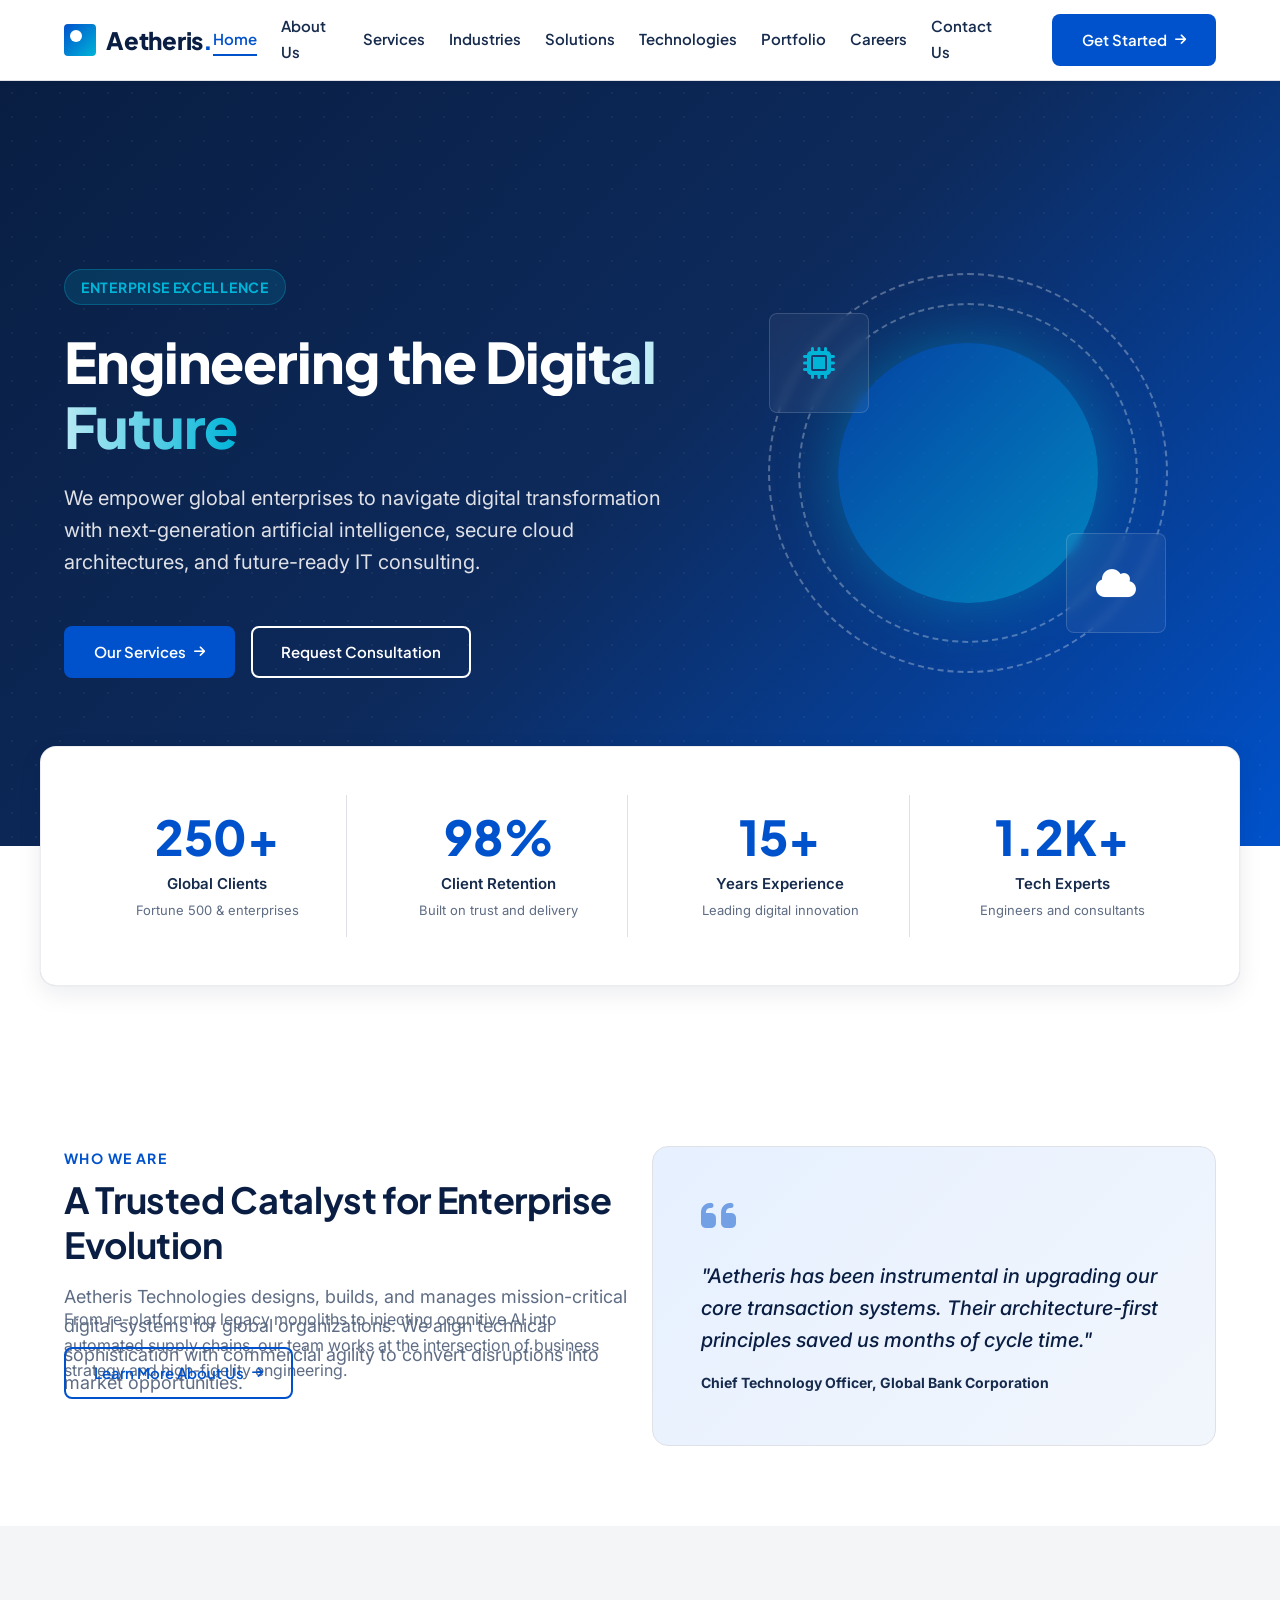
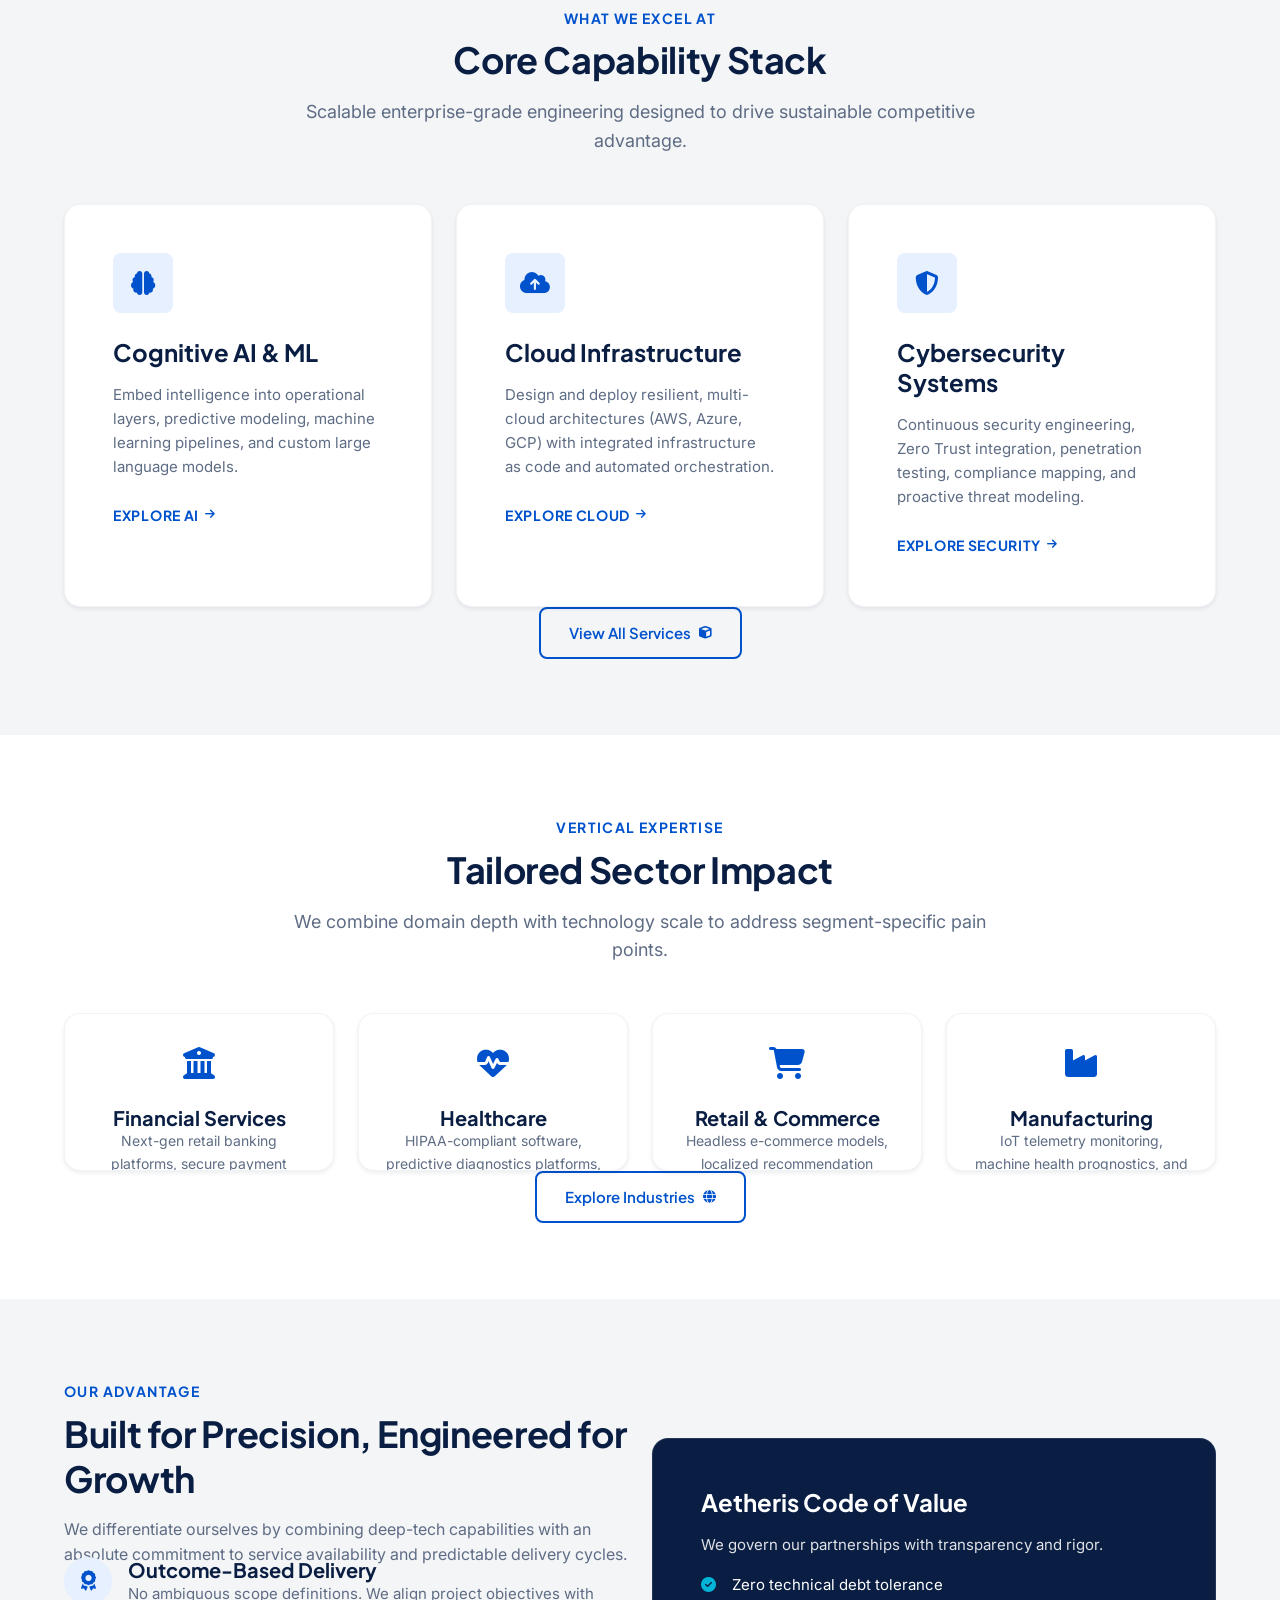
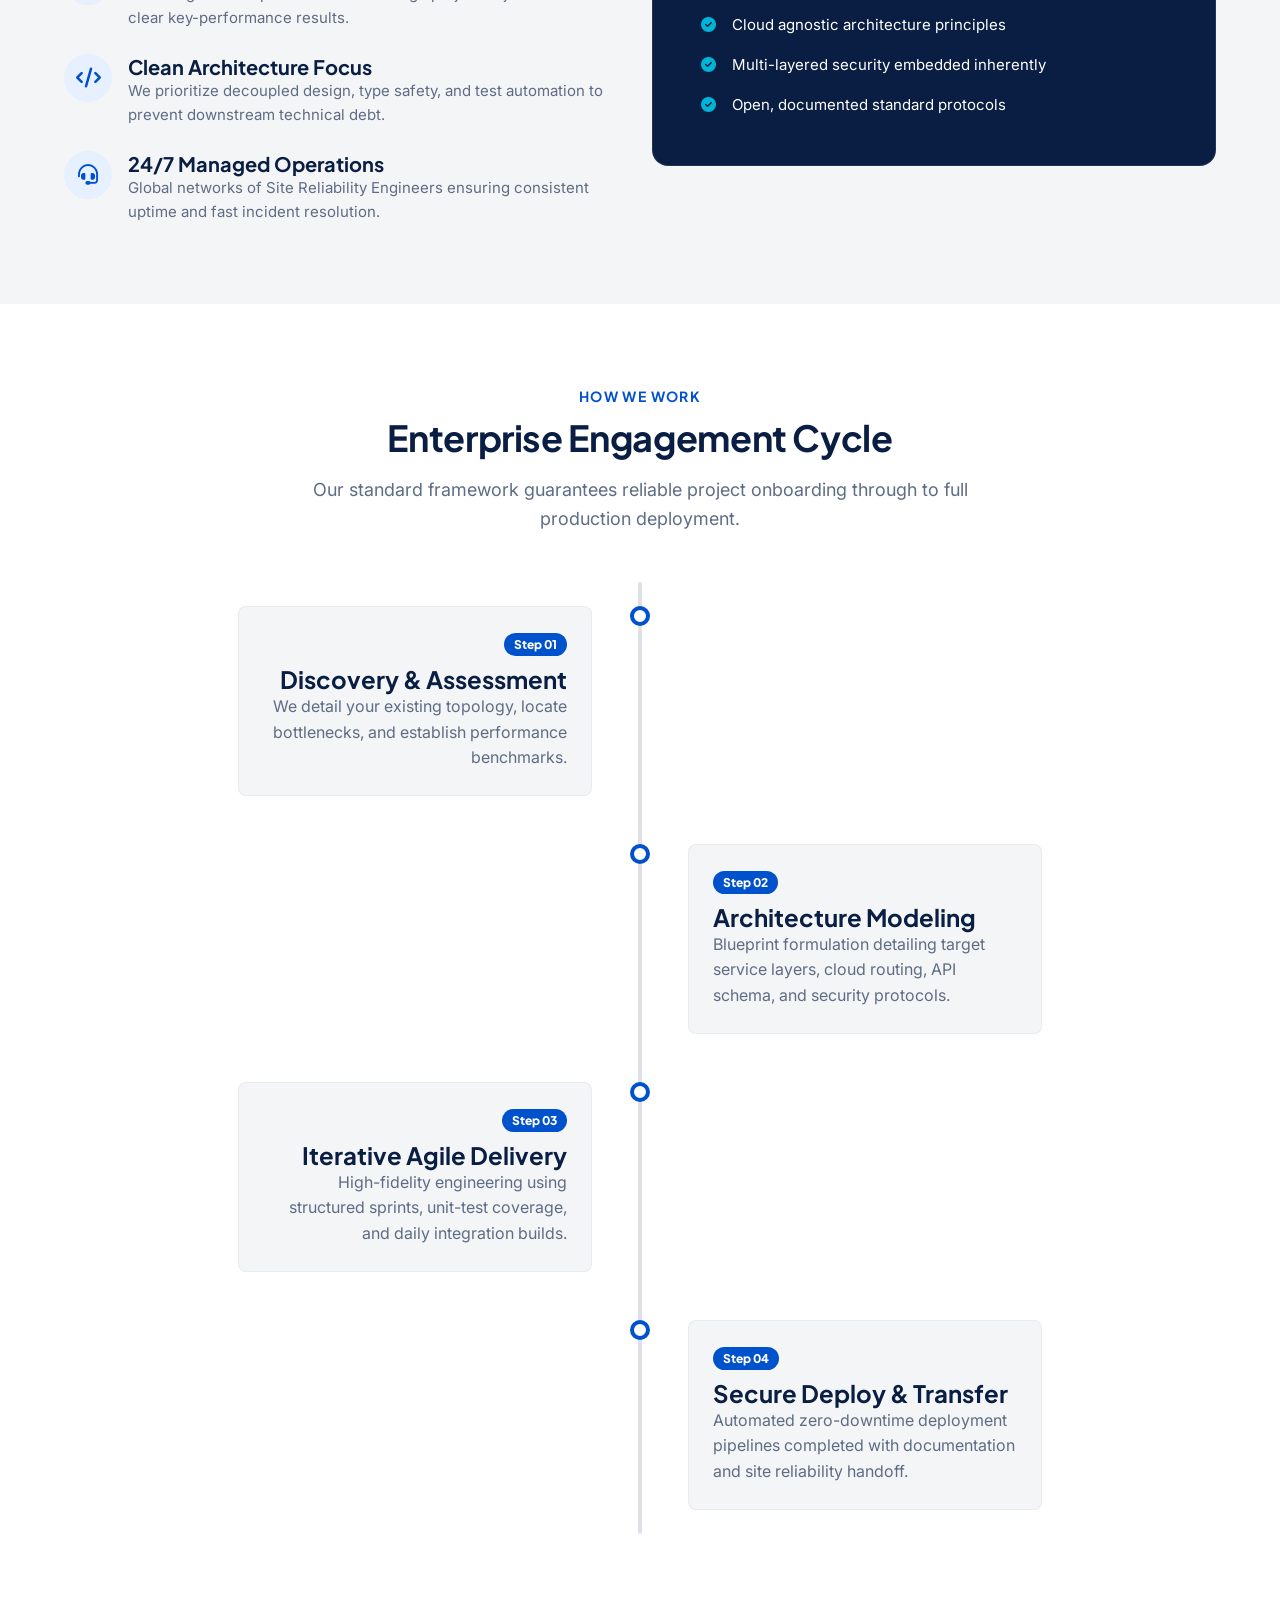
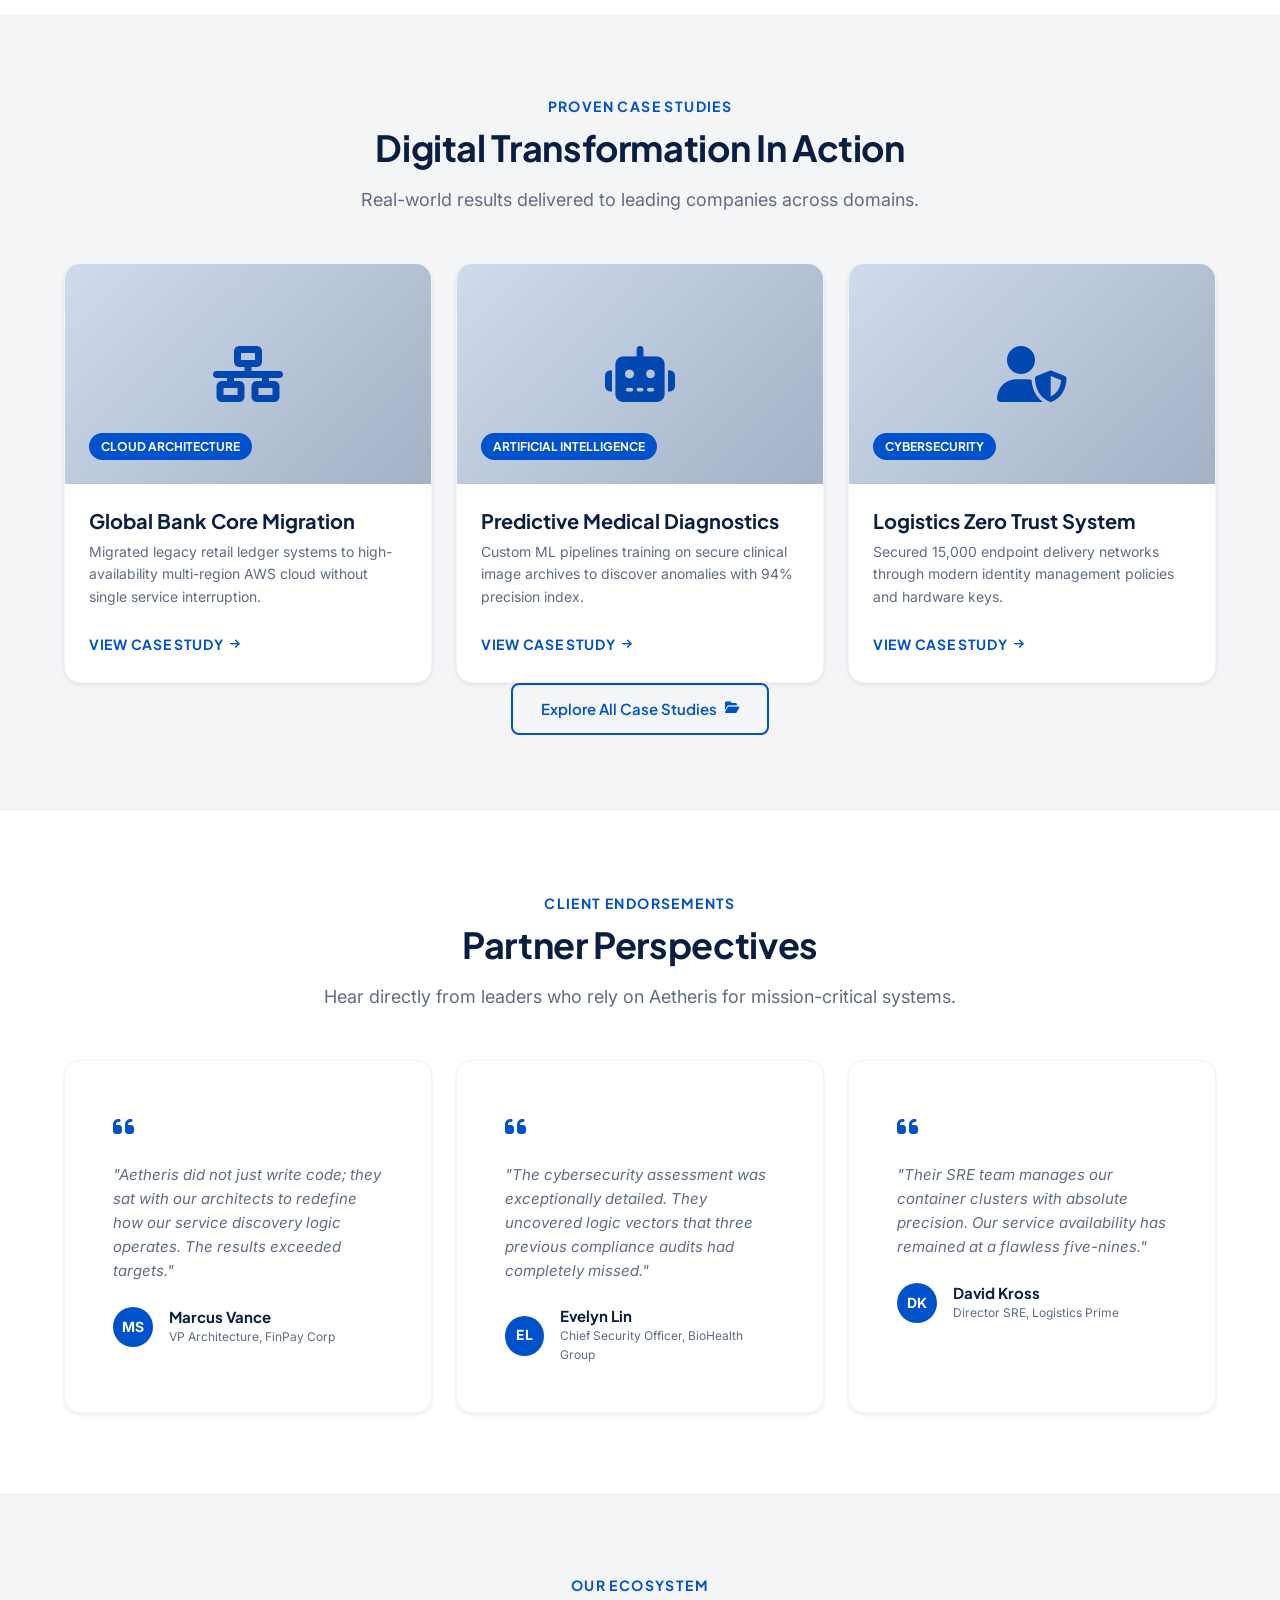
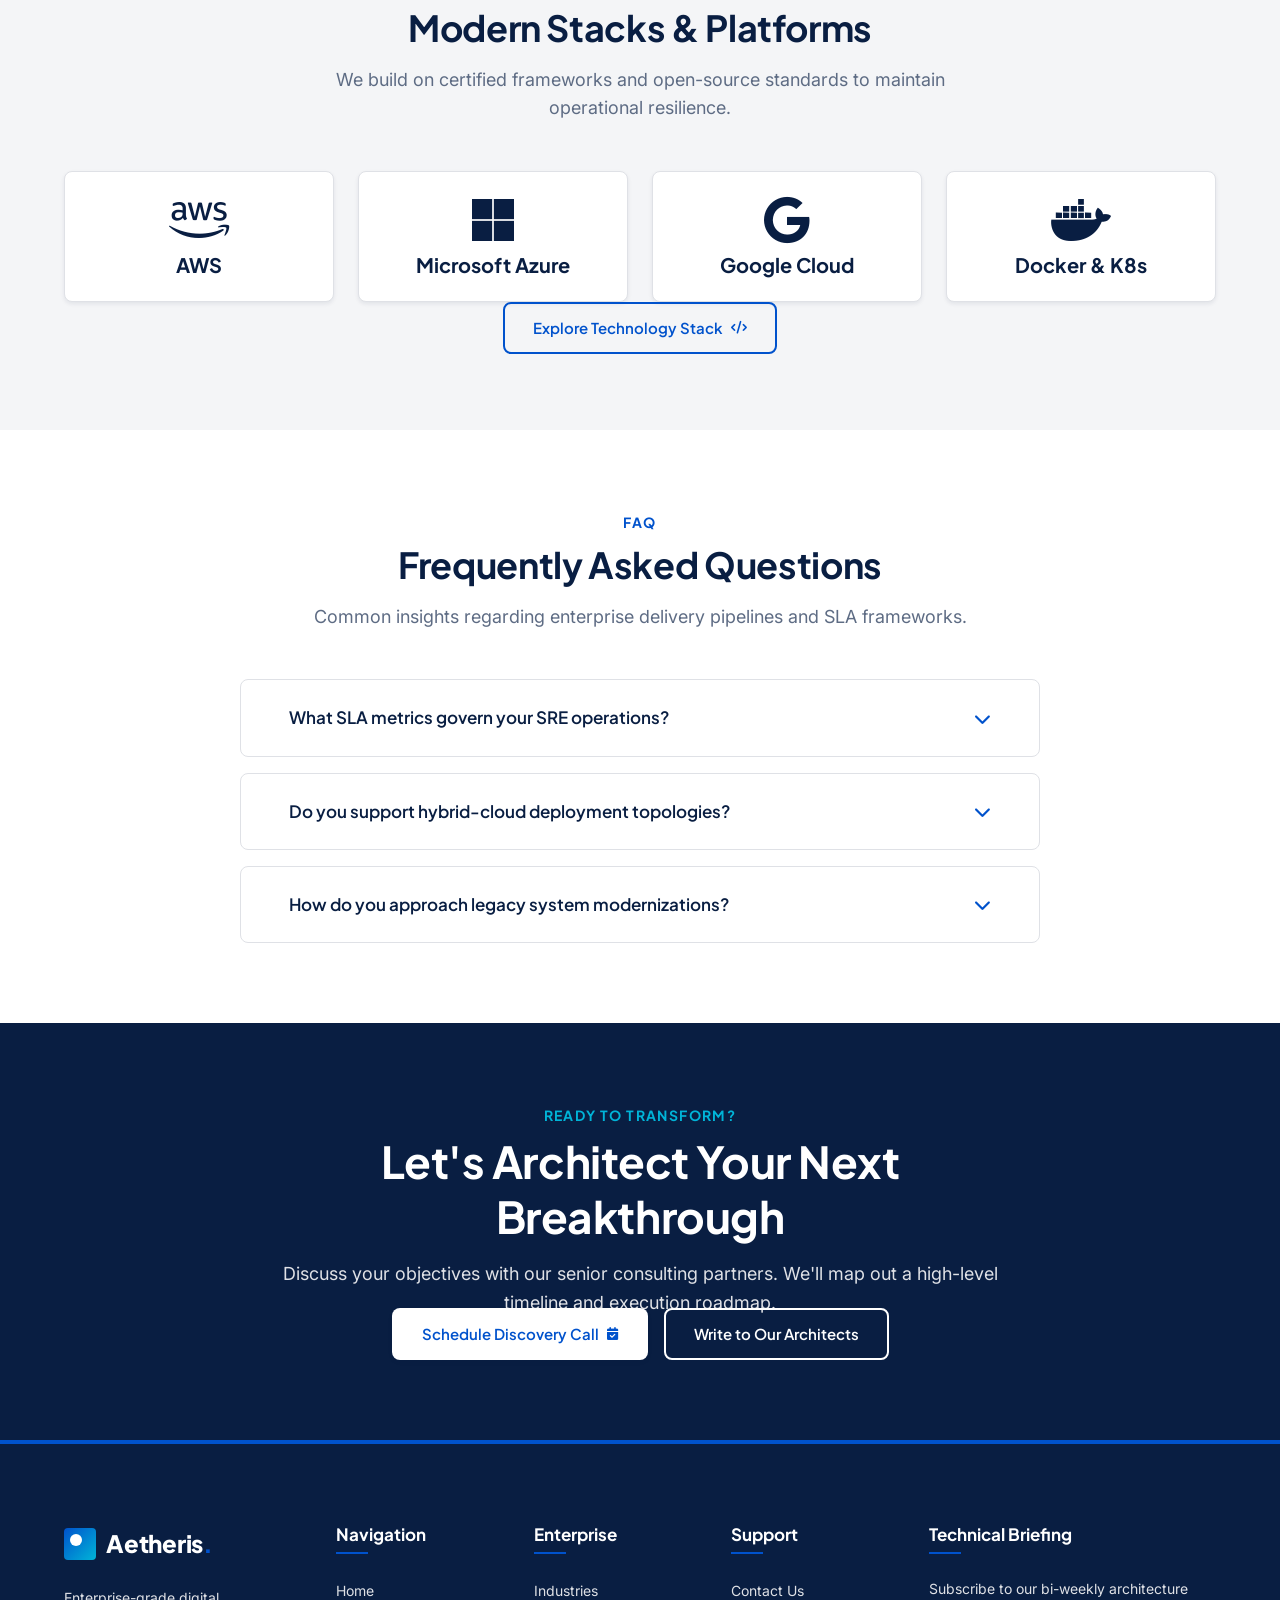
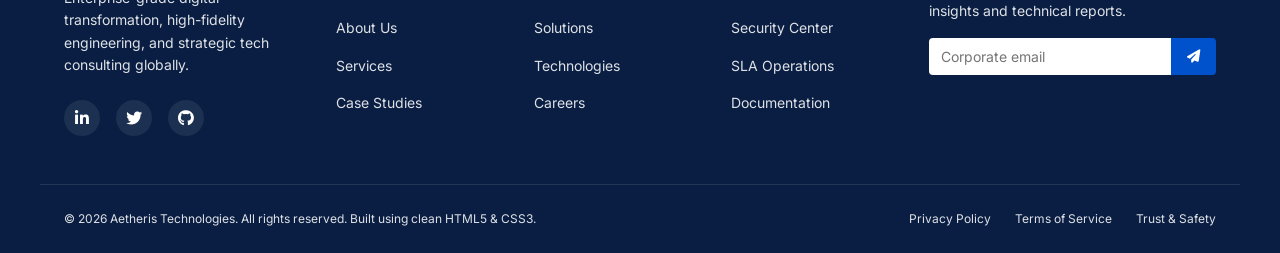
==== index.html @ 6519e8dd "Initial commit - Enterprise IT Website (HTML5 & CSS3)" ====
<!DOCTYPE html>
<html lang="en">
<head>
    <meta charset="UTF-8">
    <meta name="viewport" content="width=device-width, initial-scale=1.0">
    <title>Aetheris Technologies | Enterprise Digital Transformation & IT Consulting</title>
    <meta name="description" content="Aetheris Technologies delivers world-class enterprise software development, cloud computing, cybersecurity, AI solutions, and digital consulting.">
    <!-- Font Awesome CDN -->
    <link rel="stylesheet" href="https://cdnjs.cloudflare.com/ajax/libs/font-awesome/6.4.0/css/all.min.css">
    <!-- Main Stylesheet -->
    <link rel="stylesheet" href="css/style.css">
</head>
<body>

    <!-- ========================================================================
       HEADER & NAVIGATION
       ======================================================================== -->
    <header class="site-header">
        <div class="container header-container">
            <a href="index.html" class="logo" id="header-logo">
                <div class="logo-icon"></div>
                Aetheris<span>.</span>
            </a>
            
            <input type="checkbox" id="mobile-menu-toggle" class="menu-toggle-input">
            <label for="mobile-menu-toggle" class="menu-toggle-label" id="mobile-menu-btn">
                <span></span>
                <span></span>
                <span></span>
            </label>
            
            <nav class="main-nav" aria-label="Main Navigation">
                <ul class="nav-list">
                    <li><a href="index.html" class="nav-link active">Home</a></li>
                    <li><a href="about.html" class="nav-link">About Us</a></li>
                    <li><a href="services.html" class="nav-link">Services</a></li>
                    <li><a href="industries.html" class="nav-link">Industries</a></li>
                    <li><a href="solutions.html" class="nav-link">Solutions</a></li>
                    <li><a href="technologies.html" class="nav-link">Technologies</a></li>
                    <li><a href="portfolio.html" class="nav-link">Portfolio</a></li>
                    <li><a href="careers.html" class="nav-link">Careers</a></li>
                    <li><a href="contact.html" class="nav-link">Contact Us</a></li>
                    <li class="nav-cta"><a href="contact.html" class="btn btn-primary btn-sm">Get Started <i class="fa-solid fa-arrow-right btn-icon"></i></a></li>
                </ul>
            </nav>
        </div>
    </header>

    <!-- ========================================================================
       HERO BANNER
       ======================================================================== -->
    <section class="hero-banner" id="home-hero">
        <div class="container hero-grid">
            <div class="hero-content">
                <span class="hero-tag">Enterprise Excellence</span>
                <h1 class="hero-title">Engineering the <span>Digital Future</span></h1>
                <p class="hero-description">We empower global enterprises to navigate digital transformation with next-generation artificial intelligence, secure cloud architectures, and future-ready IT consulting.</p>
                <div class="hero-buttons">
                    <a href="services.html" class="btn btn-primary">Our Services <i class="fa-solid fa-arrow-right btn-icon"></i></a>
                    <a href="contact.html" class="btn btn-white-outline">Request Consultation</a>
                </div>
            </div>
            <div class="hero-illustration">
                <div class="illustration-ring illustration-ring-1"></div>
                <div class="illustration-ring illustration-ring-2"></div>
                <div class="illustration-sphere"></div>
                <div class="illustration-grid-box grid-box-1 flex-center">
                    <i class="fa-solid fa-microchip" style="font-size: 2rem; color: var(--accent-cyan);"></i>
                </div>
                <div class="illustration-grid-box grid-box-2 flex-center">
                    <i class="fa-solid fa-cloud" style="font-size: 2rem; color: var(--white);"></i>
                </div>
            </div>
        </div>
    </section>

    <!-- ========================================================================
       STATISTICS SECTION (Positioned overlapping the hero)
       ======================================================================== -->
    <section class="section container" style="padding-top: 0;" id="home-stats">
        <div class="stats-container grid grid-4">
            <div class="stat-item">
                <div class="stat-number">250+</div>
                <div class="stat-title">Global Clients</div>
                <div class="stat-desc">Fortune 500 & enterprises</div>
            </div>
            <div class="stat-item">
                <div class="stat-number">98%</div>
                <div class="stat-title">Client Retention</div>
                <div class="stat-desc">Built on trust and delivery</div>
            </div>
            <div class="stat-item">
                <div class="stat-number">15+</div>
                <div class="stat-title">Years Experience</div>
                <div class="stat-desc">Leading digital innovation</div>
            </div>
            <div class="stat-item">
                <div class="stat-number">1.2K+</div>
                <div class="stat-title">Tech Experts</div>
                <div class="stat-desc">Engineers and consultants</div>
            </div>
        </div>
    </section>

    <!-- ========================================================================
       COMPANY INTRODUCTION
       ======================================================================== -->
    <section class="section" id="home-intro">
        <div class="container grid grid-2">
            <div>
                <span class="section-subtitle">Who We Are</span>
                <h2 class="section-title">A Trusted Catalyst for Enterprise Evolution</h2>
                <p class="text-muted spacer-md" style="font-size: 1.125rem;">Aetheris Technologies designs, builds, and manages mission-critical digital systems for global organizations. We align technical sophistication with commercial agility to convert disruptions into market opportunities.</p>
                <p class="text-muted spacer-sm">From re-platforming legacy monoliths to injecting cognitive AI into automated supply chains, our team works at the intersection of business strategy and high-fidelity engineering.</p>
                <div class="spacer-md"></div>
                <a href="about.html" class="btn btn-secondary">Learn More About Us <i class="fa-solid fa-arrow-right btn-icon"></i></a>
            </div>
            <div class="flex-center" style="position: relative; min-height: 300px;">
                <div style="width: 100%; height: 100%; border-radius: var(--border-radius-lg); background: linear-gradient(135deg, var(--accent-blue-light) 0%, rgba(0, 82, 204, 0.05) 100%); display: flex; flex-direction: column; justify-content: center; padding: var(--spacing-lg); border: 1px solid var(--border-color);">
                    <div style="display: flex; gap: var(--spacing-sm); margin-bottom: var(--spacing-md);">
                        <i class="fa-solid fa-quote-left primary-color" style="font-size: 2.5rem; opacity: 0.5;"></i>
                    </div>
                    <p style="font-style: italic; font-size: 1.25rem; font-weight: 500; color: var(--primary-deep); margin-bottom: var(--spacing-sm);">"Aetheris has been instrumental in upgrading our core transaction systems. Their architecture-first principles saved us months of cycle time."</p>
                    <p style="font-size: 0.875rem; font-weight: 700; color: var(--text-dark);">Chief Technology Officer, Global Bank Corporation</p>
                </div>
            </div>
        </div>
    </section>

    <!-- ========================================================================
       OUR SERVICES
       ======================================================================== -->
    <section class="section section-bg-light" id="home-services">
        <div class="container">
            <div class="section-header">
                <span class="section-subtitle">What We Excel At</span>
                <h2 class="section-title">Core Capability Stack</h2>
                <p class="section-description">Scalable enterprise-grade engineering designed to drive sustainable competitive advantage.</p>
            </div>
            <div class="grid grid-3">
                <div class="card">
                    <div class="card-icon-wrapper flex-center">
                        <i class="fa-solid fa-brain"></i>
                    </div>
                    <h3 class="card-title">Cognitive AI & ML</h3>
                    <p class="card-text">Embed intelligence into operational layers, predictive modeling, machine learning pipelines, and custom large language models.</p>
                    <a href="services.html" class="card-link">Explore AI <i class="fa-solid fa-arrow-right"></i></a>
                </div>
                <div class="card">
                    <div class="card-icon-wrapper flex-center">
                        <i class="fa-solid fa-cloud-arrow-up"></i>
                    </div>
                    <h3 class="card-title">Cloud Infrastructure</h3>
                    <p class="card-text">Design and deploy resilient, multi-cloud architectures (AWS, Azure, GCP) with integrated infrastructure as code and automated orchestration.</p>
                    <a href="services.html" class="card-link">Explore Cloud <i class="fa-solid fa-arrow-right"></i></a>
                </div>
                <div class="card">
                    <div class="card-icon-wrapper flex-center">
                        <i class="fa-solid fa-shield-halved"></i>
                    </div>
                    <h3 class="card-title">Cybersecurity Systems</h3>
                    <p class="card-text">Continuous security engineering, Zero Trust integration, penetration testing, compliance mapping, and proactive threat modeling.</p>
                    <a href="services.html" class="card-link">Explore Security <i class="fa-solid fa-arrow-right"></i></a>
                </div>
            </div>
            <div class="text-center spacer-lg">
                <a href="services.html" class="btn btn-secondary">View All Services <i class="fa-solid fa-cube btn-icon"></i></a>
            </div>
        </div>
    </section>

    <!-- ========================================================================
       INDUSTRIES WE SERVE
       ======================================================================== -->
    <section class="section" id="home-industries">
        <div class="container">
            <div class="section-header">
                <span class="section-subtitle">Vertical Expertise</span>
                <h2 class="section-title">Tailored Sector Impact</h2>
                <p class="section-description">We combine domain depth with technology scale to address segment-specific pain points.</p>
            </div>
            <div class="grid grid-4">
                <div class="card text-center hover-accent-line" style="padding: var(--spacing-md);">
                    <div style="font-size: 2rem; color: var(--primary-blue); margin-bottom: var(--spacing-sm);">
                        <i class="fa-solid fa-building-columns"></i>
                    </div>
                    <h4>Financial Services</h4>
                    <p class="text-muted spacer-sm" style="font-size: 0.875rem;">Next-gen retail banking platforms, secure payment infrastructure, and AI fraud systems.</p>
                </div>
                <div class="card text-center hover-accent-line" style="padding: var(--spacing-md);">
                    <div style="font-size: 2rem; color: var(--primary-blue); margin-bottom: var(--spacing-sm);">
                        <i class="fa-solid fa-heart-pulse"></i>
                    </div>
                    <h4>Healthcare</h4>
                    <p class="text-muted spacer-sm" style="font-size: 0.875rem;">HIPAA-compliant software, predictive diagnostics platforms, and electronic record migration.</p>
                </div>
                <div class="card text-center hover-accent-line" style="padding: var(--spacing-md);">
                    <div style="font-size: 2rem; color: var(--primary-blue); margin-bottom: var(--spacing-sm);">
                        <i class="fa-solid fa-cart-shopping"></i>
                    </div>
                    <h4>Retail & Commerce</h4>
                    <p class="text-muted spacer-sm" style="font-size: 0.875rem;">Headless e-commerce models, localized recommendation engines, and logistics optimization.</p>
                </div>
                <div class="card text-center hover-accent-line" style="padding: var(--spacing-md);">
                    <div style="font-size: 2rem; color: var(--primary-blue); margin-bottom: var(--spacing-sm);">
                        <i class="fa-solid fa-industry"></i>
                    </div>
                    <h4>Manufacturing</h4>
                    <p class="text-muted spacer-sm" style="font-size: 0.875rem;">IoT telemetry monitoring, machine health prognostics, and end-to-end supply orchestration.</p>
                </div>
            </div>
            <div class="text-center spacer-lg">
                <a href="industries.html" class="btn btn-secondary">Explore Industries <i class="fa-solid fa-globe btn-icon"></i></a>
            </div>
        </div>
    </section>

    <!-- ========================================================================
       WHY CHOOSE US
       ======================================================================== -->
    <section class="section section-bg-light" id="home-why-choose-us">
        <div class="container grid grid-2" style="align-items: center;">
            <div>
                <span class="section-subtitle">Our Advantage</span>
                <h2 class="section-title">Built for Precision, Engineered for Growth</h2>
                <p class="text-muted spacer-sm">We differentiate ourselves by combining deep-tech capabilities with an absolute commitment to service availability and predictable delivery cycles.</p>
                <div class="spacer-md"></div>
                
                <div style="display: flex; gap: var(--spacing-sm); margin-bottom: var(--spacing-md);">
                    <div class="flex-center" style="width: 48px; height: 48px; border-radius: 50%; background-color: var(--accent-blue-light); color: var(--primary-blue); font-size: 1.25rem; flex-shrink: 0;">
                        <i class="fa-solid fa-award"></i>
                    </div>
                    <div>
                        <h4>Outcome-Based Delivery</h4>
                        <p class="text-muted" style="font-size: 0.9375rem;">No ambiguous scope definitions. We align project objectives with clear key-performance results.</p>
                    </div>
                </div>

                <div style="display: flex; gap: var(--spacing-sm); margin-bottom: var(--spacing-md);">
                    <div class="flex-center" style="width: 48px; height: 48px; border-radius: 50%; background-color: var(--accent-blue-light); color: var(--primary-blue); font-size: 1.25rem; flex-shrink: 0;">
                        <i class="fa-solid fa-code"></i>
                    </div>
                    <div>
                        <h4>Clean Architecture Focus</h4>
                        <p class="text-muted" style="font-size: 0.9375rem;">We prioritize decoupled design, type safety, and test automation to prevent downstream technical debt.</p>
                    </div>
                </div>

                <div style="display: flex; gap: var(--spacing-sm);">
                    <div class="flex-center" style="width: 48px; height: 48px; border-radius: 50%; background-color: var(--accent-blue-light); color: var(--primary-blue); font-size: 1.25rem; flex-shrink: 0;">
                        <i class="fa-solid fa-headset"></i>
                    </div>
                    <div>
                        <h4>24/7 Managed Operations</h4>
                        <p class="text-muted" style="font-size: 0.9375rem;">Global networks of Site Reliability Engineers ensuring consistent uptime and fast incident resolution.</p>
                    </div>
                </div>
            </div>
            
            <div class="flex-center" style="position: relative; min-height: 400px;">
                <div style="background-color: var(--primary-deep); border-radius: var(--border-radius-lg); padding: var(--spacing-lg); color: var(--white); width: 100%; border: 1px solid rgba(255,255,255,0.1);">
                    <h3 style="color: var(--white); margin-bottom: var(--spacing-sm);">Aetheris Code of Value</h3>
                    <p class="text-muted spacer-sm" style="font-size: 0.9375rem; color: #DFE1E6;">We govern our partnerships with transparency and rigor.</p>
                    <ul style="display: flex; flex-direction: column; gap: var(--spacing-sm); margin-top: var(--spacing-md);">
                        <li style="display: flex; align-items: center; gap: var(--spacing-sm); font-size: 0.9375rem;"><i class="fa-solid fa-check-circle" style="color: var(--accent-cyan);"></i> Zero technical debt tolerance</li>
                        <li style="display: flex; align-items: center; gap: var(--spacing-sm); font-size: 0.9375rem;"><i class="fa-solid fa-check-circle" style="color: var(--accent-cyan);"></i> Cloud agnostic architecture principles</li>
                        <li style="display: flex; align-items: center; gap: var(--spacing-sm); font-size: 0.9375rem;"><i class="fa-solid fa-check-circle" style="color: var(--accent-cyan);"></i> Multi-layered security embedded inherently</li>
                        <li style="display: flex; align-items: center; gap: var(--spacing-sm); font-size: 0.9375rem;"><i class="fa-solid fa-check-circle" style="color: var(--accent-cyan);"></i> Open, documented standard protocols</li>
                    </ul>
                </div>
            </div>
        </div>
    </section>

    <!-- ========================================================================
       PROCESS TIMELINE
       ======================================================================== -->
    <section class="section" id="home-timeline">
        <div class="container">
            <div class="section-header">
                <span class="section-subtitle">How We Work</span>
                <h2 class="section-title">Enterprise Engagement Cycle</h2>
                <p class="section-description">Our standard framework guarantees reliable project onboarding through to full production deployment.</p>
            </div>
            
            <div class="timeline">
                <div class="timeline-item timeline-left">
                    <div class="timeline-content">
                        <span class="timeline-step">Step 01</span>
                        <h3>Discovery & Assessment</h3>
                        <p class="text-muted spacer-xs">We detail your existing topology, locate bottlenecks, and establish performance benchmarks.</p>
                    </div>
                </div>
                <div class="timeline-item timeline-right">
                    <div class="timeline-content">
                        <span class="timeline-step">Step 02</span>
                        <h3>Architecture Modeling</h3>
                        <p class="text-muted spacer-xs">Blueprint formulation detailing target service layers, cloud routing, API schema, and security protocols.</p>
                    </div>
                </div>
                <div class="timeline-item timeline-left">
                    <div class="timeline-content">
                        <span class="timeline-step">Step 03</span>
                        <h3>Iterative Agile Delivery</h3>
                        <p class="text-muted spacer-xs">High-fidelity engineering using structured sprints, unit-test coverage, and daily integration builds.</p>
                    </div>
                </div>
                <div class="timeline-item timeline-right">
                    <div class="timeline-content">
                        <span class="timeline-step">Step 04</span>
                        <h3>Secure Deploy & Transfer</h3>
                        <p class="text-muted spacer-xs">Automated zero-downtime deployment pipelines completed with documentation and site reliability handoff.</p>
                    </div>
                </div>
            </div>
        </div>
    </section>

    <!-- ========================================================================
       FEATURED PROJECTS
       ======================================================================== -->
    <section class="section section-bg-light" id="home-featured-projects">
        <div class="container">
            <div class="section-header">
                <span class="section-subtitle">Proven Case Studies</span>
                <h2 class="section-title">Digital Transformation In Action</h2>
                <p class="section-description">Real-world results delivered to leading companies across domains.</p>
            </div>
            <div class="grid grid-3">
                <div class="portfolio-item">
                    <div class="portfolio-img flex-center">
                        <span class="portfolio-img-overlay">Cloud Architecture</span>
                        <i class="fa-solid fa-network-wired" style="font-size: 3.5rem; color: var(--primary-blue);"></i>
                    </div>
                    <div class="portfolio-desc-wrapper">
                        <h3 class="portfolio-item-title">Global Bank Core Migration</h3>
                        <p class="portfolio-item-text">Migrated legacy retail ledger systems to high-availability multi-region AWS cloud without single service interruption.</p>
                        <a href="portfolio.html" class="card-link">View Case Study <i class="fa-solid fa-arrow-right"></i></a>
                    </div>
                </div>
                <div class="portfolio-item">
                    <div class="portfolio-img flex-center">
                        <span class="portfolio-img-overlay">Artificial Intelligence</span>
                        <i class="fa-solid fa-robot" style="font-size: 3.5rem; color: var(--primary-blue);"></i>
                    </div>
                    <div class="portfolio-desc-wrapper">
                        <h3 class="portfolio-item-title">Predictive Medical Diagnostics</h3>
                        <p class="portfolio-item-text">Custom ML pipelines training on secure clinical image archives to discover anomalies with 94% precision index.</p>
                        <a href="portfolio.html" class="card-link">View Case Study <i class="fa-solid fa-arrow-right"></i></a>
                    </div>
                </div>
                <div class="portfolio-item">
                    <div class="portfolio-img flex-center">
                        <span class="portfolio-img-overlay">Cybersecurity</span>
                        <i class="fa-solid fa-user-shield" style="font-size: 3.5rem; color: var(--primary-blue);"></i>
                    </div>
                    <div class="portfolio-desc-wrapper">
                        <h3 class="portfolio-item-title">Logistics Zero Trust System</h3>
                        <p class="portfolio-item-text">Secured 15,000 endpoint delivery networks through modern identity management policies and hardware keys.</p>
                        <a href="portfolio.html" class="card-link">View Case Study <i class="fa-solid fa-arrow-right"></i></a>
                    </div>
                </div>
            </div>
            <div class="text-center spacer-lg">
                <a href="portfolio.html" class="btn btn-secondary">Explore All Case Studies <i class="fa-solid fa-folder-open btn-icon"></i></a>
            </div>
        </div>
    </section>

    <!-- ========================================================================
       CLIENT TESTIMONIALS
       ======================================================================== -->
    <section class="section" id="home-testimonials">
        <div class="container">
            <div class="section-header">
                <span class="section-subtitle">Client Endorsements</span>
                <h2 class="section-title">Partner Perspectives</h2>
                <p class="section-description">Hear directly from leaders who rely on Aetheris for mission-critical systems.</p>
            </div>
            <div class="grid grid-3">
                <div class="card">
                    <div style="font-size: 1.5rem; color: var(--primary-blue); margin-bottom: var(--spacing-sm);">
                        <i class="fa-solid fa-quote-left"></i>
                    </div>
                    <p class="card-text" style="font-style: italic;">"Aetheris did not just write code; they sat with our architects to redefine how our service discovery logic operates. The results exceeded targets."</p>
                    <div style="display: flex; align-items: center; gap: var(--spacing-sm); margin-top: var(--spacing-md);">
                        <div class="flex-center" style="width: 40px; height: 40px; border-radius: 50%; background-color: var(--primary-blue); color: var(--white); font-weight: 700; font-size: 0.875rem;">MS</div>
                        <div>
                            <h4 style="font-size: 0.9375rem;">Marcus Vance</h4>
                            <p class="text-muted" style="font-size: 0.75rem;">VP Architecture, FinPay Corp</p>
                        </div>
                    </div>
                </div>
                <div class="card">
                    <div style="font-size: 1.5rem; color: var(--primary-blue); margin-bottom: var(--spacing-sm);">
                        <i class="fa-solid fa-quote-left"></i>
                    </div>
                    <p class="card-text" style="font-style: italic;">"The cybersecurity assessment was exceptionally detailed. They uncovered logic vectors that three previous compliance audits had completely missed."</p>
                    <div style="display: flex; align-items: center; gap: var(--spacing-sm); margin-top: var(--spacing-md);">
                        <div class="flex-center" style="width: 40px; height: 40px; border-radius: 50%; background-color: var(--primary-blue); color: var(--white); font-weight: 700; font-size: 0.875rem;">EL</div>
                        <div>
                            <h4 style="font-size: 0.9375rem;">Evelyn Lin</h4>
                            <p class="text-muted" style="font-size: 0.75rem;">Chief Security Officer, BioHealth Group</p>
                        </div>
                    </div>
                </div>
                <div class="card">
                    <div style="font-size: 1.5rem; color: var(--primary-blue); margin-bottom: var(--spacing-sm);">
                        <i class="fa-solid fa-quote-left"></i>
                    </div>
                    <p class="card-text" style="font-style: italic;">"Their SRE team manages our container clusters with absolute precision. Our service availability has remained at a flawless five-nines."</p>
                    <div style="display: flex; align-items: center; gap: var(--spacing-sm); margin-top: var(--spacing-md);">
                        <div class="flex-center" style="width: 40px; height: 40px; border-radius: 50%; background-color: var(--primary-blue); color: var(--white); font-weight: 700; font-size: 0.875rem;">DK</div>
                        <div>
                            <h4 style="font-size: 0.9375rem;">David Kross</h4>
                            <p class="text-muted" style="font-size: 0.75rem;">Director SRE, Logistics Prime</p>
                        </div>
                    </div>
                </div>
            </div>
        </div>
    </section>

    <!-- ========================================================================
       TECHNOLOGIES GRID
       ======================================================================== -->
    <section class="section section-bg-light" id="home-technologies">
        <div class="container">
            <div class="section-header">
                <span class="section-subtitle">Our Ecosystem</span>
                <h2 class="section-title">Modern Stacks & Platforms</h2>
                <p class="section-description">We build on certified frameworks and open-source standards to maintain operational resilience.</p>
            </div>
            
            <div class="grid grid-4 text-center">
                <div style="background-color: var(--white); padding: var(--spacing-md); border-radius: var(--border-radius-md); box-shadow: var(--shadow-sm); border: 1px solid var(--border-color);">
                    <i class="fa-brands fa-aws" style="font-size: 3rem; color: var(--primary-deep); margin-bottom: var(--spacing-xs);"></i>
                    <h4>AWS</h4>
                </div>
                <div style="background-color: var(--white); padding: var(--spacing-md); border-radius: var(--border-radius-md); box-shadow: var(--shadow-sm); border: 1px solid var(--border-color);">
                    <i class="fa-brands fa-microsoft" style="font-size: 3rem; color: var(--primary-deep); margin-bottom: var(--spacing-xs);"></i>
                    <h4>Microsoft Azure</h4>
                </div>
                <div style="background-color: var(--white); padding: var(--spacing-md); border-radius: var(--border-radius-md); box-shadow: var(--shadow-sm); border: 1px solid var(--border-color);">
                    <i class="fa-brands fa-google" style="font-size: 3rem; color: var(--primary-deep); margin-bottom: var(--spacing-xs);"></i>
                    <h4>Google Cloud</h4>
                </div>
                <div style="background-color: var(--white); padding: var(--spacing-md); border-radius: var(--border-radius-md); box-shadow: var(--shadow-sm); border: 1px solid var(--border-color);">
                    <i class="fa-brands fa-docker" style="font-size: 3rem; color: var(--primary-deep); margin-bottom: var(--spacing-xs);"></i>
                    <h4>Docker & K8s</h4>
                </div>
            </div>
            <div class="text-center spacer-lg">
                <a href="technologies.html" class="btn btn-secondary">Explore Technology Stack <i class="fa-solid fa-code btn-icon"></i></a>
            </div>
        </div>
    </section>

    <!-- ========================================================================
       FAQ ACCORDION
       ======================================================================== -->
    <section class="section" id="home-faq">
        <div class="container">
            <div class="section-header">
                <span class="section-subtitle">FAQ</span>
                <h2 class="section-title">Frequently Asked Questions</h2>
                <p class="section-description">Common insights regarding enterprise delivery pipelines and SLA frameworks.</p>
            </div>
            
            <div class="faq-accordion">
                <details class="faq-item">
                    <summary>What SLA metrics govern your SRE operations? <i class="fa-solid fa-chevron-down"></i></summary>
                    <div class="faq-content">
                        <p>Our Tier 1 managed systems are governed by a 99.99% (four-nines) availability agreement. High-priority (P1) incidents receive a 15-minute response SLA, monitored continuously by our distributed operations centers.</p>
                    </div>
                </details>
                <details class="faq-item">
                    <summary>Do you support hybrid-cloud deployment topologies? <i class="fa-solid fa-chevron-down"></i></summary>
                    <div class="faq-content">
                        <p>Yes. We regularly design and manage hybrid systems that interface legacy private infrastructure with hyperscalers. We use container isolation (Kubernetes) and secure endpoints to keep traffic encrypted transit-wide.</p>
                    </div>
                </details>
                <details class="faq-item">
                    <summary>How do you approach legacy system modernizations? <i class="fa-solid fa-chevron-down"></i></summary>
                    <div class="faq-content">
                        <p>We deploy the Strangler Fig pattern to extract services incrementally. This mitigates operational risks, allowing components to modernize while maintaining absolute operational parity between the old and new clusters.</p>
                    </div>
                </details>
            </div>
        </div>
    </section>

    <!-- ========================================================================
       CONTACT CALL-TO-ACTION
       ======================================================================== -->
    <section class="section section-bg-dark" id="home-cta">
        <div class="container text-center" style="max-width: 800px;">
            <span class="section-subtitle" style="color: var(--accent-cyan);">Ready to Transform?</span>
            <h2 class="section-title" style="color: var(--white); font-size: 2.75rem;">Let's Architect Your Next Breakthrough</h2>
            <p class="text-muted spacer-md" style="color: #DFE1E6; font-size: 1.125rem;">Discuss your objectives with our senior consulting partners. We'll map out a high-level timeline and execution roadmap.</p>
            <div class="spacer-md"></div>
            <div class="flex-center" style="gap: var(--spacing-sm); flex-wrap: wrap;">
                <a href="contact.html" class="btn btn-light">Schedule Discovery Call <i class="fa-solid fa-calendar-check btn-icon"></i></a>
                <a href="contact.html" class="btn btn-white-outline">Write to Our Architects</a>
            </div>
        </div>
    </section>

    <!-- ========================================================================
       FOOTER
       ======================================================================== -->
    <footer class="site-footer">
        <div class="container footer-grid">
            <div class="footer-about">
                <a href="index.html" class="logo" id="footer-logo">
                    <div class="logo-icon"></div>
                    Aetheris<span>.</span>
                </a>
                <p>Enterprise-grade digital transformation, high-fidelity engineering, and strategic tech consulting globally.</p>
                <div class="social-links">
                    <a href="#" class="social-link flex-center" aria-label="LinkedIn"><i class="fa-brands fa-linkedin-in"></i></a>
                    <a href="#" class="social-link flex-center" aria-label="Twitter"><i class="fa-brands fa-twitter"></i></a>
                    <a href="#" class="social-link flex-center" aria-label="GitHub"><i class="fa-brands fa-github"></i></a>
                </div>
            </div>
            
            <div>
                <h4 class="footer-title">Navigation</h4>
                <ul class="footer-links">
                    <li><a href="index.html">Home</a></li>
                    <li><a href="about.html">About Us</a></li>
                    <li><a href="services.html">Services</a></li>
                    <li><a href="portfolio.html">Case Studies</a></li>
                </ul>
            </div>

            <div>
                <h4 class="footer-title">Enterprise</h4>
                <ul class="footer-links">
                    <li><a href="industries.html">Industries</a></li>
                    <li><a href="solutions.html">Solutions</a></li>
                    <li><a href="technologies.html">Technologies</a></li>
                    <li><a href="careers.html">Careers</a></li>
                </ul>
            </div>

            <div>
                <h4 class="footer-title">Support</h4>
                <ul class="footer-links">
                    <li><a href="contact.html">Contact Us</a></li>
                    <li><a href="#">Security Center</a></li>
                    <li><a href="#">SLA Operations</a></li>
                    <li><a href="#">Documentation</a></li>
                </ul>
            </div>

            <div class="footer-newsletter">
                <h4 class="footer-title">Technical Briefing</h4>
                <p>Subscribe to our bi-weekly architecture insights and technical reports.</p>
                <form class="newsletter-form" action="#" method="POST">
                    <input type="email" placeholder="Corporate email" aria-label="Corporate email" required>
                    <button type="submit" aria-label="Subscribe"><i class="fa-solid fa-paper-plane"></i></button>
                </form>
            </div>
        </div>
        
        <div class="container footer-bottom">
            <p>&copy; 2026 Aetheris Technologies. All rights reserved. Built using clean HTML5 & CSS3.</p>
            <div class="footer-bottom-links">
                <a href="#">Privacy Policy</a>
                <a href="#">Terms of Service</a>
                <a href="#">Trust & Safety</a>
            </div>
        </div>
    </footer>

</body>
</html>
---- css/style.css ----
/* 
========================================================================
   ENTERPRISE IT CONSULTING & SERVICES DYNAMIC DESIGN SYSTEM
   File: style.css
   Version: 1.0
   Author: Senior UI/UX Designer & Expert Front-end Developer
   Description: Clean, premium corporate CSS stylesheet. HTML5/CSS3 only.
========================================================================
*/

/* --- Google Fonts Import --- */
@import url('https://fonts.googleapis.com/css2?family=Inter:wght@300;400;500;600;700&family=Plus+Jakarta+Sans:wght@400;500;600;700;800&display=swap');

/* --- Design Tokens / Custom Properties --- */
:root {
    /* Color Palette */
    --primary-deep: #091E42;       /* Navy Blue - Deep contrast text and dark sections */
    --primary-blue: #0052CC;       /* Corporate Royal Blue - Brand primary color */
    --primary-hover: #0065FF;      /* Interactive blue hover state */
    --accent-cyan: #00B4D8;        /* High-tech cyan for gradients and subtle highlights */
    --accent-light: #F4F5F7;       /* Soft grey for standard backgrounds */
    --accent-blue-light: #E6F0FF;  /* Very soft ice blue for subtle cards/hover backdrops */
    --text-dark: #172B4D;          /* Dominant body copy color */
    --text-muted: #5E6C84;        /* Sub-headings, meta data, and secondary text */
    --white: #FFFFFF;
    --border-color: #DFE1E6;       /* Clean table and divider borders */
    
    /* Layout and Spacing */
    --max-width: 1200px;
    --spacing-xs: 8px;
    --spacing-sm: 16px;
    --spacing-md: 24px;
    --spacing-lg: 48px;
    --spacing-xl: 80px;
    --spacing-xxl: 120px;
    
    /* Typography */
    --font-heading: 'Plus Jakarta Sans', sans-serif;
    --font-body: 'Inter', sans-serif;
    
    /* Borders & Elevations */
    --border-radius-sm: 4px;
    --border-radius-md: 8px;
    --border-radius-lg: 16px;
    --border-radius-pill: 9999px;
    
    --shadow-sm: 0 2px 4px rgba(9, 30, 66, 0.08);
    --shadow-md: 0 8px 24px rgba(9, 30, 66, 0.08), 0 0 1px rgba(9, 30, 66, 0.2);
    --shadow-lg: 0 20px 48px rgba(9, 30, 66, 0.12), 0 0 1px rgba(9, 30, 66, 0.2);
    
    /* Animation Speeds */
    --transition-fast: 0.2s ease;
    --transition-smooth: 0.3s cubic-bezier(0.4, 0, 0.2, 1);
    --transition-slow: 0.6s cubic-bezier(0.4, 0, 0.2, 1);
}

/* ========================================================================
   1. RESET & BASE STYLES
   ======================================================================== */
*, *::before, *::after {
    box-sizing: border-box;
    margin: 0;
    padding: 0;
}

html {
    scroll-behavior: smooth;
    font-size: 16px;
    -webkit-font-smoothing: antialiased;
    -moz-osx-font-smoothing: grayscale;
}

body {
    font-family: var(--font-body);
    font-size: 1rem;
    line-height: 1.6;
    color: var(--text-dark);
    background-color: var(--white);
    overflow-x: hidden;
}

/* Links */
a {
    color: var(--primary-blue);
    text-decoration: none;
    transition: var(--transition-fast);
}
a:hover {
    color: var(--primary-hover);
}

/* Headings */
h1, h2, h3, h4, h5, h6 {
    font-family: var(--font-heading);
    color: var(--primary-deep);
    font-weight: 700;
    line-height: 1.25;
}

h1 { font-size: 3rem; font-weight: 800; letter-spacing: -0.02em; }
h2 { font-size: 2.25rem; letter-spacing: -0.01em; }
h3 { font-size: 1.5rem; }
h4 { font-size: 1.25rem; }

/* Lists & Media */
ul, ol {
    list-style: none;
}

img {
    max-width: 100%;
    height: auto;
    display: block;
}

/* ========================================================================
   2. REUSABLE UTILITIES & LAYOUT
   ======================================================================== */
.container {
    width: 100%;
    max-width: var(--max-width);
    margin: 0 auto;
    padding: 0 var(--spacing-md);
}

.section {
    padding: var(--spacing-xl) 0;
    position: relative;
}

.section-bg-light {
    background-color: var(--accent-light);
}

.section-bg-dark {
    background-color: var(--primary-deep);
    color: var(--white);
}

.section-bg-dark h1,
.section-bg-dark h2,
.section-bg-dark h3,
.section-bg-dark h4 {
    color: var(--white);
}

.section-bg-dark .section-subtitle {
    color: var(--accent-cyan);
}

.section-bg-dark .text-muted {
    color: var(--border-color);
}

/* Section Header */
.section-header {
    text-align: center;
    max-width: 700px;
    margin: 0 auto var(--spacing-lg) auto;
}

.section-subtitle {
    display: inline-block;
    font-family: var(--font-heading);
    font-size: 0.875rem;
    font-weight: 700;
    text-transform: uppercase;
    letter-spacing: 0.1em;
    color: var(--primary-blue);
    margin-bottom: var(--spacing-xs);
}

.section-title {
    margin-bottom: var(--spacing-sm);
}

.section-description {
    color: var(--text-muted);
    font-size: 1.125rem;
}

/* Grid Utilities */
.grid {
    display: grid;
    gap: var(--spacing-md);
}

.grid-2 { grid-template-columns: repeat(2, 1fr); }
.grid-3 { grid-template-columns: repeat(3, 1fr); }
.grid-4 { grid-template-columns: repeat(4, 1fr); }

/* Flex Center Utility */
.flex-center {
    display: flex;
    align-items: center;
    justify-content: center;
}

/* Spacers */
.spacer-sm { height: var(--spacing-sm); }
.spacer-md { height: var(--spacing-md); }
.spacer-lg { height: var(--spacing-lg); }

/* Helper classes */
.text-center { text-align: center; }
.text-muted { color: var(--text-muted); }
.bold { font-weight: 700; }
.primary-color { color: var(--primary-blue); }

/* ========================================================================
   3. HEADER & STICKY NAVIGATION (CSS-Only Hamburger)
   ======================================================================== */
.site-header {
    position: sticky;
    top: 0;
    z-index: 1000;
    background-color: rgba(255, 255, 255, 0.95);
    backdrop-filter: blur(8px);
    box-shadow: var(--shadow-sm);
    border-bottom: 1px solid var(--border-color);
    transition: var(--transition-smooth);
}

.header-container {
    display: flex;
    justify-content: space-between;
    align-items: center;
    height: 80px;
}

/* Logo Design */
.logo {
    display: flex;
    align-items: center;
    font-family: var(--font-heading);
    font-size: 1.5rem;
    font-weight: 800;
    color: var(--primary-deep);
    letter-spacing: -0.01em;
}

.logo span {
    color: var(--primary-blue);
}

.logo-icon {
    width: 32px;
    height: 32px;
    background: linear-gradient(135deg, var(--primary-blue), var(--accent-cyan));
    border-radius: var(--border-radius-sm);
    margin-right: 10px;
    position: relative;
}

.logo-icon::before {
    content: '';
    position: absolute;
    width: 12px;
    height: 12px;
    background-color: var(--white);
    border-radius: 50%;
    top: 6px;
    left: 6px;
}

/* Main Navigation Menu */
.main-nav {
    display: flex;
    align-items: center;
}

.nav-list {
    display: flex;
    align-items: center;
    gap: var(--spacing-md);
}

.nav-link {
    font-family: var(--font-heading);
    font-size: 0.9375rem;
    font-weight: 600;
    color: var(--text-dark);
    position: relative;
    padding: 8px 0;
}

.nav-link::after {
    content: '';
    position: absolute;
    bottom: 0;
    left: 0;
    width: 0;
    height: 2px;
    background-color: var(--primary-blue);
    transition: var(--transition-smooth);
}

.nav-link:hover {
    color: var(--primary-blue);
}

.nav-link:hover::after,
.nav-link.active::after {
    width: 100%;
}

.nav-link.active {
    color: var(--primary-blue);
}

/* CTA Button in Nav */
.nav-cta {
    margin-left: var(--spacing-md);
}

/* Mobile Toggle - Hidden checkbox */
.menu-toggle-input {
    display: none;
}

.menu-toggle-label {
    display: none;
    flex-direction: column;
    justify-content: space-between;
    width: 24px;
    height: 18px;
    cursor: pointer;
    z-index: 1010;
}

.menu-toggle-label span {
    display: block;
    width: 100%;
    height: 2px;
    background-color: var(--primary-deep);
    border-radius: 2px;
    transition: var(--transition-smooth);
}

/* ========================================================================
   4. BUTTONS & INTERACTIVE ELEMENTS
   ======================================================================== */
.btn {
    display: inline-flex;
    align-items: center;
    justify-content: center;
    font-family: var(--font-heading);
    font-size: 0.9375rem;
    font-weight: 600;
    padding: 12px 28px;
    border-radius: var(--border-radius-md);
    cursor: pointer;
    transition: var(--transition-smooth);
    border: 2px solid transparent;
    text-align: center;
    white-space: nowrap;
}

.btn-primary {
    background-color: var(--primary-blue);
    color: var(--white);
}

.btn-primary:hover {
    background-color: var(--primary-hover);
    color: var(--white);
    transform: translateY(-2px);
    box-shadow: 0 4px 12px rgba(0, 82, 204, 0.25);
}

.btn-secondary {
    background-color: transparent;
    border-color: var(--primary-blue);
    color: var(--primary-blue);
}

.btn-secondary:hover {
    background-color: var(--primary-blue);
    color: var(--white);
    transform: translateY(-2px);
    box-shadow: 0 4px 12px rgba(0, 82, 204, 0.15);
}

.btn-light {
    background-color: var(--white);
    color: var(--primary-blue);
    box-shadow: var(--shadow-sm);
}

.btn-light:hover {
    background-color: var(--accent-light);
    color: var(--primary-hover);
    transform: translateY(-2px);
    box-shadow: var(--shadow-md);
}

.btn-white-outline {
    background-color: transparent;
    border-color: var(--white);
    color: var(--white);
}

.btn-white-outline:hover {
    background-color: var(--white);
    color: var(--primary-deep);
    transform: translateY(-2px);
}

.btn-icon {
    margin-left: 8px;
    font-size: 0.85em;
    transition: transform var(--transition-fast);
}

.btn:hover .btn-icon {
    transform: translateX(4px);
}

/* ========================================================================
   5. COMPONENT DESIGNS
   ======================================================================== */

/* --- Card Architecture --- */
.card {
    background-color: var(--white);
    border-radius: var(--border-radius-lg);
    padding: var(--spacing-lg);
    box-shadow: var(--shadow-sm);
    transition: var(--transition-smooth);
    border: 1px solid rgba(9, 30, 66, 0.05);
    position: relative;
    overflow: hidden;
}

.card:hover {
    transform: translateY(-6px);
    box-shadow: var(--shadow-lg);
}

.card-icon-wrapper {
    width: 60px;
    height: 60px;
    background-color: var(--accent-blue-light);
    border-radius: var(--border-radius-md);
    margin-bottom: var(--spacing-md);
    color: var(--primary-blue);
    font-size: 1.5rem;
    transition: var(--transition-smooth);
}

.card:hover .card-icon-wrapper {
    background-color: var(--primary-blue);
    color: var(--white);
}

.card-title {
    margin-bottom: var(--spacing-sm);
}

.card-text {
    color: var(--text-muted);
    font-size: 0.9375rem;
    margin-bottom: var(--spacing-md);
}

.card-link {
    font-family: var(--font-heading);
    font-size: 0.875rem;
    font-weight: 700;
    text-transform: uppercase;
    letter-spacing: 0.05em;
    display: inline-flex;
    align-items: center;
    gap: 6px;
    color: var(--primary-blue);
}

.card-link i {
    font-size: 0.8em;
    transition: transform var(--transition-fast);
}

.card-link:hover i {
    transform: translateX(4px);
}

/* Glassmorphism Accents */
.glass-effect {
    background: rgba(255, 255, 255, 0.08);
    backdrop-filter: blur(16px);
    border: 1px solid rgba(255, 255, 255, 0.1);
}

/* --- Hero Banner Layout (Shared style) --- */
.hero-banner {
    padding: 120px 0 100px 0;
    min-height: 85vh;
    display: flex;
    align-items: center;
    background: linear-gradient(135deg, #091E42 0%, #0d2a5c 50%, #0052cc 100%);
    color: var(--white);
    position: relative;
    overflow: hidden;
}

.hero-banner::before {
    content: '';
    position: absolute;
    top: 0;
    left: 0;
    width: 100%;
    height: 100%;
    background-image: radial-gradient(rgba(255, 255, 255, 0.15) 1px, transparent 1px);
    background-size: 24px 24px;
    opacity: 0.3;
}

.hero-grid {
    display: grid;
    grid-template-columns: 1.1fr 0.9fr;
    gap: var(--spacing-lg);
    align-items: center;
    position: relative;
    z-index: 10;
}

.hero-content {
    animation: fadeInUp 0.8s ease forwards;
}

.hero-tag {
    display: inline-block;
    padding: 6px 16px;
    background-color: rgba(0, 180, 216, 0.15);
    border: 1px solid rgba(0, 180, 216, 0.3);
    border-radius: var(--border-radius-pill);
    color: var(--accent-cyan);
    font-family: var(--font-heading);
    font-size: 0.875rem;
    font-weight: 700;
    margin-bottom: var(--spacing-md);
    letter-spacing: 0.05em;
    text-transform: uppercase;
}

.hero-title {
    font-size: 3.5rem;
    font-weight: 800;
    line-height: 1.15;
    margin-bottom: var(--spacing-md);
    color: var(--white);
}

.hero-title span {
    background: linear-gradient(90deg, var(--white) 30%, var(--accent-cyan) 100%);
    -webkit-background-clip: text;
    -webkit-text-fill-color: transparent;
}

.hero-description {
    font-size: 1.25rem;
    line-height: 1.6;
    color: #DFE1E6;
    margin-bottom: var(--spacing-lg);
}

.hero-buttons {
    display: flex;
    gap: var(--spacing-sm);
    flex-wrap: wrap;
}

/* Hero Tech illustration (CSS-only shapes) */
.hero-illustration {
    position: relative;
    width: 100%;
    height: 400px;
    animation: float 6s ease-in-out infinite;
}

.illustration-sphere {
    position: absolute;
    width: 260px;
    height: 260px;
    background: linear-gradient(135deg, rgba(0, 82, 204, 0.6), rgba(0, 180, 216, 0.6));
    border-radius: 50%;
    top: 50%;
    left: 50%;
    transform: translate(-50%, -50%);
    box-shadow: 0 0 60px rgba(0, 180, 216, 0.4);
}

.illustration-ring {
    position: absolute;
    border: 2px dashed rgba(255, 255, 255, 0.3);
    border-radius: 50%;
    top: 50%;
    left: 50%;
    transform: translate(-50%, -50%);
}

.illustration-ring-1 {
    width: 340px;
    height: 340px;
    animation: rotateClockwise 20s linear infinite;
}

.illustration-ring-2 {
    width: 400px;
    height: 400px;
    animation: rotateCounterClockwise 25s linear infinite;
}

.illustration-grid-box {
    position: absolute;
    width: 100px;
    height: 100px;
    border: 1px solid rgba(255, 255, 255, 0.15);
    background: rgba(255, 255, 255, 0.05);
    backdrop-filter: blur(4px);
    border-radius: var(--border-radius-md);
}

.grid-box-1 { top: 10%; left: 10%; animation: floatOffset 7s ease-in-out infinite; }
.grid-box-2 { bottom: 10%; right: 10%; animation: floatOffset 9s ease-in-out infinite 1s; }

/* Subpage Hero */
.subpage-hero {
    padding: 100px 0 var(--spacing-xl) 0;
    background: linear-gradient(135deg, var(--primary-deep) 0%, #0d2a5c 100%);
    color: var(--white);
    text-align: center;
}

.subpage-hero h1 {
    color: var(--white);
    margin-bottom: var(--spacing-sm);
}

.breadcrumbs {
    display: inline-flex;
    align-items: center;
    gap: 8px;
    font-size: 0.875rem;
    color: #DFE1E6;
}

.breadcrumbs a {
    color: var(--accent-cyan);
}

.breadcrumbs span {
    opacity: 0.5;
}

/* ========================================================================
   6. MAIN PAGE SPECIFIC COMPONENT STYLING
   ======================================================================== */

/* --- Stats counter (pure CSS counter animations) --- */
.stats-container {
    background-color: var(--white);
    border-radius: var(--border-radius-lg);
    padding: var(--spacing-lg);
    box-shadow: var(--shadow-md);
    margin-top: -100px;
    position: relative;
    z-index: 20;
    border: 1px solid rgba(9, 30, 66, 0.08);
}

.stat-item {
    text-align: center;
    border-right: 1px solid var(--border-color);
    padding: var(--spacing-sm);
}

.stat-item:last-child {
    border-right: none;
}

.stat-number {
    font-family: var(--font-heading);
    font-size: 3rem;
    font-weight: 800;
    color: var(--primary-blue);
    line-height: 1.1;
    margin-bottom: var(--spacing-xs);
}

.stat-title {
    font-size: 0.9375rem;
    font-weight: 600;
    color: var(--text-dark);
    margin-bottom: 4px;
}

.stat-desc {
    font-size: 0.8125rem;
    color: var(--text-muted);
}

/* --- Timeline Component --- */
.timeline {
    position: relative;
    max-width: 900px;
    margin: 0 auto;
}

.timeline::after {
    content: '';
    position: absolute;
    width: 4px;
    background-color: var(--border-color);
    top: 0;
    bottom: 0;
    left: 50%;
    transform: translateX(-50%);
    border-radius: 2px;
}

.timeline-item {
    padding: var(--spacing-md) var(--spacing-lg);
    position: relative;
    background-color: inherit;
    width: 50%;
}

.timeline-item::after {
    content: '';
    position: absolute;
    width: 20px;
    height: 20px;
    right: -10px;
    background-color: var(--white);
    border: 4px solid var(--primary-blue);
    top: 24px;
    border-radius: 50%;
    z-index: 1;
    transition: var(--transition-smooth);
}

.timeline-left {
    left: 0;
    text-align: right;
}

.timeline-right {
    left: 50%;
}

.timeline-right::after {
    left: -10px;
}

.timeline-content {
    padding: var(--spacing-md);
    background-color: var(--accent-light);
    position: relative;
    border-radius: var(--border-radius-md);
    border: 1px solid rgba(9, 30, 66, 0.05);
    transition: var(--transition-smooth);
}

.timeline-content:hover {
    background-color: var(--accent-blue-light);
    transform: translateY(-2px);
    box-shadow: var(--shadow-sm);
}

.timeline-step {
    display: inline-block;
    font-family: var(--font-heading);
    font-size: 0.75rem;
    font-weight: 800;
    background-color: var(--primary-blue);
    color: var(--white);
    padding: 2px 10px;
    border-radius: var(--border-radius-pill);
    margin-bottom: var(--spacing-xs);
}

.timeline-item:hover::after {
    background-color: var(--accent-cyan);
    transform: scale(1.2);
}

/* --- FAQ accordion CSS-only --- */
.faq-accordion {
    max-width: 800px;
    margin: 0 auto;
    display: flex;
    flex-direction: column;
    gap: var(--spacing-sm);
}

.faq-item {
    border-radius: var(--border-radius-md);
    border: 1px solid var(--border-color);
    background-color: var(--white);
    overflow: hidden;
    transition: var(--transition-smooth);
}

.faq-item summary {
    padding: var(--spacing-md) var(--spacing-lg);
    font-family: var(--font-heading);
    font-weight: 600;
    font-size: 1.0625rem;
    color: var(--primary-deep);
    cursor: pointer;
    list-style: none;
    display: flex;
    justify-content: space-between;
    align-items: center;
    user-select: none;
}

.faq-item summary::-webkit-details-marker {
    display: none;
}

.faq-item summary i {
    color: var(--primary-blue);
    transition: transform var(--transition-smooth);
}

.faq-content {
    padding: 0 var(--spacing-lg) var(--spacing-md) var(--spacing-lg);
    color: var(--text-muted);
    font-size: 0.9375rem;
    border-top: 1px solid transparent;
}

/* Open states stylized (simulate animation) */
.faq-item[open] {
    border-color: var(--primary-blue);
    box-shadow: var(--shadow-sm);
}

.faq-item[open] summary {
    color: var(--primary-blue);
}

.faq-item[open] summary i {
    transform: rotate(180deg);
}

.faq-item[open] .faq-content {
    border-top: 1px solid var(--border-color);
}

/* --- CSS-Only Portfolio Filter Logic --- */
.portfolio-filter-controls {
    display: flex;
    justify-content: center;
    gap: var(--spacing-sm);
    margin-bottom: var(--spacing-lg);
    flex-wrap: wrap;
}

.filter-input {
    display: none;
}

.filter-label {
    display: inline-block;
    padding: 10px 24px;
    border-radius: var(--border-radius-pill);
    background-color: var(--accent-light);
    color: var(--text-dark);
    font-family: var(--font-heading);
    font-weight: 600;
    font-size: 0.875rem;
    cursor: pointer;
    transition: var(--transition-smooth);
    border: 1px solid var(--border-color);
}

.filter-label:hover {
    background-color: var(--accent-blue-light);
    color: var(--primary-blue);
}

/* Portfolio Items Filter Logic Trigger */
#filter-all:checked ~ .portfolio-filter-controls label[for="filter-all"],
#filter-cloud:checked ~ .portfolio-filter-controls label[for="filter-cloud"],
#filter-ai:checked ~ .portfolio-filter-controls label[for="filter-ai"],
#filter-security:checked ~ .portfolio-filter-controls label[for="filter-security"],
#filter-consulting:checked ~ .portfolio-filter-controls label[for="filter-consulting"] {
    background-color: var(--primary-blue);
    color: var(--white);
    border-color: var(--primary-blue);
    box-shadow: 0 4px 10px rgba(0, 82, 204, 0.2);
}

/* Active Filtering Rules */
#filter-cloud:checked ~ .portfolio-grid .portfolio-item:not(.cat-cloud) {
    display: none;
}
#filter-ai:checked ~ .portfolio-grid .portfolio-item:not(.cat-ai) {
    display: none;
}
#filter-security:checked ~ .portfolio-grid .portfolio-item:not(.cat-security) {
    display: none;
}
#filter-consulting:checked ~ .portfolio-grid .portfolio-item:not(.cat-consulting) {
    display: none;
}

.portfolio-grid {
    display: grid;
    grid-template-columns: repeat(3, 1fr);
    gap: var(--spacing-md);
}

.portfolio-item {
    background-color: var(--white);
    border-radius: var(--border-radius-lg);
    overflow: hidden;
    box-shadow: var(--shadow-sm);
    border: 1px solid rgba(9, 30, 66, 0.05);
    transition: var(--transition-smooth);
}

.portfolio-item:hover {
    transform: translateY(-6px);
    box-shadow: var(--shadow-lg);
}

.portfolio-img {
    height: 220px;
    background-color: var(--accent-blue-light);
    position: relative;
    overflow: hidden;
}

.portfolio-img::before {
    content: '';
    position: absolute;
    top: 0;
    left: 0;
    width: 100%;
    height: 100%;
    background: linear-gradient(135deg, rgba(9,30,66,0.1) 0%, rgba(9,30,66,0.3) 100%);
}

.portfolio-img-overlay {
    position: absolute;
    bottom: var(--spacing-md);
    left: var(--spacing-md);
    background-color: var(--primary-blue);
    color: var(--white);
    font-family: var(--font-heading);
    font-size: 0.75rem;
    font-weight: 700;
    padding: 4px 12px;
    border-radius: var(--border-radius-pill);
    text-transform: uppercase;
}

.portfolio-desc-wrapper {
    padding: var(--spacing-md);
}

.portfolio-item-title {
    margin-bottom: var(--spacing-xs);
    font-size: 1.25rem;
}

.portfolio-item-text {
    font-size: 0.875rem;
    color: var(--text-muted);
    margin-bottom: var(--spacing-md);
}

/* SVG illustrations inside grids */
.svg-decoration {
    width: 100%;
    height: 100%;
    display: flex;
    align-items: center;
    justify-content: center;
    color: var(--primary-blue);
}

/* --- Contact Page Form with floating labels --- */
.contact-grid {
    display: grid;
    grid-template-columns: 1fr 1.2fr;
    gap: var(--spacing-lg);
    background-color: var(--white);
    border-radius: var(--border-radius-lg);
    box-shadow: var(--shadow-md);
    overflow: hidden;
    border: 1px solid rgba(9, 30, 66, 0.05);
}

.contact-info-panel {
    background: linear-gradient(135deg, var(--primary-deep) 0%, #0d2a5c 100%);
    color: var(--white);
    padding: var(--spacing-lg);
    display: flex;
    flex-direction: column;
    justify-content: space-between;
}

.contact-info-panel h3 {
    color: var(--white);
    margin-bottom: var(--spacing-md);
}

.contact-info-list {
    margin-top: var(--spacing-lg);
    display: flex;
    flex-direction: column;
    gap: var(--spacing-md);
}

.contact-info-item {
    display: flex;
    align-items: center;
    gap: var(--spacing-md);
}

.contact-info-item i {
    font-size: 1.25rem;
    color: var(--accent-cyan);
    width: 24px;
}

.contact-form-panel {
    padding: var(--spacing-lg);
}

.form-group {
    position: relative;
    margin-bottom: var(--spacing-md);
}

.form-control {
    width: 100%;
    padding: 16px 12px 6px 12px;
    border: 1.5px solid var(--border-color);
    border-radius: var(--border-radius-md);
    font-family: var(--font-body);
    font-size: 0.9375rem;
    outline: none;
    transition: var(--transition-fast);
    background-color: transparent;
    color: var(--text-dark);
}

.form-control:focus {
    border-color: var(--primary-blue);
    box-shadow: 0 0 0 3px rgba(0, 82, 204, 0.1);
}

.form-label {
    position: absolute;
    left: 12px;
    top: 14px;
    color: var(--text-muted);
    font-size: 0.9375rem;
    pointer-events: none;
    transition: var(--transition-fast);
}

/* Floating Label Action when focused or containing value */
.form-control:focus ~ .form-label,
.form-control:not(:placeholder-shown) ~ .form-label {
    top: 4px;
    font-size: 0.75rem;
    font-weight: 700;
    color: var(--primary-blue);
}

textarea.form-control {
    min-height: 120px;
    resize: vertical;
}

/* ========================================================================
   7. FOOTER
   ======================================================================== */
.site-footer {
    background-color: var(--primary-deep);
    color: var(--white);
    padding: var(--spacing-xl) 0 var(--spacing-md) 0;
    border-top: 4px solid var(--primary-blue);
}

.site-footer h1,
.site-footer h2,
.site-footer h3,
.site-footer h4 {
    color: var(--white);
}

.footer-grid {
    display: grid;
    grid-template-columns: 1.5fr 1fr 1fr 1fr 1.5fr;
    gap: var(--spacing-lg);
    margin-bottom: var(--spacing-lg);
}

.footer-about .logo {
    color: var(--white);
    margin-bottom: var(--spacing-md);
}

.footer-about p {
    color: #DFE1E6;
    font-size: 0.875rem;
    margin-bottom: var(--spacing-md);
    line-height: 1.6;
}

.footer-title {
    font-size: 1.0625rem;
    font-weight: 700;
    margin-bottom: var(--spacing-md);
    position: relative;
    padding-bottom: 8px;
}

.footer-title::after {
    content: '';
    position: absolute;
    bottom: 0;
    left: 0;
    width: 32px;
    height: 2px;
    background-color: var(--primary-blue);
}

.footer-links li {
    margin-bottom: 12px;
}

.footer-links a {
    color: #DFE1E6;
    font-size: 0.875rem;
    transition: var(--transition-fast);
}

.footer-links a:hover {
    color: var(--accent-cyan);
    padding-left: 4px;
}

.footer-newsletter p {
    font-size: 0.875rem;
    color: #DFE1E6;
    margin-bottom: var(--spacing-sm);
}

.newsletter-form {
    display: flex;
}

.newsletter-form input {
    flex: 1;
    padding: 10px 12px;
    border: none;
    border-radius: var(--border-radius-sm) 0 0 var(--border-radius-sm);
    font-family: var(--font-body);
    font-size: 0.875rem;
}

.newsletter-form button {
    background-color: var(--primary-blue);
    color: var(--white);
    border: none;
    padding: 0 16px;
    border-radius: 0 var(--border-radius-sm) var(--border-radius-sm) 0;
    cursor: pointer;
    transition: var(--transition-fast);
}

.newsletter-form button:hover {
    background-color: var(--primary-hover);
}

.social-links {
    display: flex;
    gap: var(--spacing-sm);
    margin-top: var(--spacing-md);
}

.social-link {
    width: 36px;
    height: 36px;
    border-radius: 50%;
    background-color: rgba(255, 255, 255, 0.08);
    color: var(--white);
    font-size: 1rem;
    transition: var(--transition-smooth);
}

.social-link:hover {
    background-color: var(--primary-blue);
    color: var(--white);
    transform: translateY(-2px);
}

.footer-bottom {
    border-top: 1px solid rgba(255, 255, 255, 0.1);
    padding-top: var(--spacing-md);
    margin-top: var(--spacing-lg);
    display: flex;
    justify-content: space-between;
    align-items: center;
    flex-wrap: wrap;
    gap: var(--spacing-sm);
}

.footer-bottom-links {
    display: flex;
    gap: var(--spacing-md);
}

.footer-bottom-links a,
.footer-bottom p {
    font-size: 0.75rem;
    color: #DFE1E6;
}

.footer-bottom-links a:hover {
    color: var(--accent-cyan);
}

/* ========================================================================
   8. DYNAMIC CSS ANIMATIONS
   ======================================================================== */
@keyframes fadeInUp {
    from {
        opacity: 0;
        transform: translateY(24px);
    }
    to {
        opacity: 1;
        transform: translateY(0);
    }
}

@keyframes float {
    0% { transform: translateY(0px); }
    50% { transform: translateY(-15px); }
    100% { transform: translateY(0px); }
}

@keyframes floatOffset {
    0% { transform: translateY(0px) rotate(0deg); }
    50% { transform: translateY(-10px) rotate(3deg); }
    100% { transform: translateY(0px) rotate(0deg); }
}

@keyframes rotateClockwise {
    from { transform: translate(-50%, -50%) rotate(0deg); }
    to { transform: translate(-50%, -50%) rotate(360deg); }
}

@keyframes rotateCounterClockwise {
    from { transform: translate(-50%, -50%) rotate(360deg); }
    to { transform: translate(-50%, -50%) rotate(0deg); }
}

/* Hover Accent animations */
.hover-accent-line {
    position: relative;
    overflow: hidden;
}

.hover-accent-line::before {
    content: '';
    position: absolute;
    bottom: 0;
    left: 0;
    width: 0;
    height: 3px;
    background-color: var(--primary-blue);
    transition: var(--transition-smooth);
}

.hover-accent-line:hover::before {
    width: 100%;
}

/* ========================================================================
   9. MEDIA QUERIES & RESPONSIVENESS
   ======================================================================== */

/* Tablet & Smaller (Max-width: 1024px) */
@media screen and (max-width: 1024px) {
    h1 { font-size: 2.5rem; }
    h2 { font-size: 1.85rem; }
    .section { padding: var(--spacing-lg) 0; }
    
    .grid-3 { grid-template-columns: repeat(2, 1fr); }
    .grid-4 { grid-template-columns: repeat(2, 1fr); }
    
    .footer-grid {
        grid-template-columns: repeat(2, 1fr);
        gap: var(--spacing-md);
    }
    
    .footer-newsletter {
        grid-column: span 2;
    }
    
    .hero-grid {
        grid-template-columns: 1fr;
        text-align: center;
        gap: var(--spacing-md);
    }
    
    .hero-buttons {
        justify-content: center;
    }
    
    .hero-illustration {
        height: 300px;
    }
    
    .illustration-sphere {
        width: 180px;
        height: 180px;
    }
    
    .illustration-ring-1 { width: 240px; height: 240px; }
    .illustration-ring-2 { width: 300px; height: 300px; }
    
    .stats-container {
        margin-top: 0;
    }
    
    .stat-item {
        border-right: none;
        border-bottom: 1px solid var(--border-color);
        padding-bottom: var(--spacing-md);
    }
    
    .stat-item:last-child {
        border-bottom: none;
        padding-bottom: 0;
    }
    
    .timeline::after {
        left: 20px;
    }
    
    .timeline-item {
        width: 100%;
        padding-left: 48px;
        padding-right: 0;
        text-align: left;
    }
    
    .timeline-item::after {
        left: 10px;
        right: auto;
    }
    
    .timeline-left {
        text-align: left;
    }
    
    .timeline-right::after {
        left: 10px;
    }
    
    .portfolio-grid {
        grid-template-columns: repeat(2, 1fr);
    }
    
    .contact-grid {
        grid-template-columns: 1fr;
    }
}

/* Mobile Devices (Max-width: 768px) */
@media screen and (max-width: 768px) {
    /* Responsive Header & CSS Menu Hack */
    .menu-toggle-label {
        display: flex;
    }
    
    .nav-list {
        position: fixed;
        top: 80px;
        left: -100%;
        width: 100%;
        height: calc(100vh - 80px);
        background-color: var(--white);
        flex-direction: column;
        justify-content: flex-start;
        align-items: stretch;
        padding: var(--spacing-lg) var(--spacing-md);
        gap: var(--spacing-md);
        transition: var(--transition-smooth);
        box-shadow: 0 8px 16px rgba(9, 30, 66, 0.1);
        z-index: 1000;
        overflow-y: auto;
    }
    
    .nav-cta {
        margin-left: 0;
        text-align: center;
    }
    
    /* Toggle Mobile Navigation When Checkbox Checked */
    .menu-toggle-input:checked ~ .main-nav .nav-list {
        left: 0;
    }
    
    /* Hamburger Icon Animation */
    .menu-toggle-input:checked ~ .menu-toggle-label span:nth-child(1) {
        transform: translateY(8px) rotate(45deg);
    }
    
    .menu-toggle-input:checked ~ .menu-toggle-label span:nth-child(2) {
        opacity: 0;
    }
    
    .menu-toggle-input:checked ~ .menu-toggle-label span:nth-child(3) {
        transform: translateY(-8px) rotate(-45deg);
    }
    
    .grid-2, .grid-3, .grid-4 {
        grid-template-columns: 1fr;
    }
    
    .footer-grid {
        grid-template-columns: 1fr;
    }
    
    .footer-newsletter {
        grid-column: span 1;
    }
    
    .portfolio-grid {
        grid-template-columns: 1fr;
    }
}
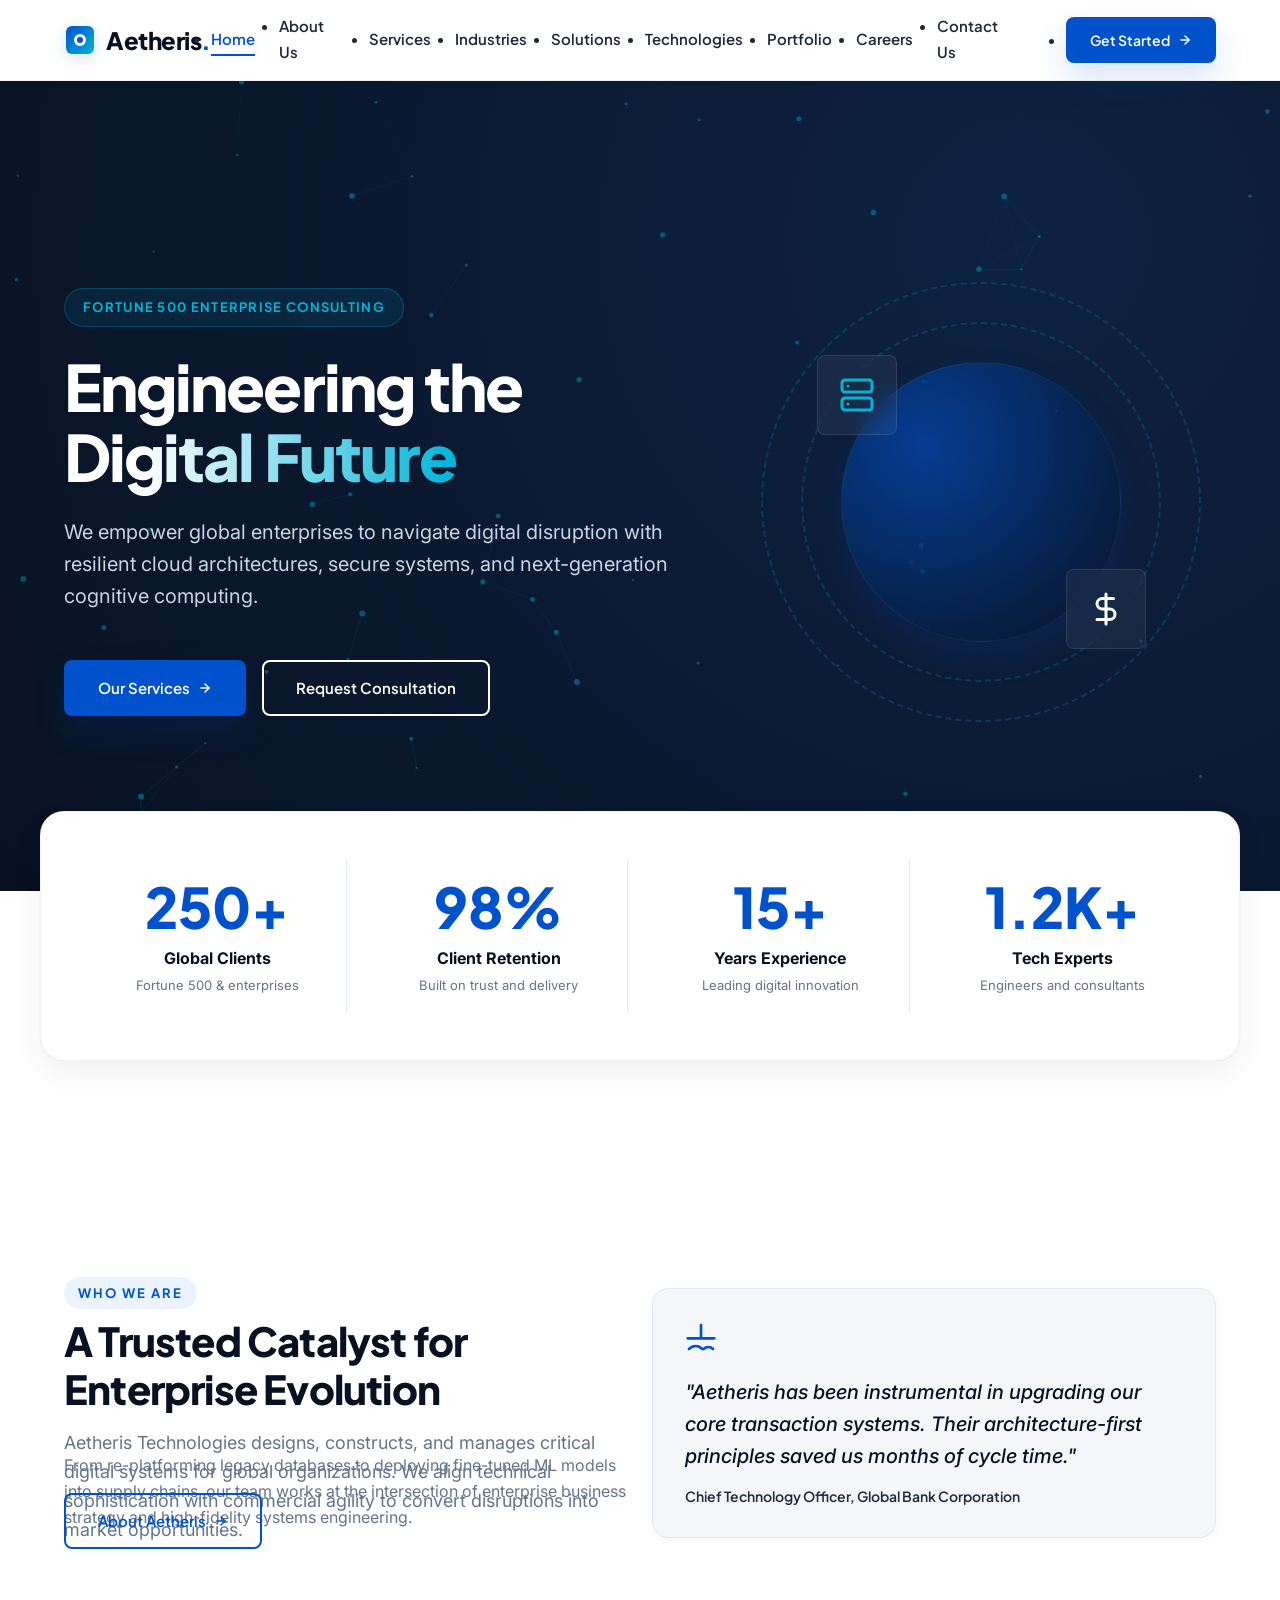
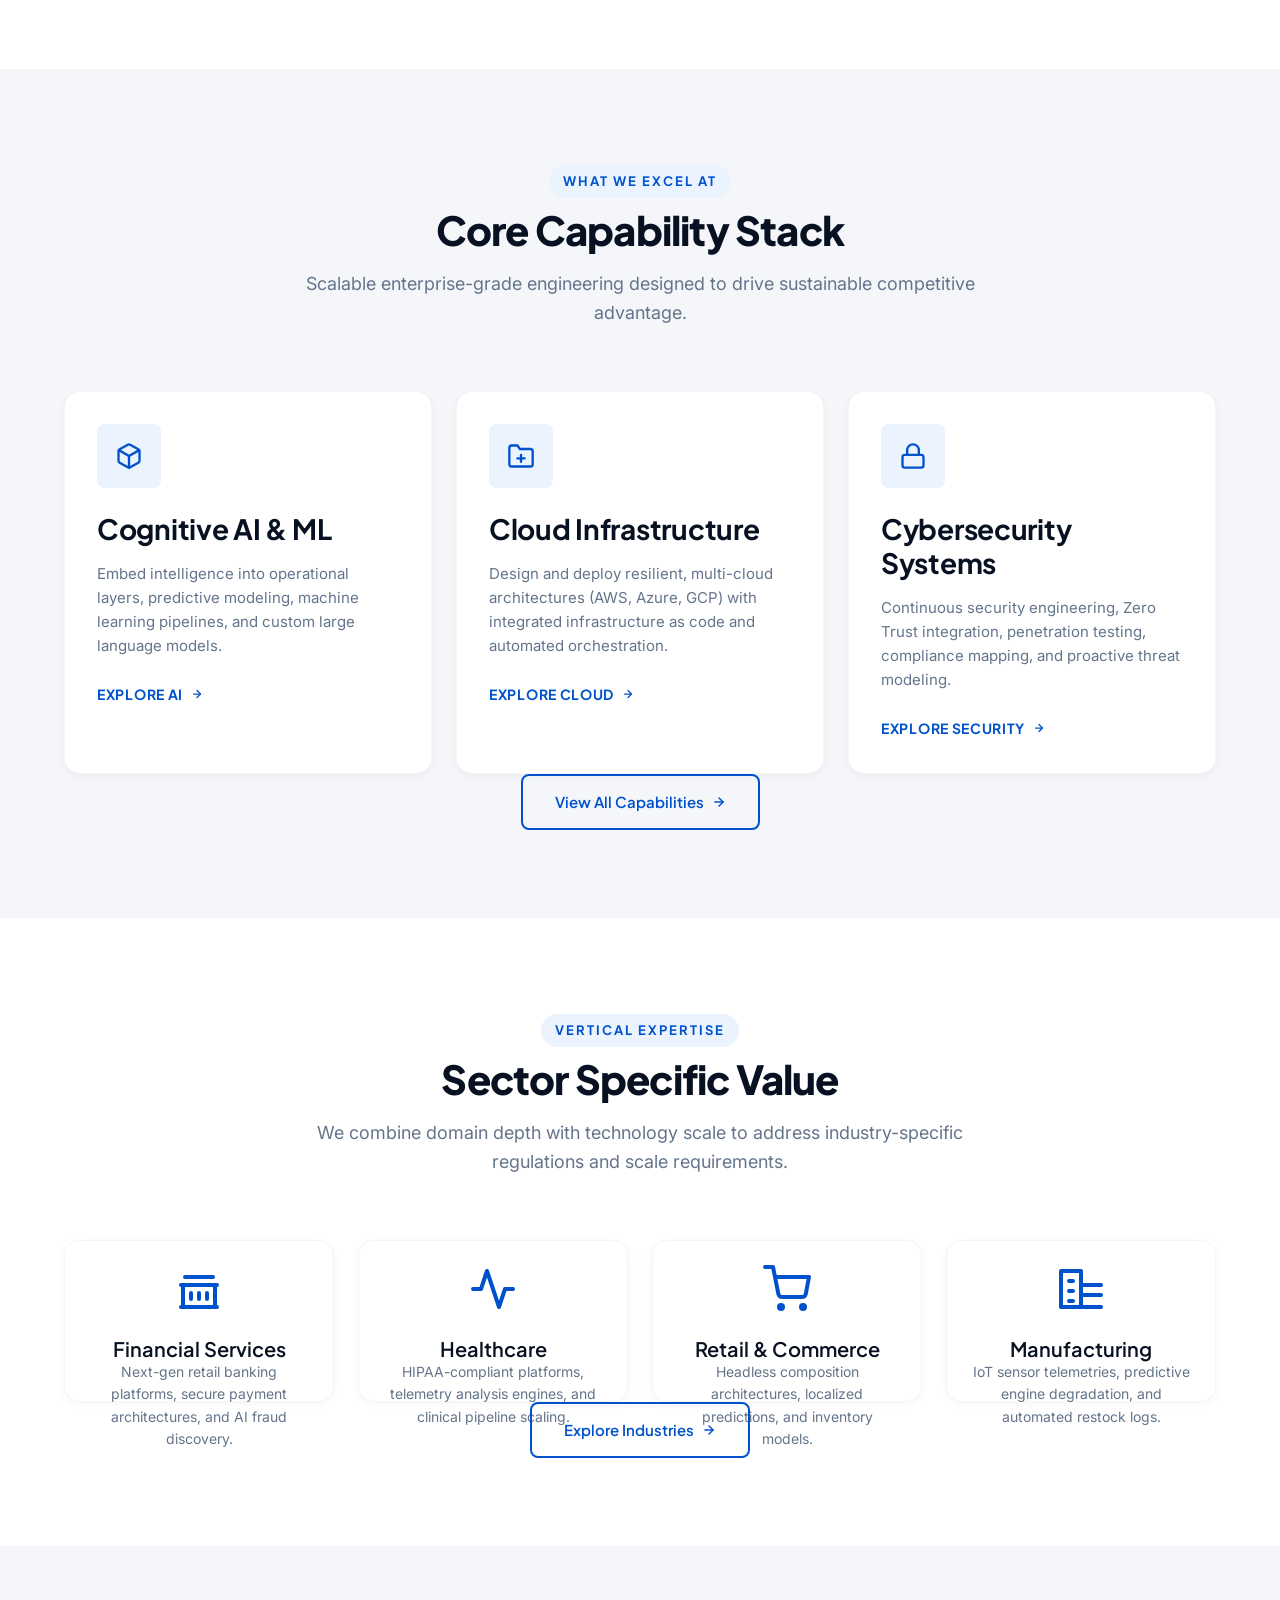
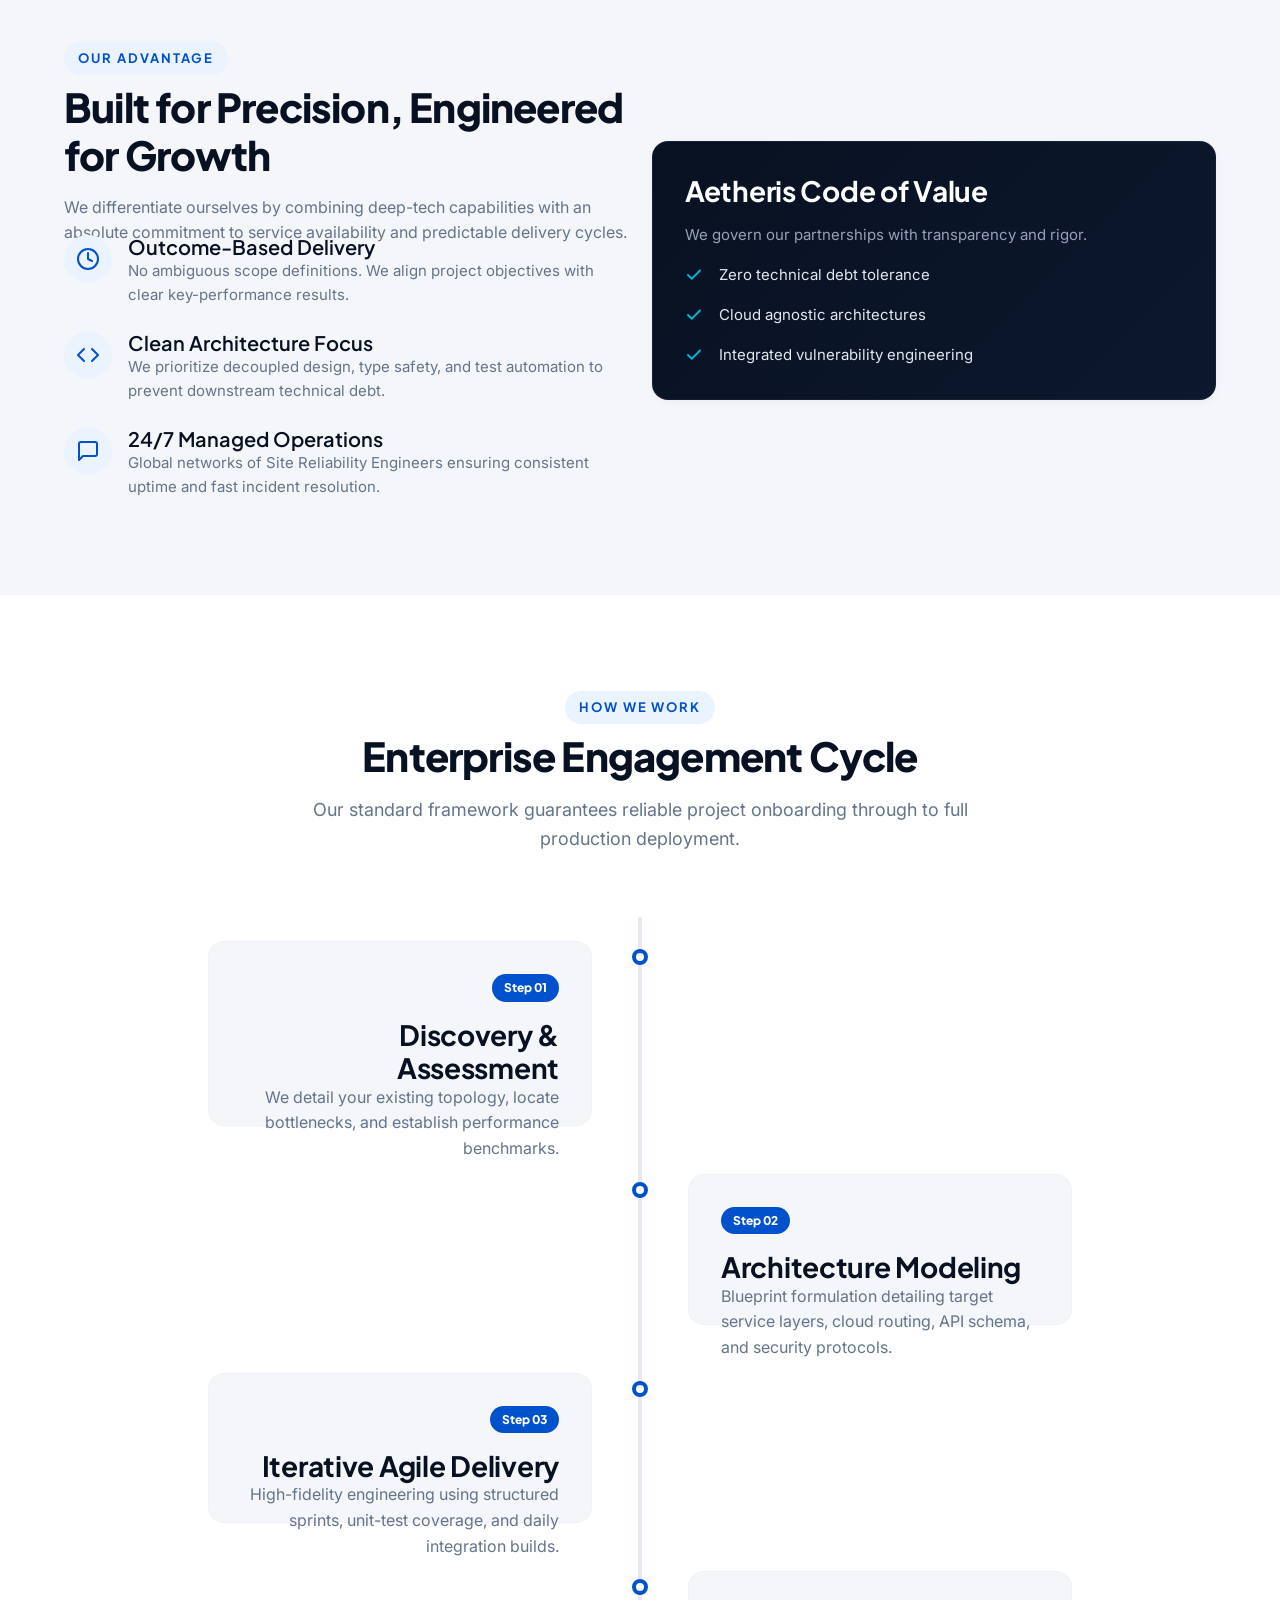
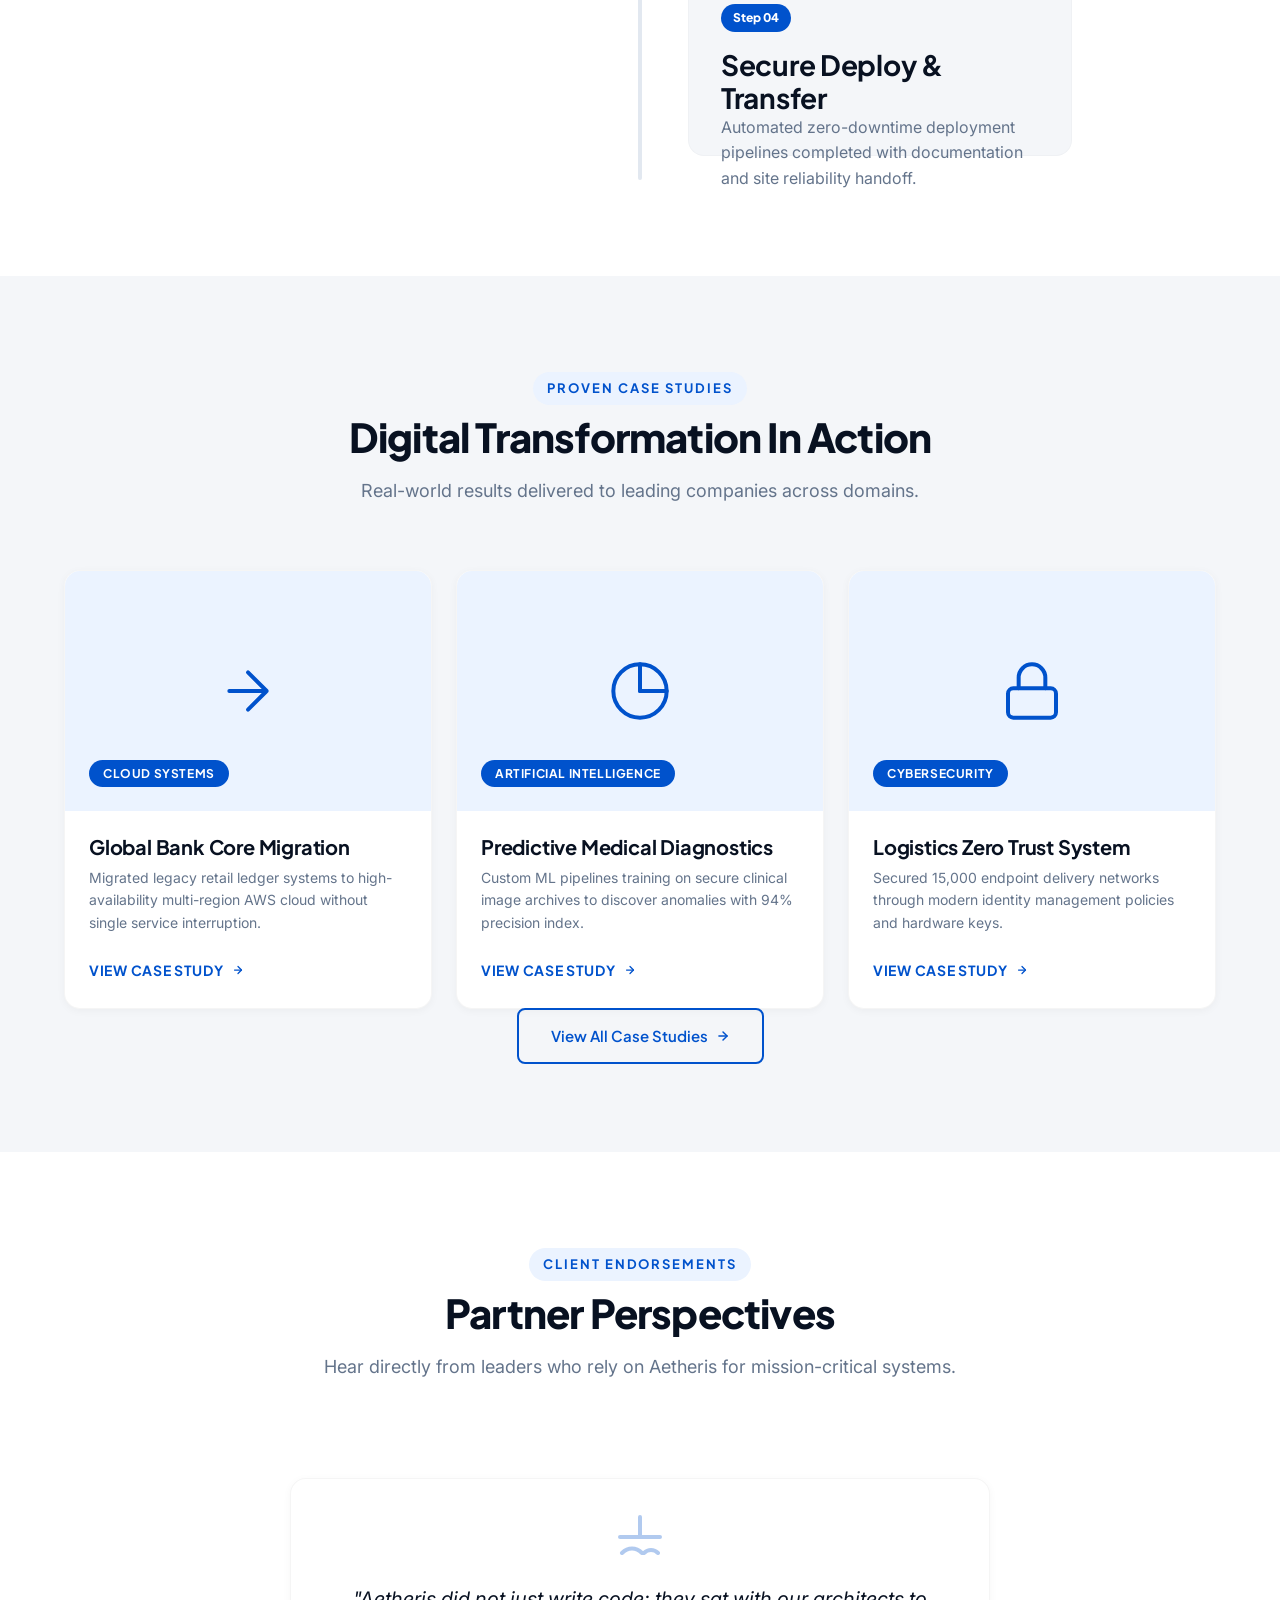
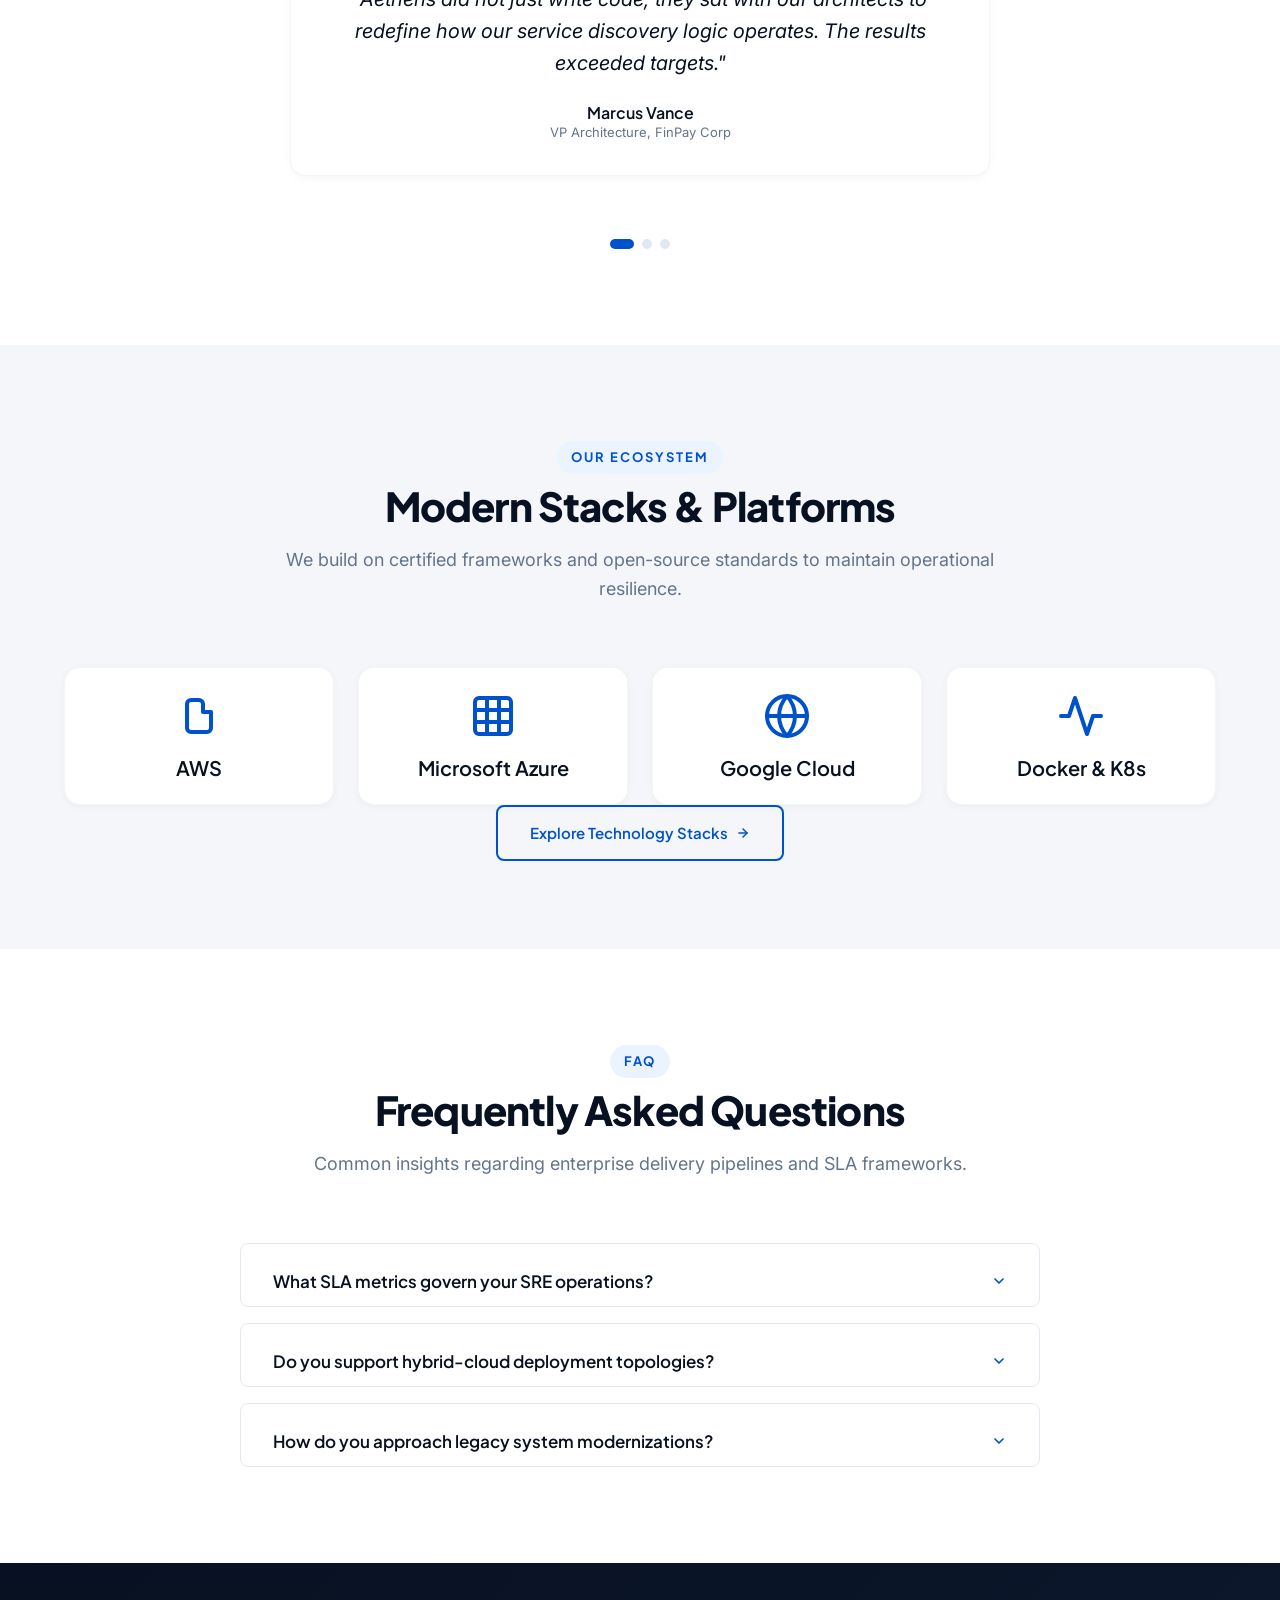
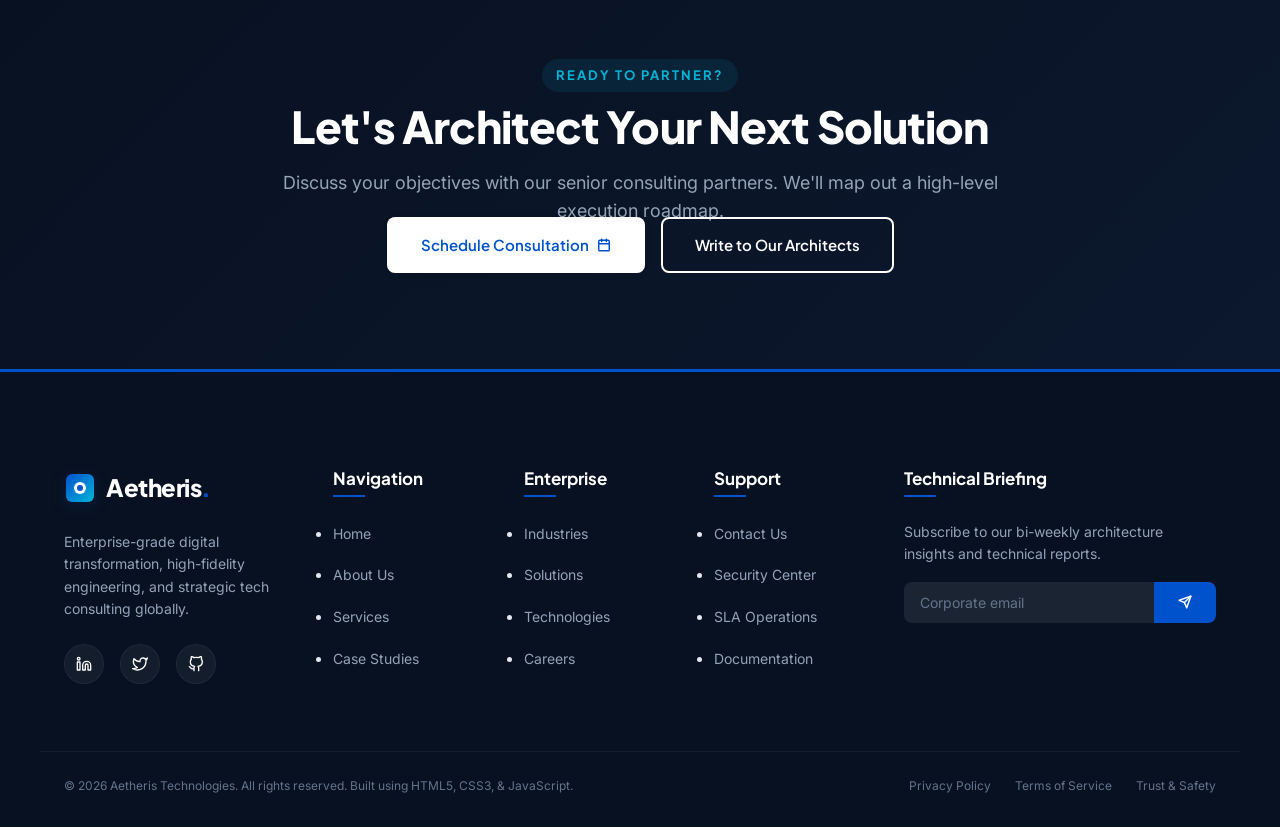
==== commit 18e701c1: "Changes" ====
--- a/index.html
+++ b/index.html
@@ -5,20 +5,29 @@
     <meta name="viewport" content="width=device-width, initial-scale=1.0">
     <title>Aetheris Technologies | Enterprise Digital Transformation & IT Consulting</title>
     <meta name="description" content="Aetheris Technologies delivers world-class enterprise software development, cloud computing, cybersecurity, AI solutions, and digital consulting.">
-    <!-- Font Awesome CDN -->
-    <link rel="stylesheet" href="https://cdnjs.cloudflare.com/ajax/libs/font-awesome/6.4.0/css/all.min.css">
-    <!-- Main Stylesheet -->
+    <!-- Google Fonts -->
     <link rel="stylesheet" href="css/style.css">
 </head>
 <body>
 
     <!-- ========================================================================
-       HEADER & NAVIGATION
+       1. NAVIGATION HEADER
        ======================================================================== -->
     <header class="site-header">
         <div class="container header-container">
             <a href="index.html" class="logo" id="header-logo">
-                <div class="logo-icon"></div>
+                <!-- Custom Inline SVG Logo -->
+                <svg class="logo-svg" viewBox="0 0 32 32" fill="none" xmlns="http://www.w3.org/2000/svg">
+                    <rect x="2" y="2" width="28" height="28" rx="6" fill="url(#logo-grad)" />
+                    <circle cx="16" cy="16" r="6" fill="white" />
+                    <circle cx="16" cy="16" r="3" fill="#0052CC" />
+                    <defs>
+                        <linearGradient id="logo-grad" x1="2" y1="2" x2="30" y2="30" gradientUnits="userSpaceOnUse">
+                            <stop offset="0%" stop-color="#0052CC" />
+                            <stop offset="100%" stop-color="#00B4D8" />
+                        </linearGradient>
+                    </defs>
+                </svg>
                 Aetheris<span>.</span>
             </a>
             
@@ -40,62 +49,71 @@
                     <li><a href="portfolio.html" class="nav-link">Portfolio</a></li>
                     <li><a href="careers.html" class="nav-link">Careers</a></li>
                     <li><a href="contact.html" class="nav-link">Contact Us</a></li>
-                    <li class="nav-cta"><a href="contact.html" class="btn btn-primary btn-sm">Get Started <i class="fa-solid fa-arrow-right btn-icon"></i></a></li>
+                    <li class="nav-cta">
+                        <a href="contact.html" class="btn btn-primary btn-sm">
+                            Get Started 
+                            <svg class="btn-svg" viewBox="0 0 24 24" fill="none" stroke="currentColor" stroke-width="2.5" stroke-linecap="round" stroke-linejoin="round"><line x1="5" y1="12" x2="19" y2="12"></line><polyline points="12 5 19 12 12 19"></polyline></svg>
+                        </a>
+                    </li>
                 </ul>
             </nav>
         </div>
     </header>
 
     <!-- ========================================================================
-       HERO BANNER
+       2. HERO BANNER WITH CANVAS PARTICLES
        ======================================================================== -->
     <section class="hero-banner" id="home-hero">
+        <canvas id="hero-canvas"></canvas>
         <div class="container hero-grid">
             <div class="hero-content">
-                <span class="hero-tag">Enterprise Excellence</span>
+                <span class="hero-tag">Fortune 500 Enterprise Consulting</span>
                 <h1 class="hero-title">Engineering the <span>Digital Future</span></h1>
-                <p class="hero-description">We empower global enterprises to navigate digital transformation with next-generation artificial intelligence, secure cloud architectures, and future-ready IT consulting.</p>
+                <p class="hero-description">We empower global enterprises to navigate digital disruption with resilient cloud architectures, secure systems, and next-generation cognitive computing.</p>
                 <div class="hero-buttons">
-                    <a href="services.html" class="btn btn-primary">Our Services <i class="fa-solid fa-arrow-right btn-icon"></i></a>
-                    <a href="contact.html" class="btn btn-white-outline">Request Consultation</a>
+                    <a href="services.html" class="btn btn-primary">
+                        Our Services
+                        <svg class="btn-svg" viewBox="0 0 24 24" fill="none" stroke="currentColor" stroke-width="2.5" stroke-linecap="round" stroke-linejoin="round"><line x1="5" y1="12" x2="19" y2="12"></line><polyline points="12 5 19 12 12 19"></polyline></svg>
+                    </a>
+                    <a href="contact.html" class="btn btn-outline-white">Request Consultation</a>
                 </div>
             </div>
             <div class="hero-illustration">
                 <div class="illustration-ring illustration-ring-1"></div>
                 <div class="illustration-ring illustration-ring-2"></div>
                 <div class="illustration-sphere"></div>
-                <div class="illustration-grid-box grid-box-1 flex-center">
-                    <i class="fa-solid fa-microchip" style="font-size: 2rem; color: var(--accent-cyan);"></i>
-                </div>
-                <div class="illustration-grid-box grid-box-2 flex-center">
-                    <i class="fa-solid fa-cloud" style="font-size: 2rem; color: var(--white);"></i>
-                </div>
-            </div>
-        </div>
-    </section>
-
-    <!-- ========================================================================
-       STATISTICS SECTION (Positioned overlapping the hero)
+                <div class="illustration-icon-box icon-box-1 flex-center">
+                    <svg style="width:36px; height:36px; color:var(--accent-cyan);" viewBox="0 0 24 24" fill="none" stroke="currentColor" stroke-width="2" stroke-linecap="round" stroke-linejoin="round"><rect x="2" y="2" width="20" height="8" rx="2" ry="2"></rect><rect x="2" y="14" width="20" height="8" rx="2" ry="2"></rect><line x1="6" y1="6" x2="6.01" y2="6"></line><line x1="6" y1="18" x2="6.01" y2="18"></line></svg>
+                </div>
+                <div class="illustration-icon-box icon-box-2 flex-center">
+                    <svg style="width:36px; height:36px; color:var(--white);" viewBox="0 0 24 24" fill="none" stroke="currentColor" stroke-width="2" stroke-linecap="round" stroke-linejoin="round"><path d="M12 2v20M17 5H9.5a3.5 3.5 0 0 0 0 7h5a3.5 3.5 0 0 1 0 7H6"></path></svg>
+                </div>
+            </div>
+        </div>
+    </section>
+
+    <!-- ========================================================================
+       3. ANIMATED STATISTICS
        ======================================================================== -->
     <section class="section container" style="padding-top: 0;" id="home-stats">
         <div class="stats-container grid grid-4">
             <div class="stat-item">
-                <div class="stat-number">250+</div>
+                <div class="stat-number stat-counter" data-target="250" data-suffix="+">0+</div>
                 <div class="stat-title">Global Clients</div>
                 <div class="stat-desc">Fortune 500 & enterprises</div>
             </div>
             <div class="stat-item">
-                <div class="stat-number">98%</div>
+                <div class="stat-number stat-counter" data-target="98" data-suffix="%">0%</div>
                 <div class="stat-title">Client Retention</div>
                 <div class="stat-desc">Built on trust and delivery</div>
             </div>
             <div class="stat-item">
-                <div class="stat-number">15+</div>
+                <div class="stat-number stat-counter" data-target="15" data-suffix="+">0+</div>
                 <div class="stat-title">Years Experience</div>
                 <div class="stat-desc">Leading digital innovation</div>
             </div>
             <div class="stat-item">
-                <div class="stat-number">1.2K+</div>
+                <div class="stat-number stat-counter" data-target="1200" data-suffix="+">0+</div>
                 <div class="stat-title">Tech Experts</div>
                 <div class="stat-desc">Engineers and consultants</div>
             </div>
@@ -103,122 +121,137 @@
     </section>
 
     <!-- ========================================================================
-       COMPANY INTRODUCTION
-       ======================================================================== -->
-    <section class="section" id="home-intro">
-        <div class="container grid grid-2">
+       4. COMPANY INTRODUCTION
+       ======================================================================== -->
+    <section class="section reveal-on-scroll" id="home-intro">
+        <div class="container grid grid-2" style="align-items: center;">
             <div>
                 <span class="section-subtitle">Who We Are</span>
                 <h2 class="section-title">A Trusted Catalyst for Enterprise Evolution</h2>
-                <p class="text-muted spacer-md" style="font-size: 1.125rem;">Aetheris Technologies designs, builds, and manages mission-critical digital systems for global organizations. We align technical sophistication with commercial agility to convert disruptions into market opportunities.</p>
-                <p class="text-muted spacer-sm">From re-platforming legacy monoliths to injecting cognitive AI into automated supply chains, our team works at the intersection of business strategy and high-fidelity engineering.</p>
+                <p class="text-muted spacer-md" style="font-size: 1.125rem;">Aetheris Technologies designs, constructs, and manages critical digital systems for global organizations. We align technical sophistication with commercial agility to convert disruptions into market opportunities.</p>
+                <p class="text-muted spacer-sm">From re-platforming legacy databases to deploying fine-tuned ML models into supply chains, our team works at the intersection of enterprise business strategy and high-fidelity systems engineering.</p>
                 <div class="spacer-md"></div>
-                <a href="about.html" class="btn btn-secondary">Learn More About Us <i class="fa-solid fa-arrow-right btn-icon"></i></a>
-            </div>
-            <div class="flex-center" style="position: relative; min-height: 300px;">
-                <div style="width: 100%; height: 100%; border-radius: var(--border-radius-lg); background: linear-gradient(135deg, var(--accent-blue-light) 0%, rgba(0, 82, 204, 0.05) 100%); display: flex; flex-direction: column; justify-content: center; padding: var(--spacing-lg); border: 1px solid var(--border-color);">
-                    <div style="display: flex; gap: var(--spacing-sm); margin-bottom: var(--spacing-md);">
-                        <i class="fa-solid fa-quote-left primary-color" style="font-size: 2.5rem; opacity: 0.5;"></i>
-                    </div>
-                    <p style="font-style: italic; font-size: 1.25rem; font-weight: 500; color: var(--primary-deep); margin-bottom: var(--spacing-sm);">"Aetheris has been instrumental in upgrading our core transaction systems. Their architecture-first principles saved us months of cycle time."</p>
-                    <p style="font-size: 0.875rem; font-weight: 700; color: var(--text-dark);">Chief Technology Officer, Global Bank Corporation</p>
-                </div>
-            </div>
-        </div>
-    </section>
-
-    <!-- ========================================================================
-       OUR SERVICES
-       ======================================================================== -->
-    <section class="section section-bg-light" id="home-services">
+                <a href="about.html" class="btn btn-secondary">
+                    About Aetheris
+                    <svg class="btn-svg" viewBox="0 0 24 24" fill="none" stroke="currentColor" stroke-width="2.5" stroke-linecap="round" stroke-linejoin="round"><line x1="5" y1="12" x2="19" y2="12"></line><polyline points="12 5 19 12 12 19"></polyline></svg>
+                </a>
+            </div>
+            <div class="flex-center" style="position: relative; min-height: 320px;">
+                <div class="card glass hover-glow" style="width: 100%; border: 1px solid var(--border-color); background-color: var(--accent-light);">
+                    <svg style="width: 32px; height: 32px; color: var(--primary-blue); margin-bottom: var(--space-2);" viewBox="0 0 24 24" fill="none" stroke="currentColor" stroke-width="2" stroke-linecap="round" stroke-linejoin="round"><path d="M3 21c3-3 7-3 10 0M14 21c2-2 5-2 7 0M12 3v10M12 13h10M12 13H2"></path></svg>
+                    <p style="font-style: italic; font-size: 1.25rem; font-weight: 500; color: var(--primary-deep); margin-bottom: var(--space-2);">"Aetheris has been instrumental in upgrading our core transaction systems. Their architecture-first principles saved us months of cycle time."</p>
+                    <h4 style="font-size: 0.875rem; color: var(--text-dark);">Chief Technology Officer, Global Bank Corporation</h4>
+                </div>
+            </div>
+        </div>
+    </section>
+
+    <!-- ========================================================================
+       5. SERVICES PREVIEW WITH MODERN CUSTOM SVG ICONS
+       ======================================================================== -->
+    <section class="section section-bg-light reveal-on-scroll" id="home-services">
         <div class="container">
             <div class="section-header">
                 <span class="section-subtitle">What We Excel At</span>
                 <h2 class="section-title">Core Capability Stack</h2>
                 <p class="section-description">Scalable enterprise-grade engineering designed to drive sustainable competitive advantage.</p>
             </div>
+            
             <div class="grid grid-3">
-                <div class="card">
+                <!-- Card 1 -->
+                <div class="card hover-glow">
                     <div class="card-icon-wrapper flex-center">
-                        <i class="fa-solid fa-brain"></i>
+                        <svg class="card-icon-svg" viewBox="0 0 24 24" fill="none" stroke="currentColor" stroke-width="2" stroke-linecap="round" stroke-linejoin="round"><path d="M21 16V8a2 2 0 0 0-1-1.73l-7-4a2 2 0 0 0-2 0l-7 4A2 2 0 0 0 3 8v8a2 2 0 0 0 1 1.73l7 4a2 2 0 0 0 2 0l7-4A2 2 0 0 0 21 16z"></path><polyline points="3.27 6.96 12 12.01 20.73 6.96"></polyline><line x1="12" y1="22.08" x2="12" y2="12"></line></svg>
                     </div>
                     <h3 class="card-title">Cognitive AI & ML</h3>
                     <p class="card-text">Embed intelligence into operational layers, predictive modeling, machine learning pipelines, and custom large language models.</p>
-                    <a href="services.html" class="card-link">Explore AI <i class="fa-solid fa-arrow-right"></i></a>
-                </div>
-                <div class="card">
+                    <a href="services.html" class="card-link">
+                        Explore AI 
+                        <svg class="card-link-svg" viewBox="0 0 24 24" fill="none" stroke="currentColor" stroke-width="2.5" stroke-linecap="round" stroke-linejoin="round"><line x1="5" y1="12" x2="19" y2="12"></line><polyline points="12 5 19 12 12 19"></polyline></svg>
+                    </a>
+                </div>
+                <!-- Card 2 -->
+                <div class="card hover-glow">
                     <div class="card-icon-wrapper flex-center">
-                        <i class="fa-solid fa-cloud-arrow-up"></i>
+                        <svg class="card-icon-svg" viewBox="0 0 24 24" fill="none" stroke="currentColor" stroke-width="2" stroke-linecap="round" stroke-linejoin="round"><path d="M22 19a2 2 0 0 1-2 2H4a2 2 0 0 1-2-2V5a2 2 0 0 1 2-2h5l2 3h9a2 2 0 0 1 2 2z"></path><line x1="12" y1="11" x2="12" y2="17"></line><line x1="9" y1="14" x2="15" y2="14"></line></svg>
                     </div>
                     <h3 class="card-title">Cloud Infrastructure</h3>
                     <p class="card-text">Design and deploy resilient, multi-cloud architectures (AWS, Azure, GCP) with integrated infrastructure as code and automated orchestration.</p>
-                    <a href="services.html" class="card-link">Explore Cloud <i class="fa-solid fa-arrow-right"></i></a>
-                </div>
-                <div class="card">
+                    <a href="services.html" class="card-link">
+                        Explore Cloud 
+                        <svg class="card-link-svg" viewBox="0 0 24 24" fill="none" stroke="currentColor" stroke-width="2.5" stroke-linecap="round" stroke-linejoin="round"><line x1="5" y1="12" x2="19" y2="12"></line><polyline points="12 5 19 12 12 19"></polyline></svg>
+                    </a>
+                </div>
+                <!-- Card 3 -->
+                <div class="card hover-glow">
                     <div class="card-icon-wrapper flex-center">
-                        <i class="fa-solid fa-shield-halved"></i>
+                        <svg class="card-icon-svg" viewBox="0 0 24 24" fill="none" stroke="currentColor" stroke-width="2" stroke-linecap="round" stroke-linejoin="round"><rect x="3" y="11" width="18" height="11" rx="2" ry="2"></rect><path d="M7 11V7a5 5 0 0 1 10 0v4"></path></svg>
                     </div>
                     <h3 class="card-title">Cybersecurity Systems</h3>
                     <p class="card-text">Continuous security engineering, Zero Trust integration, penetration testing, compliance mapping, and proactive threat modeling.</p>
-                    <a href="services.html" class="card-link">Explore Security <i class="fa-solid fa-arrow-right"></i></a>
-                </div>
-            </div>
+                    <a href="services.html" class="card-link">
+                        Explore Security 
+                        <svg class="card-link-svg" viewBox="0 0 24 24" fill="none" stroke="currentColor" stroke-width="2.5" stroke-linecap="round" stroke-linejoin="round"><line x1="5" y1="12" x2="19" y2="12"></line><polyline points="12 5 19 12 12 19"></polyline></svg>
+                    </a>
+                </div>
+            </div>
+            
             <div class="text-center spacer-lg">
-                <a href="services.html" class="btn btn-secondary">View All Services <i class="fa-solid fa-cube btn-icon"></i></a>
-            </div>
-        </div>
-    </section>
-
-    <!-- ========================================================================
-       INDUSTRIES WE SERVE
-       ======================================================================== -->
-    <section class="section" id="home-industries">
+                <a href="services.html" class="btn btn-secondary">
+                    View All Capabilities
+                    <svg class="btn-svg" viewBox="0 0 24 24" fill="none" stroke="currentColor" stroke-width="2.5" stroke-linecap="round" stroke-linejoin="round"><line x1="5" y1="12" x2="19" y2="12"></line><polyline points="12 5 19 12 12 19"></polyline></svg>
+                </a>
+            </div>
+        </div>
+    </section>
+
+    <!-- ========================================================================
+       6. INDUSTRIES WE SERVE
+       ======================================================================== -->
+    <section class="section reveal-on-scroll" id="home-industries">
         <div class="container">
             <div class="section-header">
                 <span class="section-subtitle">Vertical Expertise</span>
-                <h2 class="section-title">Tailored Sector Impact</h2>
-                <p class="section-description">We combine domain depth with technology scale to address segment-specific pain points.</p>
-            </div>
+                <h2 class="section-title">Sector Specific Value</h2>
+                <p class="section-description">We combine domain depth with technology scale to address industry-specific regulations and scale requirements.</p>
+            </div>
+            
             <div class="grid grid-4">
-                <div class="card text-center hover-accent-line" style="padding: var(--spacing-md);">
-                    <div style="font-size: 2rem; color: var(--primary-blue); margin-bottom: var(--spacing-sm);">
-                        <i class="fa-solid fa-building-columns"></i>
-                    </div>
+                <div class="card text-center hover-glow" style="padding: var(--space-3);">
+                    <svg style="width: 48px; height: 48px; color: var(--primary-blue); margin: 0 auto var(--space-2) auto;" viewBox="0 0 24 24" fill="none" stroke="currentColor" stroke-width="2" stroke-linecap="round" stroke-linejoin="round"><path d="M3 21h18M3 10h18M5 6h14M4 10v11M20 10v11M8 14v3M12 14v3M16 14v3"></path></svg>
                     <h4>Financial Services</h4>
-                    <p class="text-muted spacer-sm" style="font-size: 0.875rem;">Next-gen retail banking platforms, secure payment infrastructure, and AI fraud systems.</p>
-                </div>
-                <div class="card text-center hover-accent-line" style="padding: var(--spacing-md);">
-                    <div style="font-size: 2rem; color: var(--primary-blue); margin-bottom: var(--spacing-sm);">
-                        <i class="fa-solid fa-heart-pulse"></i>
-                    </div>
+                    <p class="text-muted spacer-sm" style="font-size: 0.875rem;">Next-gen retail banking platforms, secure payment architectures, and AI fraud discovery.</p>
+                </div>
+                <div class="card text-center hover-glow" style="padding: var(--space-3);">
+                    <svg style="width: 48px; height: 48px; color: var(--primary-blue); margin: 0 auto var(--space-2) auto;" viewBox="0 0 24 24" fill="none" stroke="currentColor" stroke-width="2" stroke-linecap="round" stroke-linejoin="round"><path d="M22 12h-4l-3 9L9 3l-3 9H2"></path></svg>
                     <h4>Healthcare</h4>
-                    <p class="text-muted spacer-sm" style="font-size: 0.875rem;">HIPAA-compliant software, predictive diagnostics platforms, and electronic record migration.</p>
-                </div>
-                <div class="card text-center hover-accent-line" style="padding: var(--spacing-md);">
-                    <div style="font-size: 2rem; color: var(--primary-blue); margin-bottom: var(--spacing-sm);">
-                        <i class="fa-solid fa-cart-shopping"></i>
-                    </div>
+                    <p class="text-muted spacer-sm" style="font-size: 0.875rem;">HIPAA-compliant platforms, telemetry analysis engines, and clinical pipeline scaling.</p>
+                </div>
+                <div class="card text-center hover-glow" style="padding: var(--space-3);">
+                    <svg style="width: 48px; height: 48px; color: var(--primary-blue); margin: 0 auto var(--space-2) auto;" viewBox="0 0 24 24" fill="none" stroke="currentColor" stroke-width="2" stroke-linecap="round" stroke-linejoin="round"><circle cx="9" cy="21" r="1"></circle><circle cx="20" cy="21" r="1"></circle><path d="M1 1h4l2.68 13.39a2 2 0 0 0 2 1.61h9.72a2 2 0 0 0 2-1.61L23 6H6"></path></svg>
                     <h4>Retail & Commerce</h4>
-                    <p class="text-muted spacer-sm" style="font-size: 0.875rem;">Headless e-commerce models, localized recommendation engines, and logistics optimization.</p>
-                </div>
-                <div class="card text-center hover-accent-line" style="padding: var(--spacing-md);">
-                    <div style="font-size: 2rem; color: var(--primary-blue); margin-bottom: var(--spacing-sm);">
-                        <i class="fa-solid fa-industry"></i>
-                    </div>
+                    <p class="text-muted spacer-sm" style="font-size: 0.875rem;">Headless composition architectures, localized predictions, and inventory models.</p>
+                </div>
+                <div class="card text-center hover-glow" style="padding: var(--space-3);">
+                    <svg style="width: 48px; height: 48px; color: var(--primary-blue); margin: 0 auto var(--space-2) auto;" viewBox="0 0 24 24" fill="none" stroke="currentColor" stroke-width="2" stroke-linecap="round" stroke-linejoin="round"><path d="M22 21H2V3h10v18M12 10h10M12 15h10M6 8h2M6 13h2M6 18h2"></path></svg>
                     <h4>Manufacturing</h4>
-                    <p class="text-muted spacer-sm" style="font-size: 0.875rem;">IoT telemetry monitoring, machine health prognostics, and end-to-end supply orchestration.</p>
-                </div>
-            </div>
+                    <p class="text-muted spacer-sm" style="font-size: 0.875rem;">IoT sensor telemetries, predictive engine degradation, and automated restock logs.</p>
+                </div>
+            </div>
+            
             <div class="text-center spacer-lg">
-                <a href="industries.html" class="btn btn-secondary">Explore Industries <i class="fa-solid fa-globe btn-icon"></i></a>
-            </div>
-        </div>
-    </section>
-
-    <!-- ========================================================================
-       WHY CHOOSE US
-       ======================================================================== -->
-    <section class="section section-bg-light" id="home-why-choose-us">
+                <a href="industries.html" class="btn btn-secondary">
+                    Explore Industries
+                    <svg class="btn-svg" viewBox="0 0 24 24" fill="none" stroke="currentColor" stroke-width="2.5" stroke-linecap="round" stroke-linejoin="round"><line x1="5" y1="12" x2="19" y2="12"></line><polyline points="12 5 19 12 12 19"></polyline></svg>
+                </a>
+            </div>
+        </div>
+    </section>
+
+    <!-- ========================================================================
+       7. WHY CHOOSE US
+       ======================================================================== -->
+    <section class="section section-bg-light reveal-on-scroll" id="home-why-choose-us">
         <div class="container grid grid-2" style="align-items: center;">
             <div>
                 <span class="section-subtitle">Our Advantage</span>
@@ -226,9 +259,9 @@
                 <p class="text-muted spacer-sm">We differentiate ourselves by combining deep-tech capabilities with an absolute commitment to service availability and predictable delivery cycles.</p>
                 <div class="spacer-md"></div>
                 
-                <div style="display: flex; gap: var(--spacing-sm); margin-bottom: var(--spacing-md);">
-                    <div class="flex-center" style="width: 48px; height: 48px; border-radius: 50%; background-color: var(--accent-blue-light); color: var(--primary-blue); font-size: 1.25rem; flex-shrink: 0;">
-                        <i class="fa-solid fa-award"></i>
+                <div style="display: flex; gap: var(--space-2); margin-bottom: var(--space-3);">
+                    <div class="flex-center" style="width: 48px; height: 48px; border-radius: 50%; background-color: var(--accent-blue-light); color: var(--primary-blue); flex-shrink: 0;">
+                        <svg style="width:24px; height:24px;" viewBox="0 0 24 24" fill="none" stroke="currentColor" stroke-width="2" stroke-linecap="round" stroke-linejoin="round"><circle cx="12" cy="12" r="10"></circle><polyline points="12 6 12 12 16 14"></polyline></svg>
                     </div>
                     <div>
                         <h4>Outcome-Based Delivery</h4>
@@ -236,9 +269,9 @@
                     </div>
                 </div>
 
-                <div style="display: flex; gap: var(--spacing-sm); margin-bottom: var(--spacing-md);">
-                    <div class="flex-center" style="width: 48px; height: 48px; border-radius: 50%; background-color: var(--accent-blue-light); color: var(--primary-blue); font-size: 1.25rem; flex-shrink: 0;">
-                        <i class="fa-solid fa-code"></i>
+                <div style="display: flex; gap: var(--space-2); margin-bottom: var(--space-3);">
+                    <div class="flex-center" style="width: 48px; height: 48px; border-radius: 50%; background-color: var(--accent-blue-light); color: var(--primary-blue); flex-shrink: 0;">
+                        <svg style="width:24px; height:24px;" viewBox="0 0 24 24" fill="none" stroke="currentColor" stroke-width="2" stroke-linecap="round" stroke-linejoin="round"><polyline points="16 18 22 12 16 6"></polyline><polyline points="8 6 2 12 8 18"></polyline></svg>
                     </div>
                     <div>
                         <h4>Clean Architecture Focus</h4>
@@ -246,9 +279,9 @@
                     </div>
                 </div>
 
-                <div style="display: flex; gap: var(--spacing-sm);">
-                    <div class="flex-center" style="width: 48px; height: 48px; border-radius: 50%; background-color: var(--accent-blue-light); color: var(--primary-blue); font-size: 1.25rem; flex-shrink: 0;">
-                        <i class="fa-solid fa-headset"></i>
+                <div style="display: flex; gap: var(--space-2);">
+                    <div class="flex-center" style="width: 48px; height: 48px; border-radius: 50%; background-color: var(--accent-blue-light); color: var(--primary-blue); flex-shrink: 0;">
+                        <svg style="width:24px; height:24px;" viewBox="0 0 24 24" fill="none" stroke="currentColor" stroke-width="2" stroke-linecap="round" stroke-linejoin="round"><path d="M21 15a2 2 0 0 1-2 2H7l-4 4V5a2 2 0 0 1 2-2h14a2 2 0 0 1 2 2z"></path></svg>
                     </div>
                     <div>
                         <h4>24/7 Managed Operations</h4>
@@ -257,15 +290,23 @@
                 </div>
             </div>
             
-            <div class="flex-center" style="position: relative; min-height: 400px;">
-                <div style="background-color: var(--primary-deep); border-radius: var(--border-radius-lg); padding: var(--spacing-lg); color: var(--white); width: 100%; border: 1px solid rgba(255,255,255,0.1);">
-                    <h3 style="color: var(--white); margin-bottom: var(--spacing-sm);">Aetheris Code of Value</h3>
-                    <p class="text-muted spacer-sm" style="font-size: 0.9375rem; color: #DFE1E6;">We govern our partnerships with transparency and rigor.</p>
-                    <ul style="display: flex; flex-direction: column; gap: var(--spacing-sm); margin-top: var(--spacing-md);">
-                        <li style="display: flex; align-items: center; gap: var(--spacing-sm); font-size: 0.9375rem;"><i class="fa-solid fa-check-circle" style="color: var(--accent-cyan);"></i> Zero technical debt tolerance</li>
-                        <li style="display: flex; align-items: center; gap: var(--spacing-sm); font-size: 0.9375rem;"><i class="fa-solid fa-check-circle" style="color: var(--accent-cyan);"></i> Cloud agnostic architecture principles</li>
-                        <li style="display: flex; align-items: center; gap: var(--spacing-sm); font-size: 0.9375rem;"><i class="fa-solid fa-check-circle" style="color: var(--accent-cyan);"></i> Multi-layered security embedded inherently</li>
-                        <li style="display: flex; align-items: center; gap: var(--spacing-sm); font-size: 0.9375rem;"><i class="fa-solid fa-check-circle" style="color: var(--accent-cyan);"></i> Open, documented standard protocols</li>
+            <div class="flex-center" style="position: relative; min-height: 380px;">
+                <div class="card section-bg-dark hover-glow" style="width: 100%; border: 1px solid rgba(255,255,255,0.05);">
+                    <h3 style="color: var(--white); margin-bottom: var(--space-2);">Aetheris Code of Value</h3>
+                    <p class="text-muted spacer-sm" style="color: #94A3B8; font-size: 0.9375rem;">We govern our partnerships with transparency and rigor.</p>
+                    <ul style="display: flex; flex-direction: column; gap: var(--space-2); margin-top: var(--space-3);">
+                        <li style="display: flex; align-items: center; gap: var(--space-2); font-size: 0.9375rem; color: #E2E8F0;">
+                            <svg style="width: 18px; height: 18px; color: var(--accent-cyan);" viewBox="0 0 24 24" fill="none" stroke="currentColor" stroke-width="2.5" stroke-linecap="round" stroke-linejoin="round"><polyline points="20 6 9 17 4 12"></polyline></svg>
+                            Zero technical debt tolerance
+                        </li>
+                        <li style="display: flex; align-items: center; gap: var(--space-2); font-size: 0.9375rem; color: #E2E8F0;">
+                            <svg style="width: 18px; height: 18px; color: var(--accent-cyan);" viewBox="0 0 24 24" fill="none" stroke="currentColor" stroke-width="2.5" stroke-linecap="round" stroke-linejoin="round"><polyline points="20 6 9 17 4 12"></polyline></svg>
+                            Cloud agnostic architectures
+                        </li>
+                        <li style="display: flex; align-items: center; gap: var(--space-2); font-size: 0.9375rem; color: #E2E8F0;">
+                            <svg style="width: 18px; height: 18px; color: var(--accent-cyan);" viewBox="0 0 24 24" fill="none" stroke="currentColor" stroke-width="2.5" stroke-linecap="round" stroke-linejoin="round"><polyline points="20 6 9 17 4 12"></polyline></svg>
+                            Integrated vulnerability engineering
+                        </li>
                     </ul>
                 </div>
             </div>
@@ -273,9 +314,9 @@
     </section>
 
     <!-- ========================================================================
-       PROCESS TIMELINE
-       ======================================================================== -->
-    <section class="section" id="home-timeline">
+       8. PROCESS TIMELINE
+       ======================================================================== -->
+    <section class="section reveal-on-scroll" id="home-timeline">
         <div class="container">
             <div class="section-header">
                 <span class="section-subtitle">How We Work</span>
@@ -317,114 +358,130 @@
     </section>
 
     <!-- ========================================================================
-       FEATURED PROJECTS
-       ======================================================================== -->
-    <section class="section section-bg-light" id="home-featured-projects">
+       9. FEATURED PROJECTS
+       ======================================================================== -->
+    <section class="section section-bg-light reveal-on-scroll" id="home-featured-projects">
         <div class="container">
             <div class="section-header">
                 <span class="section-subtitle">Proven Case Studies</span>
                 <h2 class="section-title">Digital Transformation In Action</h2>
                 <p class="section-description">Real-world results delivered to leading companies across domains.</p>
             </div>
+            
             <div class="grid grid-3">
                 <div class="portfolio-item">
                     <div class="portfolio-img flex-center">
-                        <span class="portfolio-img-overlay">Cloud Architecture</span>
-                        <i class="fa-solid fa-network-wired" style="font-size: 3.5rem; color: var(--primary-blue);"></i>
+                        <span class="portfolio-img-overlay">Cloud Systems</span>
+                        <svg style="width:64px; height:64px; color:var(--primary-blue);" viewBox="0 0 24 24" fill="none" stroke="currentColor" stroke-width="1.5" stroke-linecap="round" stroke-linejoin="round"><path d="M5 12h14M12 5l7 7-7 7"></path></svg>
                     </div>
                     <div class="portfolio-desc-wrapper">
                         <h3 class="portfolio-item-title">Global Bank Core Migration</h3>
                         <p class="portfolio-item-text">Migrated legacy retail ledger systems to high-availability multi-region AWS cloud without single service interruption.</p>
-                        <a href="portfolio.html" class="card-link">View Case Study <i class="fa-solid fa-arrow-right"></i></a>
+                        <a href="portfolio.html" class="card-link">
+                            View Case Study 
+                            <svg class="card-link-svg" viewBox="0 0 24 24" fill="none" stroke="currentColor" stroke-width="2.5" stroke-linecap="round" stroke-linejoin="round"><line x1="5" y1="12" x2="19" y2="12"></line><polyline points="12 5 19 12 12 19"></polyline></svg>
+                        </a>
                     </div>
                 </div>
                 <div class="portfolio-item">
                     <div class="portfolio-img flex-center">
                         <span class="portfolio-img-overlay">Artificial Intelligence</span>
-                        <i class="fa-solid fa-robot" style="font-size: 3.5rem; color: var(--primary-blue);"></i>
+                        <svg style="width:64px; height:64px; color:var(--primary-blue);" viewBox="0 0 24 24" fill="none" stroke="currentColor" stroke-width="1.5" stroke-linecap="round" stroke-linejoin="round"><path d="M12 2a10 10 0 1 0 10 10H12V2z"></path><path d="M12 2a10 10 0 0 1 10 10h-10V2z"></path></svg>
                     </div>
                     <div class="portfolio-desc-wrapper">
                         <h3 class="portfolio-item-title">Predictive Medical Diagnostics</h3>
                         <p class="portfolio-item-text">Custom ML pipelines training on secure clinical image archives to discover anomalies with 94% precision index.</p>
-                        <a href="portfolio.html" class="card-link">View Case Study <i class="fa-solid fa-arrow-right"></i></a>
+                        <a href="portfolio.html" class="card-link">
+                            View Case Study 
+                            <svg class="card-link-svg" viewBox="0 0 24 24" fill="none" stroke="currentColor" stroke-width="2.5" stroke-linecap="round" stroke-linejoin="round"><line x1="5" y1="12" x2="19" y2="12"></line><polyline points="12 5 19 12 12 19"></polyline></svg>
+                        </a>
                     </div>
                 </div>
                 <div class="portfolio-item">
                     <div class="portfolio-img flex-center">
                         <span class="portfolio-img-overlay">Cybersecurity</span>
-                        <i class="fa-solid fa-user-shield" style="font-size: 3.5rem; color: var(--primary-blue);"></i>
+                        <svg style="width:64px; height:64px; color:var(--primary-blue);" viewBox="0 0 24 24" fill="none" stroke="currentColor" stroke-width="1.5" stroke-linecap="round" stroke-linejoin="round"><rect x="3" y="11" width="18" height="11" rx="2" ry="2"></rect><path d="M7 11V7a5 5 0 0 1 10 0v4"></path></svg>
                     </div>
                     <div class="portfolio-desc-wrapper">
                         <h3 class="portfolio-item-title">Logistics Zero Trust System</h3>
                         <p class="portfolio-item-text">Secured 15,000 endpoint delivery networks through modern identity management policies and hardware keys.</p>
-                        <a href="portfolio.html" class="card-link">View Case Study <i class="fa-solid fa-arrow-right"></i></a>
-                    </div>
-                </div>
-            </div>
+                        <a href="portfolio.html" class="card-link">
+                            View Case Study 
+                            <svg class="card-link-svg" viewBox="0 0 24 24" fill="none" stroke="currentColor" stroke-width="2.5" stroke-linecap="round" stroke-linejoin="round"><line x1="5" y1="12" x2="19" y2="12"></line><polyline points="12 5 19 12 12 19"></polyline></svg>
+                        </a>
+                    </div>
+                </div>
+            </div>
+            
             <div class="text-center spacer-lg">
-                <a href="portfolio.html" class="btn btn-secondary">Explore All Case Studies <i class="fa-solid fa-folder-open btn-icon"></i></a>
-            </div>
-        </div>
-    </section>
-
-    <!-- ========================================================================
-       CLIENT TESTIMONIALS
-       ======================================================================== -->
-    <section class="section" id="home-testimonials">
+                <a href="portfolio.html" class="btn btn-secondary">
+                    View All Case Studies
+                    <svg class="btn-svg" viewBox="0 0 24 24" fill="none" stroke="currentColor" stroke-width="2.5" stroke-linecap="round" stroke-linejoin="round"><line x1="5" y1="12" x2="19" y2="12"></line><polyline points="12 5 19 12 12 19"></polyline></svg>
+                </a>
+            </div>
+        </div>
+    </section>
+
+    <!-- ========================================================================
+       10. CLIENT TESTIMONIALS SLIDER
+       ======================================================================== -->
+    <section class="section reveal-on-scroll" id="home-testimonials">
         <div class="container">
             <div class="section-header">
                 <span class="section-subtitle">Client Endorsements</span>
                 <h2 class="section-title">Partner Perspectives</h2>
                 <p class="section-description">Hear directly from leaders who rely on Aetheris for mission-critical systems.</p>
             </div>
-            <div class="grid grid-3">
-                <div class="card">
-                    <div style="font-size: 1.5rem; color: var(--primary-blue); margin-bottom: var(--spacing-sm);">
-                        <i class="fa-solid fa-quote-left"></i>
-                    </div>
-                    <p class="card-text" style="font-style: italic;">"Aetheris did not just write code; they sat with our architects to redefine how our service discovery logic operates. The results exceeded targets."</p>
-                    <div style="display: flex; align-items: center; gap: var(--spacing-sm); margin-top: var(--spacing-md);">
-                        <div class="flex-center" style="width: 40px; height: 40px; border-radius: 50%; background-color: var(--primary-blue); color: var(--white); font-weight: 700; font-size: 0.875rem;">MS</div>
-                        <div>
-                            <h4 style="font-size: 0.9375rem;">Marcus Vance</h4>
-                            <p class="text-muted" style="font-size: 0.75rem;">VP Architecture, FinPay Corp</p>
+            
+            <div class="testimonials-slider">
+                <div class="testimonials-track">
+                    
+                    <!-- Slide 1 -->
+                    <div class="testimonial-slide active">
+                        <div class="card hover-glow text-center" style="max-width: 700px; margin: 0 auto;">
+                            <svg style="width: 48px; height: 48px; color: var(--primary-blue); opacity: 0.3; margin: 0 auto var(--space-2) auto;" viewBox="0 0 24 24" fill="none" stroke="currentColor" stroke-width="2" stroke-linecap="round" stroke-linejoin="round"><path d="M3 21c3-3 7-3 10 0M14 21c2-2 5-2 7 0M12 3v10M12 13h10M12 13H2"></path></svg>
+                            <p class="card-text" style="font-style: italic; font-size: 1.25rem; line-height: 1.6; color: var(--primary-deep);">"Aetheris did not just write code; they sat with our architects to redefine how our service discovery logic operates. The results exceeded targets."</p>
+                            <div style="margin-top: var(--space-3);">
+                                <h4 style="font-size: 1rem;">Marcus Vance</h4>
+                                <p class="text-muted" style="font-size: 0.8125rem;">VP Architecture, FinPay Corp</p>
+                            </div>
                         </div>
                     </div>
-                </div>
-                <div class="card">
-                    <div style="font-size: 1.5rem; color: var(--primary-blue); margin-bottom: var(--spacing-sm);">
-                        <i class="fa-solid fa-quote-left"></i>
-                    </div>
-                    <p class="card-text" style="font-style: italic;">"The cybersecurity assessment was exceptionally detailed. They uncovered logic vectors that three previous compliance audits had completely missed."</p>
-                    <div style="display: flex; align-items: center; gap: var(--spacing-sm); margin-top: var(--spacing-md);">
-                        <div class="flex-center" style="width: 40px; height: 40px; border-radius: 50%; background-color: var(--primary-blue); color: var(--white); font-weight: 700; font-size: 0.875rem;">EL</div>
-                        <div>
-                            <h4 style="font-size: 0.9375rem;">Evelyn Lin</h4>
-                            <p class="text-muted" style="font-size: 0.75rem;">Chief Security Officer, BioHealth Group</p>
+
+                    <!-- Slide 2 -->
+                    <div class="testimonial-slide">
+                        <div class="card hover-glow text-center" style="max-width: 700px; margin: 0 auto;">
+                            <svg style="width: 48px; height: 48px; color: var(--primary-blue); opacity: 0.3; margin: 0 auto var(--space-2) auto;" viewBox="0 0 24 24" fill="none" stroke="currentColor" stroke-width="2" stroke-linecap="round" stroke-linejoin="round"><path d="M3 21c3-3 7-3 10 0M14 21c2-2 5-2 7 0M12 3v10M12 13h10M12 13H2"></path></svg>
+                            <p class="card-text" style="font-style: italic; font-size: 1.25rem; line-height: 1.6; color: var(--primary-deep);">"The cybersecurity assessment was exceptionally detailed. They uncovered logic vectors that three previous compliance audits had completely missed."</p>
+                            <div style="margin-top: var(--space-3);">
+                                <h4 style="font-size: 1rem;">Evelyn Lin</h4>
+                                <p class="text-muted" style="font-size: 0.8125rem;">Chief Security Officer, BioHealth Group</p>
+                            </div>
                         </div>
                     </div>
-                </div>
-                <div class="card">
-                    <div style="font-size: 1.5rem; color: var(--primary-blue); margin-bottom: var(--spacing-sm);">
-                        <i class="fa-solid fa-quote-left"></i>
-                    </div>
-                    <p class="card-text" style="font-style: italic;">"Their SRE team manages our container clusters with absolute precision. Our service availability has remained at a flawless five-nines."</p>
-                    <div style="display: flex; align-items: center; gap: var(--spacing-sm); margin-top: var(--spacing-md);">
-                        <div class="flex-center" style="width: 40px; height: 40px; border-radius: 50%; background-color: var(--primary-blue); color: var(--white); font-weight: 700; font-size: 0.875rem;">DK</div>
-                        <div>
-                            <h4 style="font-size: 0.9375rem;">David Kross</h4>
-                            <p class="text-muted" style="font-size: 0.75rem;">Director SRE, Logistics Prime</p>
+
+                    <!-- Slide 3 -->
+                    <div class="testimonial-slide">
+                        <div class="card hover-glow text-center" style="max-width: 700px; margin: 0 auto;">
+                            <svg style="width: 48px; height: 48px; color: var(--primary-blue); opacity: 0.3; margin: 0 auto var(--space-2) auto;" viewBox="0 0 24 24" fill="none" stroke="currentColor" stroke-width="2" stroke-linecap="round" stroke-linejoin="round"><path d="M3 21c3-3 7-3 10 0M14 21c2-2 5-2 7 0M12 3v10M12 13h10M12 13H2"></path></svg>
+                            <p class="card-text" style="font-style: italic; font-size: 1.25rem; line-height: 1.6; color: var(--primary-deep);">"Their SRE team manages our container clusters with absolute precision. Our service availability has remained at a flawless five-nines."</p>
+                            <div style="margin-top: var(--space-3);">
+                                <h4 style="font-size: 1rem;">David Kross</h4>
+                                <p class="text-muted" style="font-size: 0.8125rem;">Director SRE, Logistics Prime</p>
+                            </div>
                         </div>
                     </div>
-                </div>
-            </div>
-        </div>
-    </section>
-
-    <!-- ========================================================================
-       TECHNOLOGIES GRID
-       ======================================================================== -->
-    <section class="section section-bg-light" id="home-technologies">
+
+                </div>
+                <div class="testimonials-dots"></div>
+            </div>
+        </div>
+    </section>
+
+    <!-- ========================================================================
+       11. TECHNOLOGIES GRID
+       ======================================================================== -->
+    <section class="section section-bg-light reveal-on-scroll" id="home-technologies">
         <div class="container">
             <div class="section-header">
                 <span class="section-subtitle">Our Ecosystem</span>
@@ -433,33 +490,38 @@
             </div>
             
             <div class="grid grid-4 text-center">
-                <div style="background-color: var(--white); padding: var(--spacing-md); border-radius: var(--border-radius-md); box-shadow: var(--shadow-sm); border: 1px solid var(--border-color);">
-                    <i class="fa-brands fa-aws" style="font-size: 3rem; color: var(--primary-deep); margin-bottom: var(--spacing-xs);"></i>
+                <div class="card hover-glow" style="padding: var(--space-3);">
+                    <!-- Custom SVG Tech Symbol instead of Font Awesome -->
+                    <svg style="width:48px; height:48px; color:var(--primary-blue); margin: 0 auto var(--space-1) auto;" viewBox="0 0 24 24" fill="none" stroke="currentColor" stroke-width="2" stroke-linecap="round" stroke-linejoin="round"><path d="M18 10h-4V6a2 2 0 0 0-2-2H8a2 2 0 0 0-2 2v12a2 2 0 0 0 2 2h8a2 2 0 0 0 2-2v-4z"></path></svg>
                     <h4>AWS</h4>
                 </div>
-                <div style="background-color: var(--white); padding: var(--spacing-md); border-radius: var(--border-radius-md); box-shadow: var(--shadow-sm); border: 1px solid var(--border-color);">
-                    <i class="fa-brands fa-microsoft" style="font-size: 3rem; color: var(--primary-deep); margin-bottom: var(--spacing-xs);"></i>
+                <div class="card hover-glow" style="padding: var(--space-3);">
+                    <svg style="width:48px; height:48px; color:var(--primary-blue); margin: 0 auto var(--space-1) auto;" viewBox="0 0 24 24" fill="none" stroke="currentColor" stroke-width="2" stroke-linecap="round" stroke-linejoin="round"><rect x="3" y="3" width="18" height="18" rx="2" ry="2"></rect><line x1="9" y1="3" x2="9" y2="21"></line><line x1="15" y1="3" x2="15" y2="21"></line><line x1="3" y1="9" x2="21" y2="9"></line><line x1="3" y1="15" x2="21" y2="15"></line></svg>
                     <h4>Microsoft Azure</h4>
                 </div>
-                <div style="background-color: var(--white); padding: var(--spacing-md); border-radius: var(--border-radius-md); box-shadow: var(--shadow-sm); border: 1px solid var(--border-color);">
-                    <i class="fa-brands fa-google" style="font-size: 3rem; color: var(--primary-deep); margin-bottom: var(--spacing-xs);"></i>
+                <div class="card hover-glow" style="padding: var(--space-3);">
+                    <svg style="width:48px; height:48px; color:var(--primary-blue); margin: 0 auto var(--space-1) auto;" viewBox="0 0 24 24" fill="none" stroke="currentColor" stroke-width="2" stroke-linecap="round" stroke-linejoin="round"><circle cx="12" cy="12" r="10"></circle><path d="M12 2a15.3 15.3 0 0 1 4 10 15.3 15.3 0 0 1-4 10 15.3 15.3 0 0 1-4-10 15.3 15.3 0 0 1 4-10z"></path><path d="M2 12h20"></path></svg>
                     <h4>Google Cloud</h4>
                 </div>
-                <div style="background-color: var(--white); padding: var(--spacing-md); border-radius: var(--border-radius-md); box-shadow: var(--shadow-sm); border: 1px solid var(--border-color);">
-                    <i class="fa-brands fa-docker" style="font-size: 3rem; color: var(--primary-deep); margin-bottom: var(--spacing-xs);"></i>
+                <div class="card hover-glow" style="padding: var(--space-3);">
+                    <svg style="width:48px; height:48px; color:var(--primary-blue); margin: 0 auto var(--space-1) auto;" viewBox="0 0 24 24" fill="none" stroke="currentColor" stroke-width="2" stroke-linecap="round" stroke-linejoin="round"><path d="M22 12h-4l-3 9L9 3l-3 9H2"></path></svg>
                     <h4>Docker & K8s</h4>
                 </div>
             </div>
+            
             <div class="text-center spacer-lg">
-                <a href="technologies.html" class="btn btn-secondary">Explore Technology Stack <i class="fa-solid fa-code btn-icon"></i></a>
-            </div>
-        </div>
-    </section>
-
-    <!-- ========================================================================
-       FAQ ACCORDION
-       ======================================================================== -->
-    <section class="section" id="home-faq">
+                <a href="technologies.html" class="btn btn-secondary">
+                    Explore Technology Stacks
+                    <svg class="btn-svg" viewBox="0 0 24 24" fill="none" stroke="currentColor" stroke-width="2.5" stroke-linecap="round" stroke-linejoin="round"><line x1="5" y1="12" x2="19" y2="12"></line><polyline points="12 5 19 12 12 19"></polyline></svg>
+                </a>
+            </div>
+        </div>
+    </section>
+
+    <!-- ========================================================================
+       12. FAQ ACCORDION WITH JS SMOOTH TRANSITION
+       ======================================================================== -->
+    <section class="section reveal-on-scroll" id="home-faq">
         <div class="container">
             <div class="section-header">
                 <span class="section-subtitle">FAQ</span>
@@ -469,19 +531,28 @@
             
             <div class="faq-accordion">
                 <details class="faq-item">
-                    <summary>What SLA metrics govern your SRE operations? <i class="fa-solid fa-chevron-down"></i></summary>
+                    <summary>
+                        What SLA metrics govern your SRE operations? 
+                        <svg class="faq-icon" viewBox="0 0 24 24" fill="none" stroke="currentColor" stroke-width="2.5" stroke-linecap="round" stroke-linejoin="round"><polyline points="6 9 12 15 18 9"></polyline></svg>
+                    </summary>
                     <div class="faq-content">
                         <p>Our Tier 1 managed systems are governed by a 99.99% (four-nines) availability agreement. High-priority (P1) incidents receive a 15-minute response SLA, monitored continuously by our distributed operations centers.</p>
                     </div>
                 </details>
                 <details class="faq-item">
-                    <summary>Do you support hybrid-cloud deployment topologies? <i class="fa-solid fa-chevron-down"></i></summary>
+                    <summary>
+                        Do you support hybrid-cloud deployment topologies? 
+                        <svg class="faq-icon" viewBox="0 0 24 24" fill="none" stroke="currentColor" stroke-width="2.5" stroke-linecap="round" stroke-linejoin="round"><polyline points="6 9 12 15 18 9"></polyline></svg>
+                    </summary>
                     <div class="faq-content">
                         <p>Yes. We regularly design and manage hybrid systems that interface legacy private infrastructure with hyperscalers. We use container isolation (Kubernetes) and secure endpoints to keep traffic encrypted transit-wide.</p>
                     </div>
                 </details>
                 <details class="faq-item">
-                    <summary>How do you approach legacy system modernizations? <i class="fa-solid fa-chevron-down"></i></summary>
+                    <summary>
+                        How do you approach legacy system modernizations? 
+                        <svg class="faq-icon" viewBox="0 0 24 24" fill="none" stroke="currentColor" stroke-width="2.5" stroke-linecap="round" stroke-linejoin="round"><polyline points="6 9 12 15 18 9"></polyline></svg>
+                    </summary>
                     <div class="faq-content">
                         <p>We deploy the Strangler Fig pattern to extract services incrementally. This mitigates operational risks, allowing components to modernize while maintaining absolute operational parity between the old and new clusters.</p>
                     </div>
@@ -491,36 +562,55 @@
     </section>
 
     <!-- ========================================================================
-       CONTACT CALL-TO-ACTION
-       ======================================================================== -->
-    <section class="section section-bg-dark" id="home-cta">
+       13. CONTACT CALL-TO-ACTION
+       ======================================================================== -->
+    <section class="section section-bg-dark reveal-on-scroll" id="home-cta">
         <div class="container text-center" style="max-width: 800px;">
-            <span class="section-subtitle" style="color: var(--accent-cyan);">Ready to Transform?</span>
-            <h2 class="section-title" style="color: var(--white); font-size: 2.75rem;">Let's Architect Your Next Breakthrough</h2>
-            <p class="text-muted spacer-md" style="color: #DFE1E6; font-size: 1.125rem;">Discuss your objectives with our senior consulting partners. We'll map out a high-level timeline and execution roadmap.</p>
+            <span class="section-subtitle" style="color: var(--accent-cyan);">Ready to Partner?</span>
+            <h2 class="section-title" style="color: var(--white); font-size: 2.75rem;">Let's Architect Your Next Solution</h2>
+            <p class="text-muted spacer-md" style="color: #94A3B8; font-size: 1.125rem;">Discuss your objectives with our senior consulting partners. We'll map out a high-level execution roadmap.</p>
             <div class="spacer-md"></div>
-            <div class="flex-center" style="gap: var(--spacing-sm); flex-wrap: wrap;">
-                <a href="contact.html" class="btn btn-light">Schedule Discovery Call <i class="fa-solid fa-calendar-check btn-icon"></i></a>
-                <a href="contact.html" class="btn btn-white-outline">Write to Our Architects</a>
-            </div>
-        </div>
-    </section>
-
-    <!-- ========================================================================
-       FOOTER
+            <div class="flex-center" style="gap: var(--space-2); flex-wrap: wrap;">
+                <a href="contact.html" class="btn btn-light">
+                    Schedule Consultation
+                    <svg class="btn-svg" viewBox="0 0 24 24" fill="none" stroke="currentColor" stroke-width="2.5" stroke-linecap="round" stroke-linejoin="round"><rect x="3" y="4" width="18" height="18" rx="2" ry="2"></rect><line x1="16" y1="2" x2="16" y2="6"></line><line x1="8" y1="2" x2="8" y2="6"></line><line x1="3" y1="10" x2="21" y2="10"></line></svg>
+                </a>
+                <a href="contact.html" class="btn btn-outline-white">Write to Our Architects</a>
+            </div>
+        </div>
+    </section>
+
+    <!-- ========================================================================
+       14. PROFESSIONAL MULTI-COLUMN FOOTER
        ======================================================================== -->
     <footer class="site-footer">
         <div class="container footer-grid">
             <div class="footer-about">
                 <a href="index.html" class="logo" id="footer-logo">
-                    <div class="logo-icon"></div>
+                    <svg class="logo-svg" viewBox="0 0 32 32" fill="none" xmlns="http://www.w3.org/2000/svg">
+                        <rect x="2" y="2" width="28" height="28" rx="6" fill="url(#logo-grad-f)" />
+                        <circle cx="16" cy="16" r="6" fill="white" />
+                        <circle cx="16" cy="16" r="3" fill="#0052CC" />
+                        <defs>
+                            <linearGradient id="logo-grad-f" x1="2" y1="2" x2="30" y2="30" gradientUnits="userSpaceOnUse">
+                                <stop offset="0%" stop-color="#0052CC" />
+                                <stop offset="100%" stop-color="#00B4D8" />
+                            </linearGradient>
+                        </defs>
+                    </svg>
                     Aetheris<span>.</span>
                 </a>
                 <p>Enterprise-grade digital transformation, high-fidelity engineering, and strategic tech consulting globally.</p>
                 <div class="social-links">
-                    <a href="#" class="social-link flex-center" aria-label="LinkedIn"><i class="fa-brands fa-linkedin-in"></i></a>
-                    <a href="#" class="social-link flex-center" aria-label="Twitter"><i class="fa-brands fa-twitter"></i></a>
-                    <a href="#" class="social-link flex-center" aria-label="GitHub"><i class="fa-brands fa-github"></i></a>
+                    <a href="#" class="social-link flex-center" aria-label="LinkedIn">
+                        <svg class="social-svg" viewBox="0 0 24 24" fill="none" stroke="currentColor" stroke-width="2" stroke-linecap="round" stroke-linejoin="round"><path d="M16 8a6 6 0 0 1 6 6v7h-4v-7a2 2 0 0 0-2-2 2 2 0 0 0-2 2v7h-4v-7a6 6 0 0 1 6-6z"></path><rect x="2" y="9" width="4" height="12"></rect><circle cx="4" cy="4" r="2"></circle></svg>
+                    </a>
+                    <a href="#" class="social-link flex-center" aria-label="Twitter/X">
+                        <svg class="social-svg" viewBox="0 0 24 24" fill="none" stroke="currentColor" stroke-width="2" stroke-linecap="round" stroke-linejoin="round"><path d="M23 3a10.9 10.9 0 0 1-3.14 1.53 4.48 4.48 0 0 0-7.86 3v1A10.66 10.66 0 0 1 3 4s-4 9 5 13a11.64 11.64 0 0 1-7 2c9 5 20 0 20-11.5a4.5 4.5 0 0 0-.08-.83A7.72 7.72 0 0 0 23 3z"></path></svg>
+                    </a>
+                    <a href="#" class="social-link flex-center" aria-label="GitHub">
+                        <svg class="social-svg" viewBox="0 0 24 24" fill="none" stroke="currentColor" stroke-width="2" stroke-linecap="round" stroke-linejoin="round"><path d="M9 19c-5 1.5-5-2.5-7-3m14 6v-3.87a3.37 3.37 0 0 0-.94-2.61c3.14-.35 6.44-1.54 6.44-7A5.44 5.44 0 0 0 20 4.77 5.07 5.07 0 0 0 19.91 1S18.73.65 16 2.48a13.38 13.38 0 0 0-7 0C6.27.65 5.09 1 5.09 1A5.07 5.07 0 0 0 5 4.77a5.44 5.44 0 0 0-1.5 3.78c0 5.42 3.3 6.61 6.44 7A3.37 3.37 0 0 0 9 18.13V22"></path></svg>
+                    </a>
                 </div>
             </div>
             
@@ -559,13 +649,15 @@
                 <p>Subscribe to our bi-weekly architecture insights and technical reports.</p>
                 <form class="newsletter-form" action="#" method="POST">
                     <input type="email" placeholder="Corporate email" aria-label="Corporate email" required>
-                    <button type="submit" aria-label="Subscribe"><i class="fa-solid fa-paper-plane"></i></button>
+                    <button type="submit" aria-label="Subscribe">
+                        <svg style="width: 14px; height: 14px;" viewBox="0 0 24 24" fill="none" stroke="currentColor" stroke-width="2.5" stroke-linecap="round" stroke-linejoin="round"><line x1="22" y1="2" x2="11" y2="13"></line><polygon points="22 2 15 22 11 13 2 9 22 2"></polygon></svg>
+                    </button>
                 </form>
             </div>
         </div>
         
         <div class="container footer-bottom">
-            <p>&copy; 2026 Aetheris Technologies. All rights reserved. Built using clean HTML5 & CSS3.</p>
+            <p>&copy; 2026 Aetheris Technologies. All rights reserved. Built using HTML5, CSS3, & JavaScript.</p>
             <div class="footer-bottom-links">
                 <a href="#">Privacy Policy</a>
                 <a href="#">Terms of Service</a>
@@ -574,5 +666,7 @@
         </div>
     </footer>
 
+    <!-- Global Javascript library -->
+    <script src="js/main.js" defer></script>
 </body>
 </html>
--- a/css/style.css
+++ b/css/style.css
@@ -1,38 +1,40 @@
 /* 
 ========================================================================
-   ENTERPRISE IT CONSULTING & SERVICES DYNAMIC DESIGN SYSTEM
+   AETHERIS TECHNOLOGIES - PREMIUM DESIGN SYSTEM (FORTUNE 500 REDESIGN)
    File: style.css
-   Version: 1.0
+   Version: 2.0
    Author: Senior UI/UX Designer & Expert Front-end Developer
-   Description: Clean, premium corporate CSS stylesheet. HTML5/CSS3 only.
+   Description: Premium corporate styling with glassmorphism, responsive grids,
+                scroll animations, canvas layout, and 8px spacing guidelines.
 ========================================================================
 */
 
-/* --- Google Fonts Import --- */
+/* --- Typography Import --- */
 @import url('https://fonts.googleapis.com/css2?family=Inter:wght@300;400;500;600;700&family=Plus+Jakarta+Sans:wght@400;500;600;700;800&display=swap');
 
-/* --- Design Tokens / Custom Properties --- */
+/* --- Design System Variables (8-Point Grid Compliant) --- */
 :root {
     /* Color Palette */
-    --primary-deep: #091E42;       /* Navy Blue - Deep contrast text and dark sections */
-    --primary-blue: #0052CC;       /* Corporate Royal Blue - Brand primary color */
-    --primary-hover: #0065FF;      /* Interactive blue hover state */
-    --accent-cyan: #00B4D8;        /* High-tech cyan for gradients and subtle highlights */
-    --accent-light: #F4F5F7;       /* Soft grey for standard backgrounds */
-    --accent-blue-light: #E6F0FF;  /* Very soft ice blue for subtle cards/hover backdrops */
-    --text-dark: #172B4D;          /* Dominant body copy color */
-    --text-muted: #5E6C84;        /* Sub-headings, meta data, and secondary text */
+    --primary-deep: #081121;       /* Fortune 500 Deep Indigo Navy */
+    --primary-blue: #0052CC;       /* Corporate Royal Blue */
+    --primary-hover: #0065FF;      /* Focus Blue */
+    --accent-cyan: #00B4D8;        /* Tech Teal Accent */
+    --accent-light: #F4F6F9;       /* Soft Ash Page Background */
+    --accent-blue-light: #EBF3FF;  /* Soft Blue Highlights */
+    --text-dark: #1E293B;          /* Charcoal Black */
+    --text-muted: #64748B;         /* Slate Gray */
     --white: #FFFFFF;
-    --border-color: #DFE1E6;       /* Clean table and divider borders */
-    
-    /* Layout and Spacing */
-    --max-width: 1200px;
-    --spacing-xs: 8px;
-    --spacing-sm: 16px;
-    --spacing-md: 24px;
-    --spacing-lg: 48px;
-    --spacing-xl: 80px;
-    --spacing-xxl: 120px;
+    --border-color: #E2E8F0;       /* Fine Slate Borders */
+    
+    /* Spacing Grid (8-Point Scale) */
+    --space-1: 8px;
+    --space-2: 16px;
+    --space-3: 24px;
+    --space-4: 32px;
+    --space-6: 48px;
+    --space-8: 64px;
+    --space-12: 96px;
+    --space-16: 128px;
     
     /* Typography */
     --font-heading: 'Plus Jakarta Sans', sans-serif;
@@ -42,20 +44,23 @@
     --border-radius-sm: 4px;
     --border-radius-md: 8px;
     --border-radius-lg: 16px;
+    --border-radius-xl: 24px;
     --border-radius-pill: 9999px;
     
-    --shadow-sm: 0 2px 4px rgba(9, 30, 66, 0.08);
-    --shadow-md: 0 8px 24px rgba(9, 30, 66, 0.08), 0 0 1px rgba(9, 30, 66, 0.2);
-    --shadow-lg: 0 20px 48px rgba(9, 30, 66, 0.12), 0 0 1px rgba(9, 30, 66, 0.2);
-    
-    /* Animation Speeds */
-    --transition-fast: 0.2s ease;
-    --transition-smooth: 0.3s cubic-bezier(0.4, 0, 0.2, 1);
-    --transition-slow: 0.6s cubic-bezier(0.4, 0, 0.2, 1);
+    /* Premium Box Shadows */
+    --shadow-sm: 0 2px 8px rgba(8, 17, 33, 0.04);
+    --shadow-md: 0 12px 32px rgba(8, 17, 33, 0.06), 0 0 1px rgba(8, 17, 33, 0.15);
+    --shadow-lg: 0 32px 64px rgba(8, 17, 33, 0.08), 0 0 1px rgba(8, 17, 33, 0.15);
+    --shadow-glow: 0 16px 32px rgba(0, 82, 204, 0.15);
+    
+    /* Transition Models */
+    --transition-fast: 0.2s cubic-bezier(0.4, 0, 0.2, 1);
+    --transition-smooth: 0.4s cubic-bezier(0.4, 0, 0.2, 1);
+    --transition-slow: 0.8s cubic-bezier(0.4, 0, 0.2, 1);
 }
 
 /* ========================================================================
-   1. RESET & BASE STYLES
+   1. RESET & BASE LAYOUT
    ======================================================================== */
 *, *::before, *::after {
     box-sizing: border-box;
@@ -67,7 +72,6 @@
     scroll-behavior: smooth;
     font-size: 16px;
     -webkit-font-smoothing: antialiased;
-    -moz-osx-font-smoothing: grayscale;
 }
 
 body {
@@ -79,52 +83,41 @@
     overflow-x: hidden;
 }
 
-/* Links */
+/* Base Typo Settings */
+h1, h2, h3, h4, h5, h6 {
+    font-family: var(--font-heading);
+    color: var(--primary-deep);
+    font-weight: 700;
+    line-height: 1.2;
+}
+
+h1 { font-size: 3.5rem; font-weight: 800; letter-spacing: -0.03em; }
+h2 { font-size: 2.5rem; font-weight: 800; letter-spacing: -0.02em; }
+h3 { font-size: 1.75rem; font-weight: 700; letter-spacing: -0.01em; }
+h4 { font-size: 1.25rem; font-weight: 600; }
+
 a {
     color: var(--primary-blue);
     text-decoration: none;
     transition: var(--transition-fast);
 }
+
 a:hover {
     color: var(--primary-hover);
 }
 
-/* Headings */
-h1, h2, h3, h4, h5, h6 {
-    font-family: var(--font-heading);
-    color: var(--primary-deep);
-    font-weight: 700;
-    line-height: 1.25;
-}
-
-h1 { font-size: 3rem; font-weight: 800; letter-spacing: -0.02em; }
-h2 { font-size: 2.25rem; letter-spacing: -0.01em; }
-h3 { font-size: 1.5rem; }
-h4 { font-size: 1.25rem; }
-
-/* Lists & Media */
-ul, ol {
-    list-style: none;
-}
-
-img {
-    max-width: 100%;
-    height: auto;
-    display: block;
-}
-
 /* ========================================================================
-   2. REUSABLE UTILITIES & LAYOUT
+   2. REUSABLE UTILITIES & DYNAMIC LAYOUT
    ======================================================================== */
 .container {
     width: 100%;
-    max-width: var(--max-width);
+    max-width: 1200px;
     margin: 0 auto;
-    padding: 0 var(--spacing-md);
+    padding: 0 var(--space-3);
 }
 
 .section {
-    padding: var(--spacing-xl) 0;
+    padding: var(--space-12) 0;
     position: relative;
 }
 
@@ -133,7 +126,7 @@
 }
 
 .section-bg-dark {
-    background-color: var(--primary-deep);
+    background: linear-gradient(135deg, var(--primary-deep) 0%, #0c182e 100%);
     color: var(--white);
 }
 
@@ -144,34 +137,35 @@
     color: var(--white);
 }
 
-.section-bg-dark .section-subtitle {
-    color: var(--accent-cyan);
-}
-
-.section-bg-dark .text-muted {
-    color: var(--border-color);
-}
-
-/* Section Header */
+/* Section Header styling */
 .section-header {
     text-align: center;
-    max-width: 700px;
-    margin: 0 auto var(--spacing-lg) auto;
+    max-width: 720px;
+    margin: 0 auto var(--space-8) auto;
 }
 
 .section-subtitle {
-    display: inline-block;
+    display: inline-flex;
+    align-items: center;
     font-family: var(--font-heading);
-    font-size: 0.875rem;
+    font-size: 0.8125rem;
     font-weight: 700;
     text-transform: uppercase;
-    letter-spacing: 0.1em;
+    letter-spacing: 0.15em;
     color: var(--primary-blue);
-    margin-bottom: var(--spacing-xs);
+    margin-bottom: var(--space-1);
+    background-color: var(--accent-blue-light);
+    padding: 6px 14px;
+    border-radius: var(--border-radius-pill);
+}
+
+.section-bg-dark .section-subtitle {
+    background-color: rgba(0, 180, 216, 0.1);
+    color: var(--accent-cyan);
 }
 
 .section-title {
-    margin-bottom: var(--spacing-sm);
+    margin-bottom: var(--space-2);
 }
 
 .section-description {
@@ -179,45 +173,62 @@
     font-size: 1.125rem;
 }
 
-/* Grid Utilities */
+.section-bg-dark .section-description {
+    color: var(--border-color);
+}
+
+/* Grids & Spacings */
 .grid {
     display: grid;
-    gap: var(--spacing-md);
+    gap: var(--space-3);
 }
 
 .grid-2 { grid-template-columns: repeat(2, 1fr); }
 .grid-3 { grid-template-columns: repeat(3, 1fr); }
 .grid-4 { grid-template-columns: repeat(4, 1fr); }
 
-/* Flex Center Utility */
 .flex-center {
     display: flex;
     align-items: center;
     justify-content: center;
 }
 
-/* Spacers */
-.spacer-sm { height: var(--spacing-sm); }
-.spacer-md { height: var(--spacing-md); }
-.spacer-lg { height: var(--spacing-lg); }
-
-/* Helper classes */
+.spacer-xs { height: var(--space-1); }
+.spacer-sm { height: var(--space-2); }
+.spacer-md { height: var(--space-3); }
+.spacer-lg { height: var(--space-6); }
+.spacer-xl { height: var(--space-8); }
+
 .text-center { text-align: center; }
 .text-muted { color: var(--text-muted); }
-.bold { font-weight: 700; }
 .primary-color { color: var(--primary-blue); }
 
 /* ========================================================================
-   3. HEADER & STICKY NAVIGATION (CSS-Only Hamburger)
+   3. SCROLL-DRIVEN REVEAL ANIMATIONS (IntersectionObserver Classes)
+   ======================================================================== */
+.reveal-on-scroll {
+    opacity: 0;
+    transform: translateY(32px);
+    transition: opacity var(--transition-slow), transform var(--transition-slow);
+    will-change: opacity, transform;
+}
+
+.reveal-active {
+    opacity: 1;
+    transform: translateY(0);
+}
+
+/* ========================================================================
+   4. NAVIGATION HEADER (Sticky & Mobile Drawer Menu)
    ======================================================================== */
 .site-header {
     position: sticky;
     top: 0;
     z-index: 1000;
-    background-color: rgba(255, 255, 255, 0.95);
-    backdrop-filter: blur(8px);
+    background-color: rgba(255, 255, 255, 0.85);
+    backdrop-filter: blur(12px);
+    border-bottom: 1px solid rgba(0, 0, 0, 0.05);
     box-shadow: var(--shadow-sm);
-    border-bottom: 1px solid var(--border-color);
     transition: var(--transition-smooth);
 }
 
@@ -236,34 +247,44 @@
     font-size: 1.5rem;
     font-weight: 800;
     color: var(--primary-deep);
-    letter-spacing: -0.01em;
+    letter-spacing: -0.02em;
 }
 
 .logo span {
     color: var(--primary-blue);
 }
 
-.logo-icon {
+.logo-svg {
     width: 32px;
     height: 32px;
-    background: linear-gradient(135deg, var(--primary-blue), var(--accent-cyan));
-    border-radius: var(--border-radius-sm);
     margin-right: 10px;
-    position: relative;
-}
-
-.logo-icon::before {
-    content: '';
-    position: absolute;
-    width: 12px;
-    height: 12px;
-    background-color: var(--white);
-    border-radius: 50%;
-    top: 6px;
-    left: 6px;
-}
-
-/* Main Navigation Menu */
+    filter: drop-shadow(0 4px 8px rgba(0, 82, 204, 0.15));
+}
+
+/* Menu Toggle Input Checklist hack */
+.menu-toggle-input {
+    display: none;
+}
+
+.menu-toggle-label {
+    display: none;
+    flex-direction: column;
+    justify-content: space-between;
+    width: 24px;
+    height: 18px;
+    cursor: pointer;
+    z-index: 1010;
+}
+
+.menu-toggle-label span {
+    display: block;
+    width: 100%;
+    height: 2px;
+    background-color: var(--primary-deep);
+    border-radius: 2px;
+    transition: var(--transition-smooth);
+}
+
 .main-nav {
     display: flex;
     align-items: center;
@@ -272,7 +293,7 @@
 .nav-list {
     display: flex;
     align-items: center;
-    gap: var(--spacing-md);
+    gap: var(--space-3);
 }
 
 .nav-link {
@@ -292,7 +313,7 @@
     width: 0;
     height: 2px;
     background-color: var(--primary-blue);
-    transition: var(--transition-smooth);
+    transition: var(--transition-fast);
 }
 
 .nav-link:hover {
@@ -308,37 +329,12 @@
     color: var(--primary-blue);
 }
 
-/* CTA Button in Nav */
 .nav-cta {
-    margin-left: var(--spacing-md);
-}
-
-/* Mobile Toggle - Hidden checkbox */
-.menu-toggle-input {
-    display: none;
-}
-
-.menu-toggle-label {
-    display: none;
-    flex-direction: column;
-    justify-content: space-between;
-    width: 24px;
-    height: 18px;
-    cursor: pointer;
-    z-index: 1010;
-}
-
-.menu-toggle-label span {
-    display: block;
-    width: 100%;
-    height: 2px;
-    background-color: var(--primary-deep);
-    border-radius: 2px;
-    transition: var(--transition-smooth);
+    margin-left: var(--space-3);
 }
 
 /* ========================================================================
-   4. BUTTONS & INTERACTIVE ELEMENTS
+   5. BUTTONS & INTERACTIVE ELEMENTS
    ======================================================================== */
 .btn {
     display: inline-flex;
@@ -347,25 +343,27 @@
     font-family: var(--font-heading);
     font-size: 0.9375rem;
     font-weight: 600;
-    padding: 12px 28px;
+    padding: 14px 32px;
     border-radius: var(--border-radius-md);
     cursor: pointer;
     transition: var(--transition-smooth);
     border: 2px solid transparent;
     text-align: center;
     white-space: nowrap;
+    position: relative;
+    overflow: hidden;
 }
 
 .btn-primary {
     background-color: var(--primary-blue);
     color: var(--white);
+    box-shadow: var(--shadow-glow);
 }
 
 .btn-primary:hover {
     background-color: var(--primary-hover);
-    color: var(--white);
     transform: translateY(-2px);
-    box-shadow: 0 4px 12px rgba(0, 82, 204, 0.25);
+    box-shadow: 0 20px 40px rgba(0, 82, 204, 0.25);
 }
 
 .btn-secondary {
@@ -378,7 +376,7 @@
     background-color: var(--primary-blue);
     color: var(--white);
     transform: translateY(-2px);
-    box-shadow: 0 4px 12px rgba(0, 82, 204, 0.15);
+    box-shadow: var(--shadow-glow);
 }
 
 .btn-light {
@@ -389,78 +387,96 @@
 
 .btn-light:hover {
     background-color: var(--accent-light);
-    color: var(--primary-hover);
     transform: translateY(-2px);
     box-shadow: var(--shadow-md);
 }
 
-.btn-white-outline {
+.btn-outline-white {
     background-color: transparent;
     border-color: var(--white);
     color: var(--white);
 }
 
-.btn-white-outline:hover {
+.btn-outline-white:hover {
     background-color: var(--white);
     color: var(--primary-deep);
     transform: translateY(-2px);
 }
 
-.btn-icon {
+.btn-sm {
+    padding: 10px 22px;
+    font-size: 0.875rem;
+}
+
+.btn-svg {
+    width: 14px;
+    height: 14px;
     margin-left: 8px;
-    font-size: 0.85em;
     transition: transform var(--transition-fast);
 }
 
-.btn:hover .btn-icon {
+.btn:hover .btn-svg {
     transform: translateX(4px);
 }
 
 /* ========================================================================
-   5. COMPONENT DESIGNS
+   6. PREMIUM CARD ARCHITECTURE
    ======================================================================== */
-
-/* --- Card Architecture --- */
 .card {
     background-color: var(--white);
     border-radius: var(--border-radius-lg);
-    padding: var(--spacing-lg);
+    padding: var(--space-4);
     box-shadow: var(--shadow-sm);
     transition: var(--transition-smooth);
-    border: 1px solid rgba(9, 30, 66, 0.05);
+    border: 1px solid rgba(0, 0, 0, 0.04);
     position: relative;
-    overflow: hidden;
 }
 
 .card:hover {
-    transform: translateY(-6px);
+    transform: translateY(-8px);
     box-shadow: var(--shadow-lg);
 }
 
+/* Glassmorphism Styling */
+.card.glass {
+    background: rgba(255, 255, 255, 0.05);
+    backdrop-filter: blur(16px);
+    border: 1px solid rgba(255, 255, 255, 0.1);
+}
+
+.card.glass:hover {
+    background: rgba(255, 255, 255, 0.08);
+}
+
 .card-icon-wrapper {
-    width: 60px;
-    height: 60px;
+    width: 64px;
+    height: 64px;
     background-color: var(--accent-blue-light);
+    color: var(--primary-blue);
     border-radius: var(--border-radius-md);
-    margin-bottom: var(--spacing-md);
-    color: var(--primary-blue);
-    font-size: 1.5rem;
+    margin-bottom: var(--space-3);
     transition: var(--transition-smooth);
 }
 
 .card:hover .card-icon-wrapper {
     background-color: var(--primary-blue);
     color: var(--white);
+    transform: scale(1.05);
+}
+
+.card-icon-svg {
+    width: 28px;
+    height: 28px;
 }
 
 .card-title {
-    margin-bottom: var(--spacing-sm);
+    margin-bottom: var(--space-2);
 }
 
 .card-text {
     color: var(--text-muted);
     font-size: 0.9375rem;
-    margin-bottom: var(--spacing-md);
+    margin-bottom: var(--space-3);
 }
 
 .card-link {
@@ -471,88 +487,111 @@
     letter-spacing: 0.05em;
     display: inline-flex;
     align-items: center;
-    gap: 6px;
-    color: var(--primary-blue);
-}
-
-.card-link i {
-    font-size: 0.8em;
+    gap: 8px;
+}
+
+.card-link-svg {
+    width: 12px;
+    height: 12px;
     transition: transform var(--transition-fast);
 }
 
-.card-link:hover i {
+.card-link:hover .card-link-svg {
     transform: translateX(4px);
 }
 
-/* Glassmorphism Accents */
-.glass-effect {
-    background: rgba(255, 255, 255, 0.08);
-    backdrop-filter: blur(16px);
-    border: 1px solid rgba(255, 255, 255, 0.1);
-}
-
-/* --- Hero Banner Layout (Shared style) --- */
-.hero-banner {
-    padding: 120px 0 100px 0;
-    min-height: 85vh;
-    display: flex;
-    align-items: center;
-    background: linear-gradient(135deg, #091E42 0%, #0d2a5c 50%, #0052cc 100%);
-    color: var(--white);
+/* Glowing Border Hack on Cards */
+.hover-glow {
     position: relative;
-    overflow: hidden;
-}
-
-.hero-banner::before {
+}
+
+.hover-glow::before {
     content: '';
     position: absolute;
     top: 0;
     left: 0;
     width: 100%;
     height: 100%;
-    background-image: radial-gradient(rgba(255, 255, 255, 0.15) 1px, transparent 1px);
-    background-size: 24px 24px;
-    opacity: 0.3;
+    border-radius: inherit;
+    background: linear-gradient(135deg, var(--primary-blue), var(--accent-cyan));
+    opacity: 0;
+    z-index: -1;
+    transition: var(--transition-smooth);
+    padding: 1px; /* border size */
+    -webkit-mask: linear-gradient(#fff 0 0) content-box, linear-gradient(#fff 0 0);
+    -webkit-mask-composite: xor;
+    mask-composite: exclude;
+}
+
+.hover-glow:hover::before {
+    opacity: 1;
+}
+
+/* ========================================================================
+   7. HERO BANNER WITH CANVAS ANIMATION
+   ======================================================================== */
+.hero-banner {
+    padding: var(--space-16) 0 var(--space-12) 0;
+    min-height: 90vh;
+    display: flex;
+    align-items: center;
+    background: radial-gradient(circle at 80% 20%, #0d2242 0%, var(--primary-deep) 100%);
+    color: var(--white);
+    position: relative;
+    overflow: hidden;
+}
+
+#hero-canvas {
+    position: absolute;
+    top: 0;
+    left: 0;
+    width: 100%;
+    height: 100%;
+    pointer-events: none;
+    z-index: 1;
 }
 
 .hero-grid {
     display: grid;
-    grid-template-columns: 1.1fr 0.9fr;
-    gap: var(--spacing-lg);
+    grid-template-columns: 1.15fr 0.85fr;
+    gap: var(--space-6);
     align-items: center;
     position: relative;
     z-index: 10;
 }
 
 .hero-content {
-    animation: fadeInUp 0.8s ease forwards;
+    opacity: 0;
+    transform: translateY(30px);
+    animation: heroFadeInUp 1s cubic-bezier(0.4, 0, 0.2, 1) forwards;
 }
 
 .hero-tag {
-    display: inline-block;
-    padding: 6px 16px;
-    background-color: rgba(0, 180, 216, 0.15);
-    border: 1px solid rgba(0, 180, 216, 0.3);
+    display: inline-flex;
+    align-items: center;
+    padding: 8px 18px;
+    background-color: rgba(0, 180, 216, 0.1);
+    border: 1px solid rgba(0, 180, 216, 0.25);
     border-radius: var(--border-radius-pill);
     color: var(--accent-cyan);
     font-family: var(--font-heading);
-    font-size: 0.875rem;
+    font-size: 0.8125rem;
     font-weight: 700;
-    margin-bottom: var(--spacing-md);
-    letter-spacing: 0.05em;
+    margin-bottom: var(--space-3);
+    letter-spacing: 0.1em;
     text-transform: uppercase;
 }
 
 .hero-title {
-    font-size: 3.5rem;
+    font-size: 4rem;
     font-weight: 800;
-    line-height: 1.15;
-    margin-bottom: var(--spacing-md);
+    line-height: 1.1;
+    margin-bottom: var(--space-3);
     color: var(--white);
 }
 
 .hero-title span {
-    background: linear-gradient(90deg, var(--white) 30%, var(--accent-cyan) 100%);
+    background: linear-gradient(90deg, var(--white) 20%, var(--accent-cyan) 100%);
     -webkit-background-clip: text;
     -webkit-text-fill-color: transparent;
 }
@@ -560,39 +599,40 @@
 .hero-description {
     font-size: 1.25rem;
     line-height: 1.6;
-    color: #DFE1E6;
-    margin-bottom: var(--spacing-lg);
+    color: #CBD5E1;
+    margin-bottom: var(--space-6);
 }
 
 .hero-buttons {
     display: flex;
-    gap: var(--spacing-sm);
+    gap: var(--space-2);
     flex-wrap: wrap;
 }
 
-/* Hero Tech illustration (CSS-only shapes) */
+/* Floating interactive shapes for visual interest */
 .hero-illustration {
     position: relative;
     width: 100%;
-    height: 400px;
-    animation: float 6s ease-in-out infinite;
+    height: 420px;
+    animation: float 8s ease-in-out infinite;
 }
 
 .illustration-sphere {
     position: absolute;
-    width: 260px;
-    height: 260px;
-    background: linear-gradient(135deg, rgba(0, 82, 204, 0.6), rgba(0, 180, 216, 0.6));
+    width: 280px;
+    height: 280px;
+    background: radial-gradient(circle at 30% 30%, rgba(0, 82, 204, 0.6) 0%, rgba(8, 17, 33, 0.9) 100%);
     border-radius: 50%;
     top: 50%;
     left: 50%;
     transform: translate(-50%, -50%);
-    box-shadow: 0 0 60px rgba(0, 180, 216, 0.4);
+    box-shadow: var(--shadow-glow);
+    border: 1px solid rgba(255, 255, 255, 0.05);
 }
 
 .illustration-ring {
     position: absolute;
-    border: 2px dashed rgba(255, 255, 255, 0.3);
+    border: 2px dashed rgba(0, 180, 216, 0.2);
     border-radius: 50%;
     top: 50%;
     left: 50%;
@@ -600,49 +640,48 @@
 }
 
 .illustration-ring-1 {
-    width: 340px;
-    height: 340px;
-    animation: rotateClockwise 20s linear infinite;
+    width: 360px;
+    height: 360px;
+    animation: rotateClockwise 25s linear infinite;
 }
 
 .illustration-ring-2 {
-    width: 400px;
-    height: 400px;
-    animation: rotateCounterClockwise 25s linear infinite;
-}
-
-.illustration-grid-box {
+    width: 440px;
+    height: 440px;
+    animation: rotateCounterClockwise 35s linear infinite;
+}
+
+.illustration-icon-box {
     position: absolute;
-    width: 100px;
-    height: 100px;
-    border: 1px solid rgba(255, 255, 255, 0.15);
+    width: 80px;
+    height: 80px;
     background: rgba(255, 255, 255, 0.05);
-    backdrop-filter: blur(4px);
+    backdrop-filter: blur(12px);
+    border: 1px solid rgba(255, 255, 255, 0.1);
     border-radius: var(--border-radius-md);
 }
 
-.grid-box-1 { top: 10%; left: 10%; animation: floatOffset 7s ease-in-out infinite; }
-.grid-box-2 { bottom: 10%; right: 10%; animation: floatOffset 9s ease-in-out infinite 1s; }
-
-/* Subpage Hero */
+.icon-box-1 { top: 15%; left: 15%; animation: floatOffset 6s ease-in-out infinite; }
+.icon-box-2 { bottom: 15%; right: 15%; animation: floatOffset 8s ease-in-out infinite 1s; }
+
 .subpage-hero {
-    padding: 100px 0 var(--spacing-xl) 0;
-    background: linear-gradient(135deg, var(--primary-deep) 0%, #0d2a5c 100%);
+    padding: 120px 0 var(--space-8) 0;
+    background: radial-gradient(circle at 100% 0%, #0d2242 0%, var(--primary-deep) 100%);
     color: var(--white);
     text-align: center;
 }
 
 .subpage-hero h1 {
     color: var(--white);
-    margin-bottom: var(--spacing-sm);
+    margin-bottom: var(--space-2);
 }
 
 .breadcrumbs {
     display: inline-flex;
     align-items: center;
-    gap: 8px;
+    gap: var(--space-1);
     font-size: 0.875rem;
-    color: #DFE1E6;
+    color: #94A3B8;
 }
 
 .breadcrumbs a {
@@ -654,25 +693,25 @@
 }
 
 /* ========================================================================
-   6. MAIN PAGE SPECIFIC COMPONENT STYLING
+   8. SPECIFIC PAGE COMPONENTS
    ======================================================================== */
 
-/* --- Stats counter (pure CSS counter animations) --- */
+/* --- Statistics Banner --- */
 .stats-container {
     background-color: var(--white);
-    border-radius: var(--border-radius-lg);
-    padding: var(--spacing-lg);
+    border-radius: var(--border-radius-xl);
+    padding: var(--space-6);
     box-shadow: var(--shadow-md);
-    margin-top: -100px;
+    margin-top: -80px;
     position: relative;
     z-index: 20;
-    border: 1px solid rgba(9, 30, 66, 0.08);
+    border: 1px solid rgba(0, 0, 0, 0.05);
 }
 
 .stat-item {
     text-align: center;
     border-right: 1px solid var(--border-color);
-    padding: var(--spacing-sm);
+    padding: var(--space-2);
 }
 
 .stat-item:last-child {
@@ -681,17 +720,17 @@
 
 .stat-number {
     font-family: var(--font-heading);
-    font-size: 3rem;
+    font-size: 3.5rem;
     font-weight: 800;
     color: var(--primary-blue);
     line-height: 1.1;
-    margin-bottom: var(--spacing-xs);
+    margin-bottom: var(--space-1);
 }
 
 .stat-title {
-    font-size: 0.9375rem;
-    font-weight: 600;
-    color: var(--text-dark);
+    font-size: 1rem;
+    font-weight: 700;
+    color: var(--primary-deep);
     margin-bottom: 4px;
 }
 
@@ -703,7 +742,7 @@
 /* --- Timeline Component --- */
 .timeline {
     position: relative;
-    max-width: 900px;
+    max-width: 960px;
     margin: 0 auto;
 }
 
@@ -720,23 +759,22 @@
 }
 
 .timeline-item {
-    padding: var(--spacing-md) var(--spacing-lg);
+    padding: var(--space-3) var(--space-6);
     position: relative;
-    background-color: inherit;
     width: 50%;
 }
 
 .timeline-item::after {
     content: '';
     position: absolute;
-    width: 20px;
-    height: 20px;
-    right: -10px;
+    width: 16px;
+    height: 16px;
+    right: -8px;
     background-color: var(--white);
     border: 4px solid var(--primary-blue);
-    top: 24px;
+    top: 32px;
     border-radius: 50%;
-    z-index: 1;
+    z-index: 2;
     transition: var(--transition-smooth);
 }
 
@@ -750,15 +788,14 @@
 }
 
 .timeline-right::after {
-    left: -10px;
+    left: -8px;
 }
 
 .timeline-content {
-    padding: var(--spacing-md);
+    padding: var(--space-4);
     background-color: var(--accent-light);
-    position: relative;
-    border-radius: var(--border-radius-md);
-    border: 1px solid rgba(9, 30, 66, 0.05);
+    border-radius: var(--border-radius-lg);
+    border: 1px solid rgba(0, 0, 0, 0.02);
     transition: var(--transition-smooth);
 }
 
@@ -769,29 +806,29 @@
 }
 
 .timeline-step {
-    display: inline-block;
+    display: inline-flex;
     font-family: var(--font-heading);
     font-size: 0.75rem;
     font-weight: 800;
     background-color: var(--primary-blue);
     color: var(--white);
-    padding: 2px 10px;
+    padding: 4px 12px;
     border-radius: var(--border-radius-pill);
-    margin-bottom: var(--spacing-xs);
+    margin-bottom: var(--space-2);
 }
 
 .timeline-item:hover::after {
     background-color: var(--accent-cyan);
-    transform: scale(1.2);
-}
-
-/* --- FAQ accordion CSS-only --- */
+    transform: scale(1.3);
+}
+
+/* --- FAQ accordion with smooth JS height --- */
 .faq-accordion {
     max-width: 800px;
     margin: 0 auto;
     display: flex;
     flex-direction: column;
-    gap: var(--spacing-sm);
+    gap: var(--space-2);
 }
 
 .faq-item {
@@ -799,11 +836,13 @@
     border: 1px solid var(--border-color);
     background-color: var(--white);
     overflow: hidden;
-    transition: var(--transition-smooth);
+    height: 64px; /* default summary height */
+    transition: height 0.3s cubic-bezier(0.4, 0, 0.2, 1), border-color 0.3s ease, box-shadow 0.3s ease;
+    will-change: height;
 }
 
 .faq-item summary {
-    padding: var(--spacing-md) var(--spacing-lg);
+    padding: var(--space-3) var(--space-4);
     font-family: var(--font-heading);
     font-weight: 600;
     font-size: 1.0625rem;
@@ -820,51 +859,94 @@
     display: none;
 }
 
-.faq-item summary i {
+.faq-icon {
+    width: 16px;
+    height: 16px;
     color: var(--primary-blue);
-    transition: transform var(--transition-smooth);
+    transition: transform 0.3s cubic-bezier(0.4, 0, 0.2, 1);
 }
 
 .faq-content {
-    padding: 0 var(--spacing-lg) var(--spacing-md) var(--spacing-lg);
+    padding: 0 var(--space-4) var(--space-3) var(--space-4);
     color: var(--text-muted);
     font-size: 0.9375rem;
-    border-top: 1px solid transparent;
-}
-
-/* Open states stylized (simulate animation) */
-.faq-item[open] {
+}
+
+/* Open Accordion States */
+.faq-item.faq-open {
     border-color: var(--primary-blue);
     box-shadow: var(--shadow-sm);
 }
 
-.faq-item[open] summary {
+.faq-item.faq-open summary {
     color: var(--primary-blue);
 }
 
-.faq-item[open] summary i {
+.faq-item.faq-open .faq-icon {
     transform: rotate(180deg);
 }
 
-.faq-item[open] .faq-content {
-    border-top: 1px solid var(--border-color);
-}
-
-/* --- CSS-Only Portfolio Filter Logic --- */
+/* --- JS Testimonial Slider --- */
+.testimonials-slider {
+    position: relative;
+    max-width: 900px;
+    margin: 0 auto;
+    overflow: hidden;
+}
+
+.testimonials-track {
+    display: flex;
+    transition: transform 0.6s cubic-bezier(0.4, 0, 0.2, 1);
+    will-change: transform;
+}
+
+.testimonial-slide {
+    flex: 0 0 100%;
+    width: 100%;
+    opacity: 0.4;
+    transform: scale(0.96);
+    transition: opacity 0.6s ease, transform 0.6s ease;
+    padding: var(--space-4);
+}
+
+.testimonial-slide.active {
+    opacity: 1;
+    transform: scale(1);
+}
+
+.testimonials-dots {
+    display: flex;
+    justify-content: center;
+    gap: var(--space-1);
+    margin-top: var(--space-4);
+}
+
+.testimonial-dot {
+    width: 10px;
+    height: 10px;
+    border-radius: 50%;
+    background-color: var(--border-color);
+    border: none;
+    cursor: pointer;
+    transition: var(--transition-fast);
+}
+
+.testimonial-dot.active {
+    background-color: var(--primary-blue);
+    width: 24px;
+    border-radius: var(--border-radius-pill);
+}
+
+/* --- Portfolio Filtering using JS --- */
 .portfolio-filter-controls {
     display: flex;
     justify-content: center;
-    gap: var(--spacing-sm);
-    margin-bottom: var(--spacing-lg);
+    gap: var(--space-1);
+    margin-bottom: var(--space-6);
     flex-wrap: wrap;
 }
 
-.filter-input {
-    display: none;
-}
-
-.filter-label {
-    display: inline-block;
+.portfolio-filter-btn {
     padding: 10px 24px;
     border-radius: var(--border-radius-pill);
     background-color: var(--accent-light);
@@ -873,45 +955,27 @@
     font-weight: 600;
     font-size: 0.875rem;
     cursor: pointer;
+    border: 1px solid var(--border-color);
     transition: var(--transition-smooth);
-    border: 1px solid var(--border-color);
-}
-
-.filter-label:hover {
+    outline: none;
+}
+
+.portfolio-filter-btn:hover {
     background-color: var(--accent-blue-light);
     color: var(--primary-blue);
 }
 
-/* Portfolio Items Filter Logic Trigger */
-#filter-all:checked ~ .portfolio-filter-controls label[for="filter-all"],
-#filter-cloud:checked ~ .portfolio-filter-controls label[for="filter-cloud"],
-#filter-ai:checked ~ .portfolio-filter-controls label[for="filter-ai"],
-#filter-security:checked ~ .portfolio-filter-controls label[for="filter-security"],
-#filter-consulting:checked ~ .portfolio-filter-controls label[for="filter-consulting"] {
+.portfolio-filter-btn.active {
     background-color: var(--primary-blue);
     color: var(--white);
     border-color: var(--primary-blue);
-    box-shadow: 0 4px 10px rgba(0, 82, 204, 0.2);
-}
-
-/* Active Filtering Rules */
-#filter-cloud:checked ~ .portfolio-grid .portfolio-item:not(.cat-cloud) {
-    display: none;
-}
-#filter-ai:checked ~ .portfolio-grid .portfolio-item:not(.cat-ai) {
-    display: none;
-}
-#filter-security:checked ~ .portfolio-grid .portfolio-item:not(.cat-security) {
-    display: none;
-}
-#filter-consulting:checked ~ .portfolio-grid .portfolio-item:not(.cat-consulting) {
-    display: none;
+    box-shadow: var(--shadow-glow);
 }
 
 .portfolio-grid {
     display: grid;
     grid-template-columns: repeat(3, 1fr);
-    gap: var(--spacing-md);
+    gap: var(--space-3);
 }
 
 .portfolio-item {
@@ -919,87 +983,69 @@
     border-radius: var(--border-radius-lg);
     overflow: hidden;
     box-shadow: var(--shadow-sm);
-    border: 1px solid rgba(9, 30, 66, 0.05);
-    transition: var(--transition-smooth);
+    border: 1px solid rgba(0, 0, 0, 0.04);
+    transition: opacity 0.3s ease, transform 0.3s ease;
+    will-change: opacity, transform;
 }
 
 .portfolio-item:hover {
-    transform: translateY(-6px);
+    transform: translateY(-8px);
     box-shadow: var(--shadow-lg);
 }
 
 .portfolio-img {
-    height: 220px;
+    height: 240px;
     background-color: var(--accent-blue-light);
     position: relative;
     overflow: hidden;
 }
 
-.portfolio-img::before {
-    content: '';
-    position: absolute;
-    top: 0;
-    left: 0;
-    width: 100%;
-    height: 100%;
-    background: linear-gradient(135deg, rgba(9,30,66,0.1) 0%, rgba(9,30,66,0.3) 100%);
-}
-
 .portfolio-img-overlay {
     position: absolute;
-    bottom: var(--spacing-md);
-    left: var(--spacing-md);
+    bottom: var(--space-3);
+    left: var(--space-3);
     background-color: var(--primary-blue);
     color: var(--white);
     font-family: var(--font-heading);
     font-size: 0.75rem;
     font-weight: 700;
-    padding: 4px 12px;
+    padding: 4px 14px;
     border-radius: var(--border-radius-pill);
     text-transform: uppercase;
+    letter-spacing: 0.05em;
 }
 
 .portfolio-desc-wrapper {
-    padding: var(--spacing-md);
+    padding: var(--space-3);
 }
 
 .portfolio-item-title {
-    margin-bottom: var(--spacing-xs);
+    margin-bottom: var(--space-1);
     font-size: 1.25rem;
 }
 
 .portfolio-item-text {
     font-size: 0.875rem;
     color: var(--text-muted);
-    margin-bottom: var(--spacing-md);
-}
-
-/* SVG illustrations inside grids */
-.svg-decoration {
-    width: 100%;
-    height: 100%;
-    display: flex;
-    align-items: center;
-    justify-content: center;
-    color: var(--primary-blue);
-}
-
-/* --- Contact Page Form with floating labels --- */
+    margin-bottom: var(--space-3);
+}
+
+/* --- Contact Page Form with JS validations --- */
 .contact-grid {
     display: grid;
-    grid-template-columns: 1fr 1.2fr;
-    gap: var(--spacing-lg);
+    grid-template-columns: 1fr 1.25fr;
+    gap: var(--space-6);
     background-color: var(--white);
-    border-radius: var(--border-radius-lg);
+    border-radius: var(--border-radius-xl);
     box-shadow: var(--shadow-md);
     overflow: hidden;
-    border: 1px solid rgba(9, 30, 66, 0.05);
+    border: 1px solid rgba(0, 0, 0, 0.04);
 }
 
 .contact-info-panel {
-    background: linear-gradient(135deg, var(--primary-deep) 0%, #0d2a5c 100%);
-    color: var(--white);
-    padding: var(--spacing-lg);
+    background: radial-gradient(circle at 100% 0%, #0d2242 0%, var(--primary-deep) 100%);
+    color: var(--white);
+    padding: var(--space-6);
     display: flex;
     flex-direction: column;
     justify-content: space-between;
@@ -1007,40 +1053,40 @@
 
 .contact-info-panel h3 {
     color: var(--white);
-    margin-bottom: var(--spacing-md);
+    margin-bottom: var(--space-3);
 }
 
 .contact-info-list {
-    margin-top: var(--spacing-lg);
+    margin-top: var(--space-4);
     display: flex;
     flex-direction: column;
-    gap: var(--spacing-md);
+    gap: var(--space-3);
 }
 
 .contact-info-item {
     display: flex;
     align-items: center;
-    gap: var(--spacing-md);
-}
-
-.contact-info-item i {
-    font-size: 1.25rem;
+    gap: var(--space-2);
+}
+
+.contact-info-icon {
+    width: 20px;
+    height: 20px;
     color: var(--accent-cyan);
-    width: 24px;
 }
 
 .contact-form-panel {
-    padding: var(--spacing-lg);
+    padding: var(--space-6);
 }
 
 .form-group {
     position: relative;
-    margin-bottom: var(--spacing-md);
+    margin-bottom: var(--space-3);
 }
 
 .form-control {
     width: 100%;
-    padding: 16px 12px 6px 12px;
+    padding: 20px 16px 8px 16px;
     border: 1.5px solid var(--border-color);
     border-radius: var(--border-radius-md);
     font-family: var(--font-body);
@@ -1053,40 +1099,52 @@
 
 .form-control:focus {
     border-color: var(--primary-blue);
-    box-shadow: 0 0 0 3px rgba(0, 82, 204, 0.1);
+    box-shadow: 0 0 0 3px rgba(0, 82, 204, 0.08);
+}
+
+.form-control.input-error {
+    border-color: #EF4444;
+    background-color: rgba(239, 68, 68, 0.02);
+}
+
+.form-control.input-success {
+    border-color: #10B981;
 }
 
 .form-label {
     position: absolute;
-    left: 12px;
-    top: 14px;
+    left: 16px;
+    top: 16px;
     color: var(--text-muted);
     font-size: 0.9375rem;
     pointer-events: none;
     transition: var(--transition-fast);
 }
 
-/* Floating Label Action when focused or containing value */
 .form-control:focus ~ .form-label,
 .form-control:not(:placeholder-shown) ~ .form-label {
-    top: 4px;
+    top: 6px;
     font-size: 0.75rem;
     font-weight: 700;
     color: var(--primary-blue);
 }
 
+.form-control.input-error ~ .form-label {
+    color: #EF4444;
+}
+
 textarea.form-control {
-    min-height: 120px;
+    min-height: 130px;
     resize: vertical;
 }
 
 /* ========================================================================
-   7. FOOTER
+   9. PROFESSIONAL MULTI-COLUMN FOOTER
    ======================================================================== */
 .site-footer {
     background-color: var(--primary-deep);
-    color: var(--white);
-    padding: var(--spacing-xl) 0 var(--spacing-md) 0;
+    color: #E2E8F0;
+    padding: var(--space-12) 0 var(--space-4) 0;
     border-top: 4px solid var(--primary-blue);
 }
 
@@ -1099,29 +1157,29 @@
 
 .footer-grid {
     display: grid;
-    grid-template-columns: 1.5fr 1fr 1fr 1fr 1.5fr;
-    gap: var(--spacing-lg);
-    margin-bottom: var(--spacing-lg);
+    grid-template-columns: 1.4fr 0.9fr 0.9fr 0.9fr 1.5fr;
+    gap: var(--space-6);
+    margin-bottom: var(--space-8);
 }
 
 .footer-about .logo {
     color: var(--white);
-    margin-bottom: var(--spacing-md);
+    margin-bottom: var(--space-3);
 }
 
 .footer-about p {
-    color: #DFE1E6;
+    color: #94A3B8;
     font-size: 0.875rem;
-    margin-bottom: var(--spacing-md);
+    margin-bottom: var(--space-3);
     line-height: 1.6;
 }
 
 .footer-title {
     font-size: 1.0625rem;
     font-weight: 700;
-    margin-bottom: var(--spacing-md);
+    margin-bottom: var(--space-3);
     position: relative;
-    padding-bottom: 8px;
+    padding-bottom: var(--space-1);
 }
 
 .footer-title::after {
@@ -1135,11 +1193,11 @@
 }
 
 .footer-links li {
-    margin-bottom: 12px;
+    margin-bottom: var(--space-2);
 }
 
 .footer-links a {
-    color: #DFE1E6;
+    color: #94A3B8;
     font-size: 0.875rem;
     transition: var(--transition-fast);
 }
@@ -1151,8 +1209,8 @@
 
 .footer-newsletter p {
     font-size: 0.875rem;
-    color: #DFE1E6;
-    margin-bottom: var(--spacing-sm);
+    color: #94A3B8;
+    margin-bottom: var(--space-2);
 }
 
 .newsletter-form {
@@ -1161,21 +1219,30 @@
 
 .newsletter-form input {
     flex: 1;
-    padding: 10px 12px;
+    padding: 12px 16px;
     border: none;
-    border-radius: var(--border-radius-sm) 0 0 var(--border-radius-sm);
+    border-radius: var(--border-radius-md) 0 0 var(--border-radius-md);
     font-family: var(--font-body);
     font-size: 0.875rem;
+    background-color: rgba(255, 255, 255, 0.08);
+    color: var(--white);
+    outline: none;
+}
+
+.newsletter-form input::placeholder {
+    color: #64748B;
 }
 
 .newsletter-form button {
     background-color: var(--primary-blue);
     color: var(--white);
     border: none;
-    padding: 0 16px;
-    border-radius: 0 var(--border-radius-sm) var(--border-radius-sm) 0;
+    padding: 0 var(--space-3);
+    border-radius: 0 var(--border-radius-md) var(--border-radius-md) 0;
     cursor: pointer;
     transition: var(--transition-fast);
+    display: flex;
+    align-items: center;
 }
 
 .newsletter-form button:hover {
@@ -1184,46 +1251,53 @@
 
 .social-links {
     display: flex;
-    gap: var(--spacing-sm);
-    margin-top: var(--spacing-md);
+    gap: var(--space-2);
+    margin-top: var(--space-3);
 }
 
 .social-link {
-    width: 36px;
-    height: 36px;
+    width: 40px;
+    height: 40px;
     border-radius: 50%;
-    background-color: rgba(255, 255, 255, 0.08);
-    color: var(--white);
-    font-size: 1rem;
+    background-color: rgba(255, 255, 255, 0.05);
+    color: var(--white);
     transition: var(--transition-smooth);
+    border: 1px solid rgba(255, 255, 255, 0.05);
 }
 
 .social-link:hover {
     background-color: var(--primary-blue);
+    border-color: var(--primary-blue);
     color: var(--white);
     transform: translateY(-2px);
+    box-shadow: var(--shadow-glow);
+}
+
+.social-svg {
+    width: 16px;
+    height: 16px;
 }
 
 .footer-bottom {
-    border-top: 1px solid rgba(255, 255, 255, 0.1);
-    padding-top: var(--spacing-md);
-    margin-top: var(--spacing-lg);
+    border-top: 1px solid rgba(255, 255, 255, 0.05);
+    padding-top: var(--space-3);
+    margin-top: var(--space-8);
     display: flex;
     justify-content: space-between;
     align-items: center;
     flex-wrap: wrap;
-    gap: var(--spacing-sm);
+    gap: var(--space-2);
 }
 
 .footer-bottom-links {
     display: flex;
-    gap: var(--spacing-md);
+    gap: var(--space-3);
 }
 
 .footer-bottom-links a,
 .footer-bottom p {
     font-size: 0.75rem;
-    color: #DFE1E6;
+    color: #64748B;
 }
 
 .footer-bottom-links a:hover {
@@ -1231,12 +1305,12 @@
 }
 
 /* ========================================================================
-   8. DYNAMIC CSS ANIMATIONS
+   10. ANIMATION KEYFRAMES
    ======================================================================== */
-@keyframes fadeInUp {
+@keyframes heroFadeInUp {
     from {
         opacity: 0;
-        transform: translateY(24px);
+        transform: translateY(32px);
     }
     to {
         opacity: 1;
@@ -1246,13 +1320,13 @@
 
 @keyframes float {
     0% { transform: translateY(0px); }
-    50% { transform: translateY(-15px); }
+    50% { transform: translateY(-16px); }
     100% { transform: translateY(0px); }
 }
 
 @keyframes floatOffset {
     0% { transform: translateY(0px) rotate(0deg); }
-    50% { transform: translateY(-10px) rotate(3deg); }
+    50% { transform: translateY(-12px) rotate(4deg); }
     100% { transform: translateY(0px) rotate(0deg); }
 }
 
@@ -1266,43 +1340,22 @@
     to { transform: translate(-50%, -50%) rotate(0deg); }
 }
 
-/* Hover Accent animations */
-.hover-accent-line {
-    position: relative;
-    overflow: hidden;
-}
-
-.hover-accent-line::before {
-    content: '';
-    position: absolute;
-    bottom: 0;
-    left: 0;
-    width: 0;
-    height: 3px;
-    background-color: var(--primary-blue);
-    transition: var(--transition-smooth);
-}
-
-.hover-accent-line:hover::before {
-    width: 100%;
-}
-
 /* ========================================================================
-   9. MEDIA QUERIES & RESPONSIVENESS
+   11. MEDIA BREAKPOINTS & RESPONSIVENESS
    ======================================================================== */
 
-/* Tablet & Smaller (Max-width: 1024px) */
+/* Tablet (Max-width: 1024px) */
 @media screen and (max-width: 1024px) {
-    h1 { font-size: 2.5rem; }
-    h2 { font-size: 1.85rem; }
-    .section { padding: var(--spacing-lg) 0; }
+    h1 { font-size: 3rem; }
+    h2 { font-size: 2.125rem; }
+    .section { padding: var(--space-8) 0; }
     
     .grid-3 { grid-template-columns: repeat(2, 1fr); }
     .grid-4 { grid-template-columns: repeat(2, 1fr); }
     
     .footer-grid {
         grid-template-columns: repeat(2, 1fr);
-        gap: var(--spacing-md);
+        gap: var(--space-4);
     }
     
     .footer-newsletter {
@@ -1312,7 +1365,7 @@
     .hero-grid {
         grid-template-columns: 1fr;
         text-align: center;
-        gap: var(--spacing-md);
+        gap: var(--space-4);
     }
     
     .hero-buttons {
@@ -1320,16 +1373,16 @@
     }
     
     .hero-illustration {
-        height: 300px;
+        height: 320px;
     }
     
     .illustration-sphere {
-        width: 180px;
-        height: 180px;
-    }
-    
-    .illustration-ring-1 { width: 240px; height: 240px; }
-    .illustration-ring-2 { width: 300px; height: 300px; }
+        width: 220px;
+        height: 220px;
+    }
+    
+    .illustration-ring-1 { width: 280px; height: 280px; }
+    .illustration-ring-2 { width: 340px; height: 340px; }
     
     .stats-container {
         margin-top: 0;
@@ -1338,7 +1391,7 @@
     .stat-item {
         border-right: none;
         border-bottom: 1px solid var(--border-color);
-        padding-bottom: var(--spacing-md);
+        padding-bottom: var(--space-3);
     }
     
     .stat-item:last-child {
@@ -1347,18 +1400,18 @@
     }
     
     .timeline::after {
-        left: 20px;
+        left: 24px;
     }
     
     .timeline-item {
         width: 100%;
-        padding-left: 48px;
+        padding-left: 56px;
         padding-right: 0;
         text-align: left;
     }
     
     .timeline-item::after {
-        left: 10px;
+        left: 16px;
         right: auto;
     }
     
@@ -1367,7 +1420,7 @@
     }
     
     .timeline-right::after {
-        left: 10px;
+        left: 16px;
     }
     
     .portfolio-grid {
@@ -1379,9 +1432,8 @@
     }
 }
 
-/* Mobile Devices (Max-width: 768px) */
+/* Mobile Portports (Max-width: 768px) */
 @media screen and (max-width: 768px) {
-    /* Responsive Header & CSS Menu Hack */
     .menu-toggle-label {
         display: flex;
     }
@@ -1396,10 +1448,10 @@
         flex-direction: column;
         justify-content: flex-start;
         align-items: stretch;
-        padding: var(--spacing-lg) var(--spacing-md);
-        gap: var(--spacing-md);
+        padding: var(--space-6) var(--space-3);
+        gap: var(--space-3);
         transition: var(--transition-smooth);
-        box-shadow: 0 8px 16px rgba(9, 30, 66, 0.1);
+        box-shadow: 0 16px 32px rgba(8, 17, 33, 0.1);
         z-index: 1000;
         overflow-y: auto;
     }
@@ -1409,12 +1461,12 @@
         text-align: center;
     }
     
-    /* Toggle Mobile Navigation When Checkbox Checked */
+    /* Reveal mobile menu checked sibling */
     .menu-toggle-input:checked ~ .main-nav .nav-list {
         left: 0;
     }
     
-    /* Hamburger Icon Animation */
+    /* Hamburger Icon checks transformation */
     .menu-toggle-input:checked ~ .menu-toggle-label span:nth-child(1) {
         transform: translateY(8px) rotate(45deg);
     }
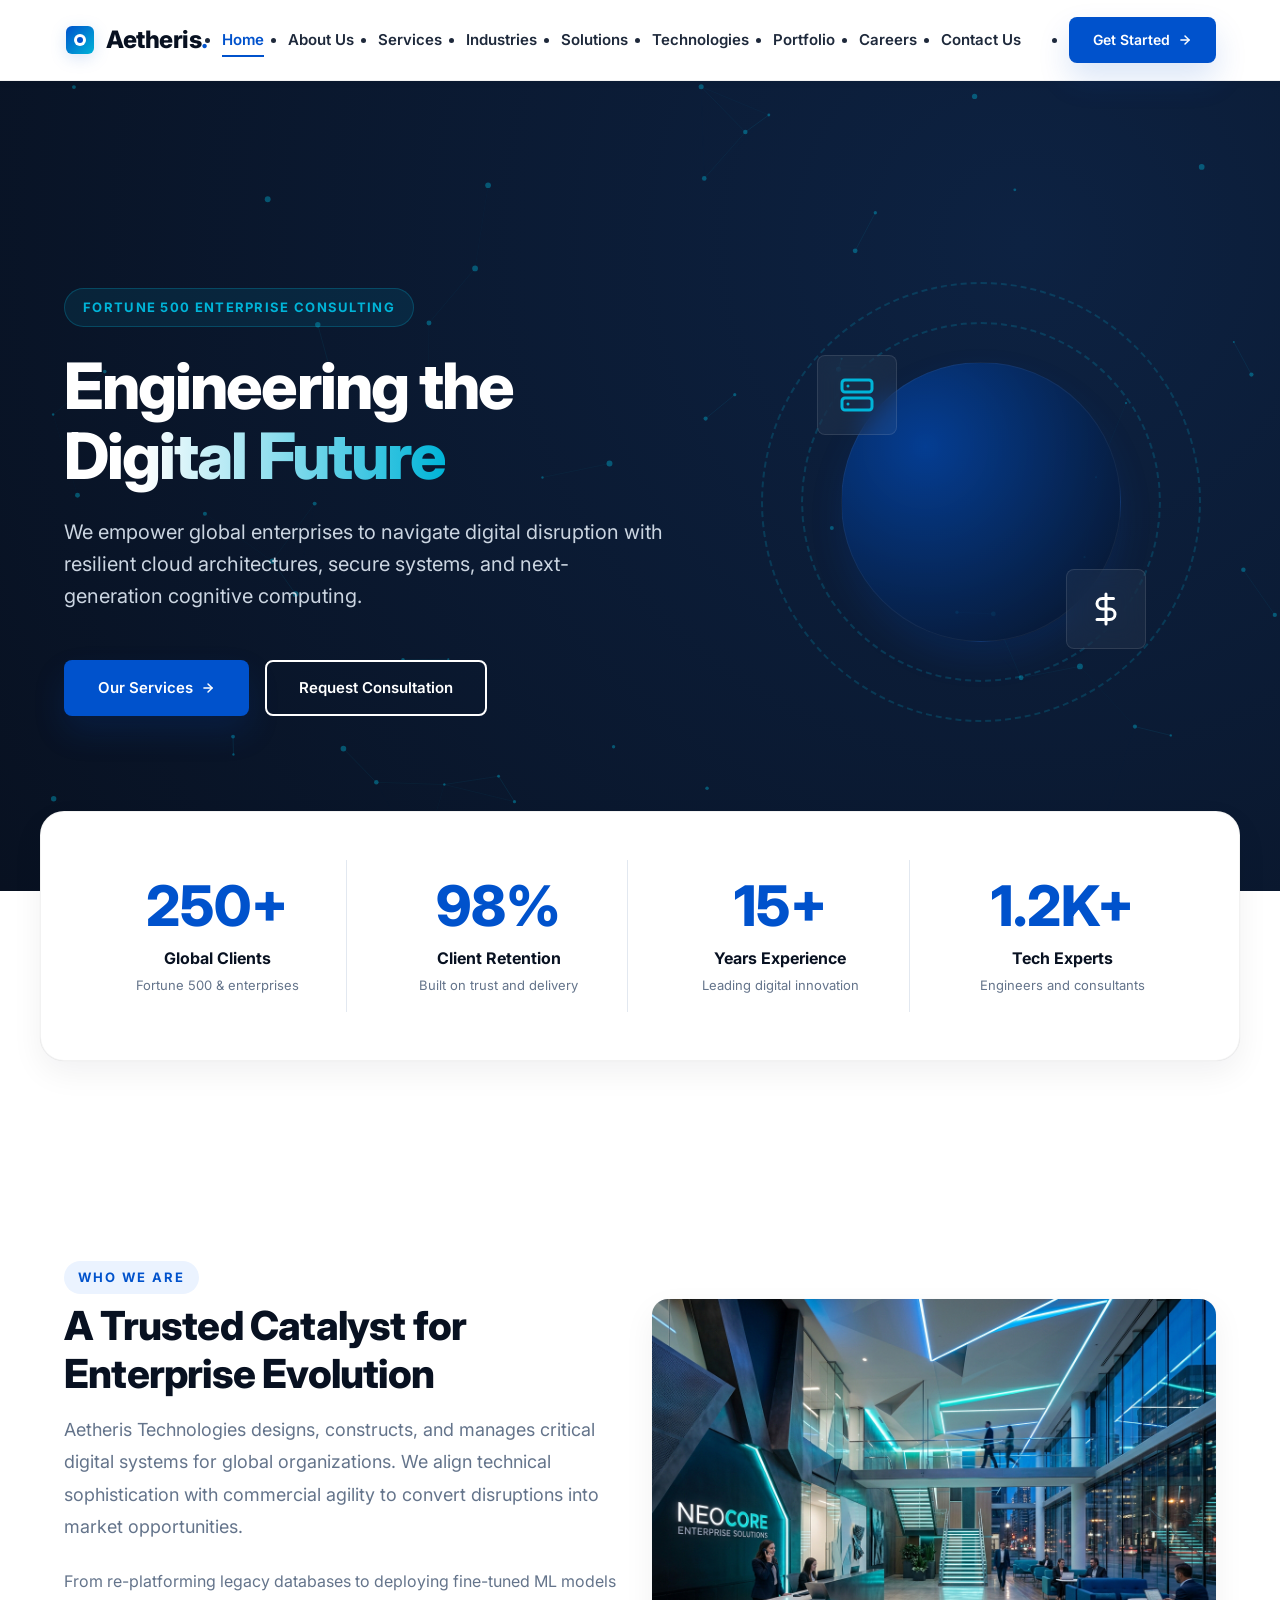
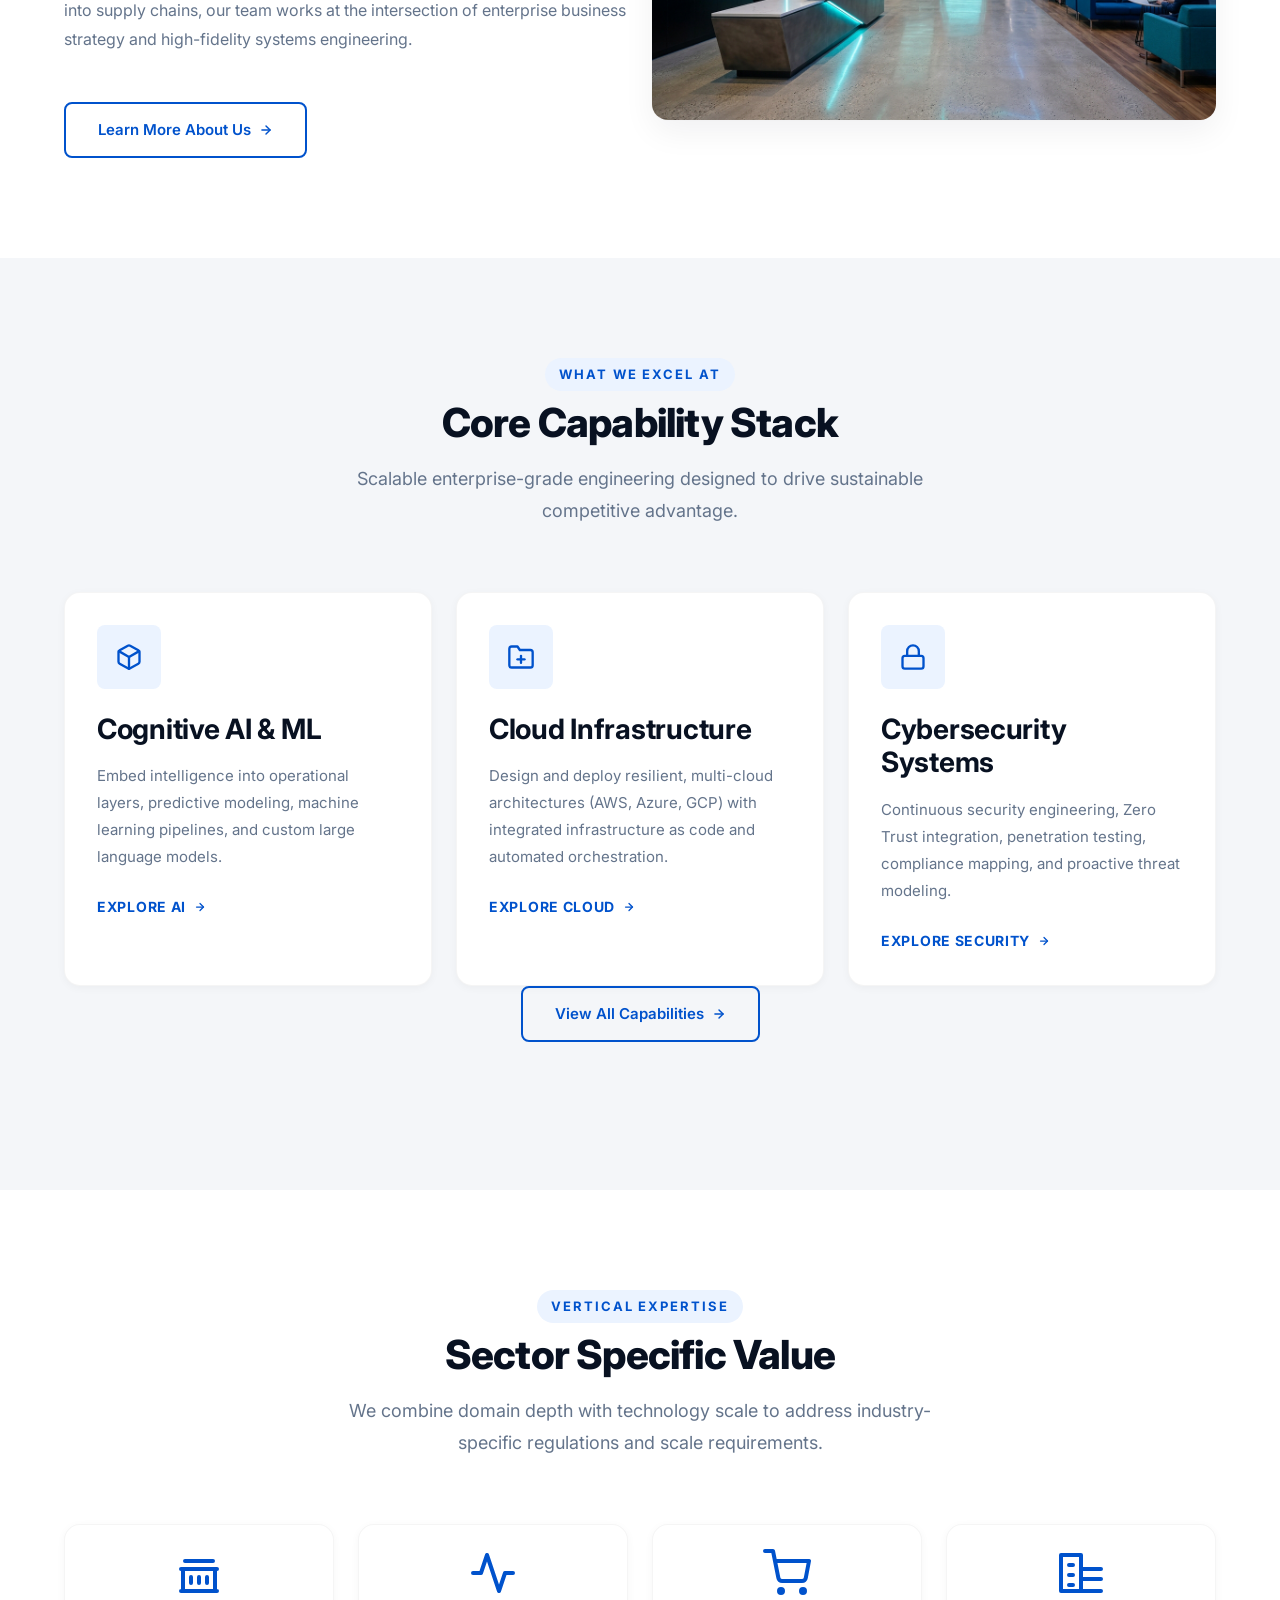
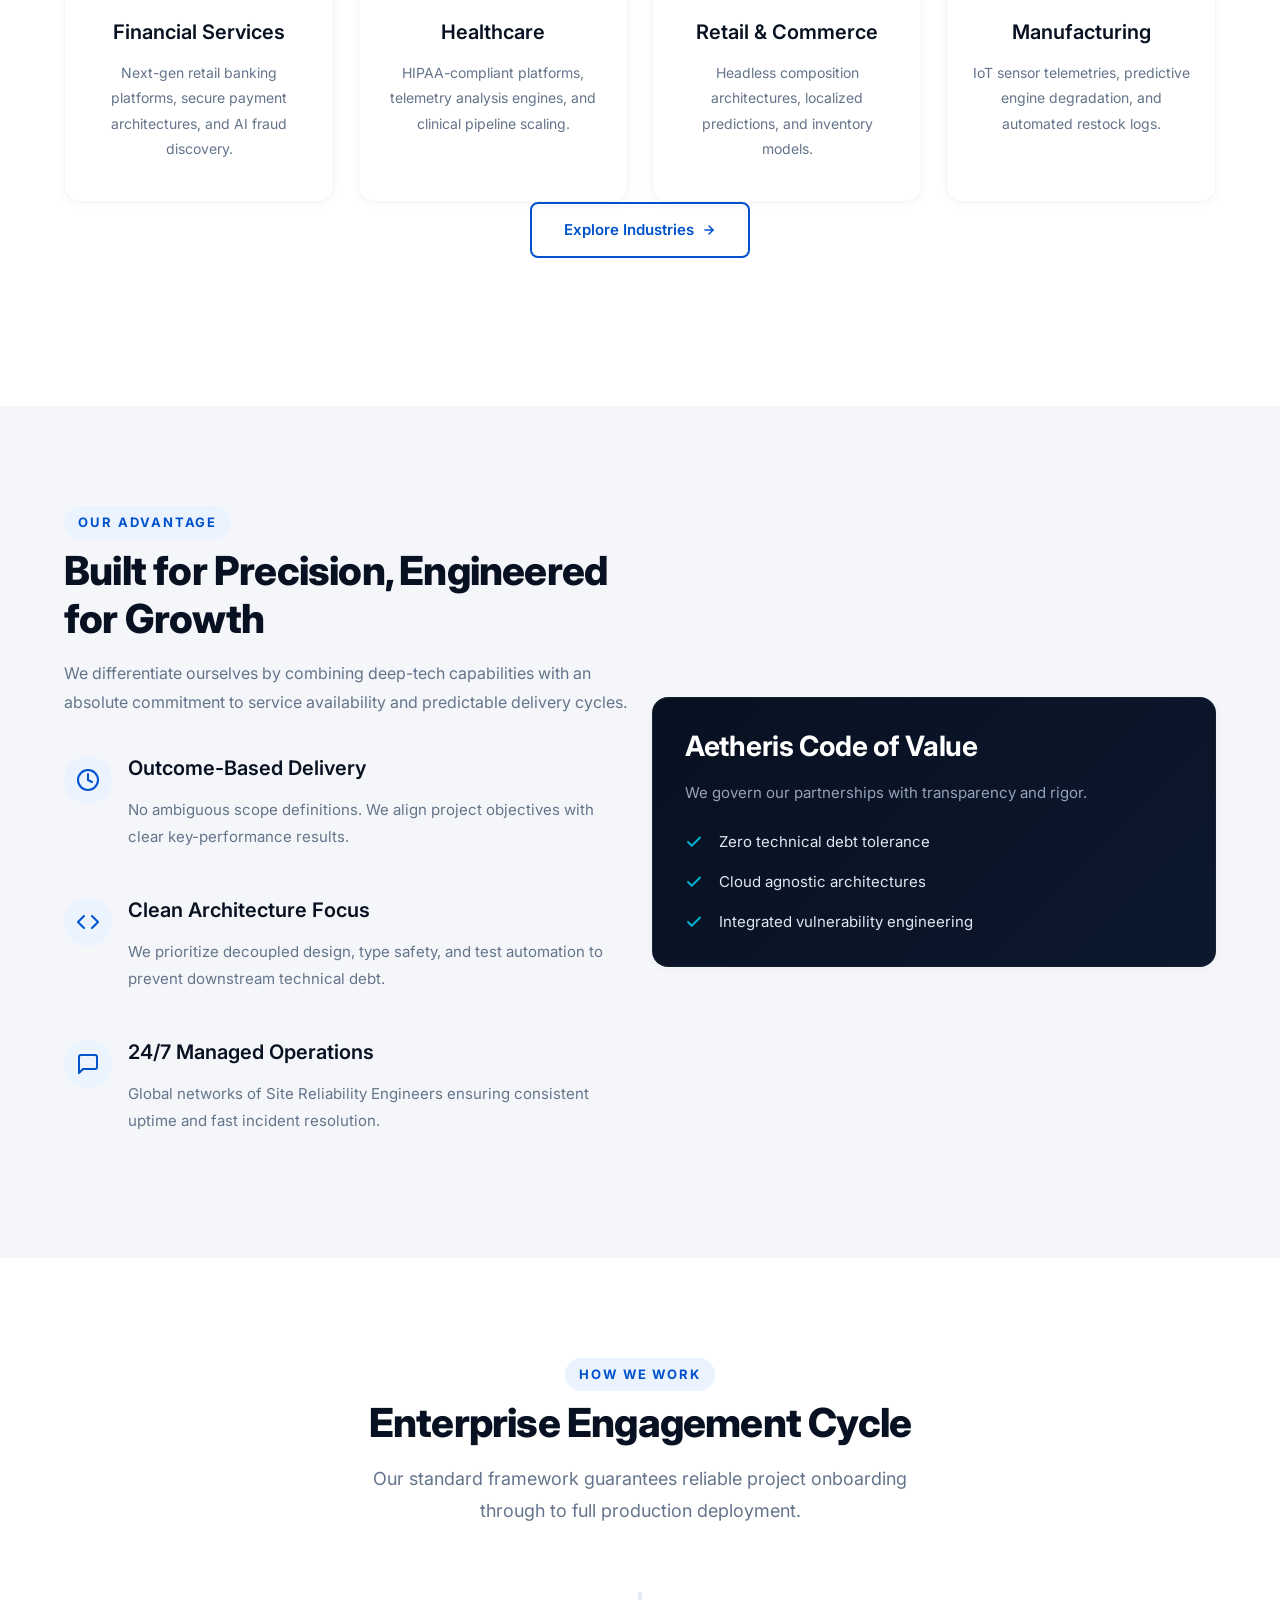
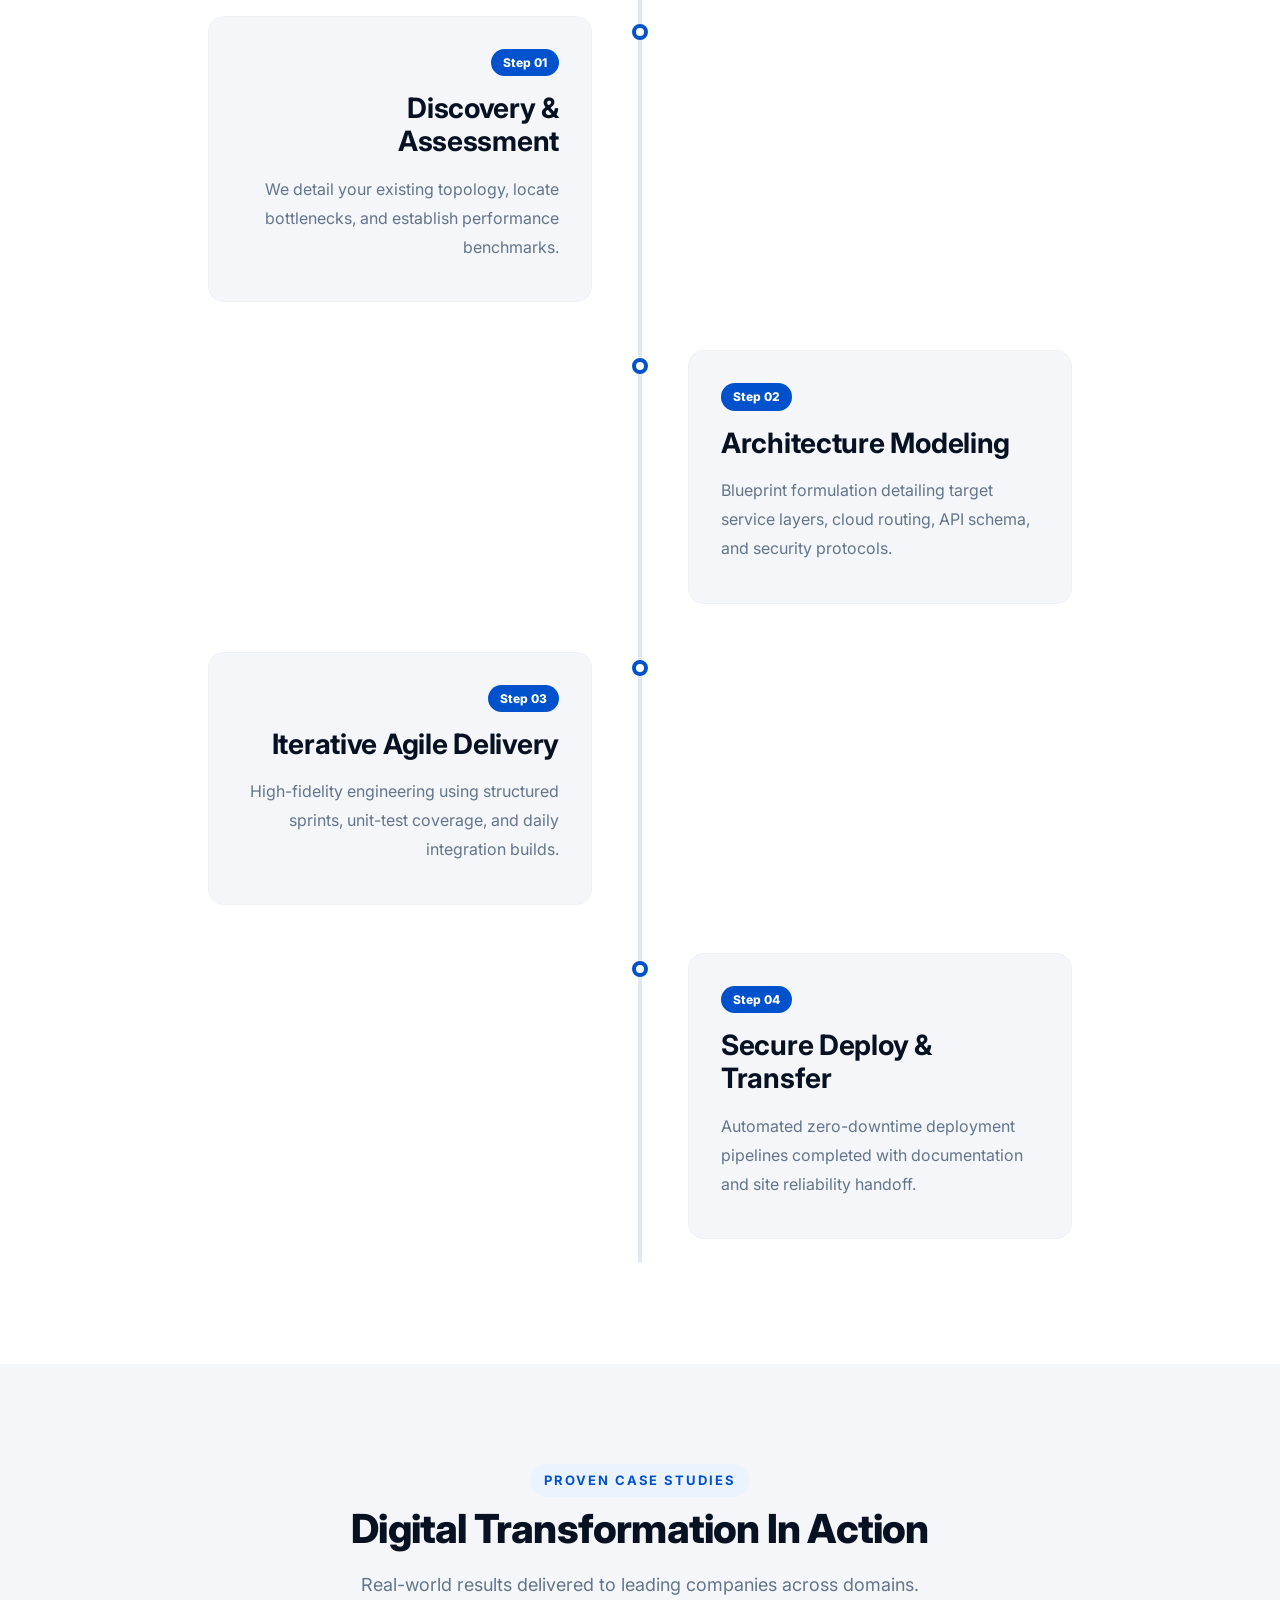
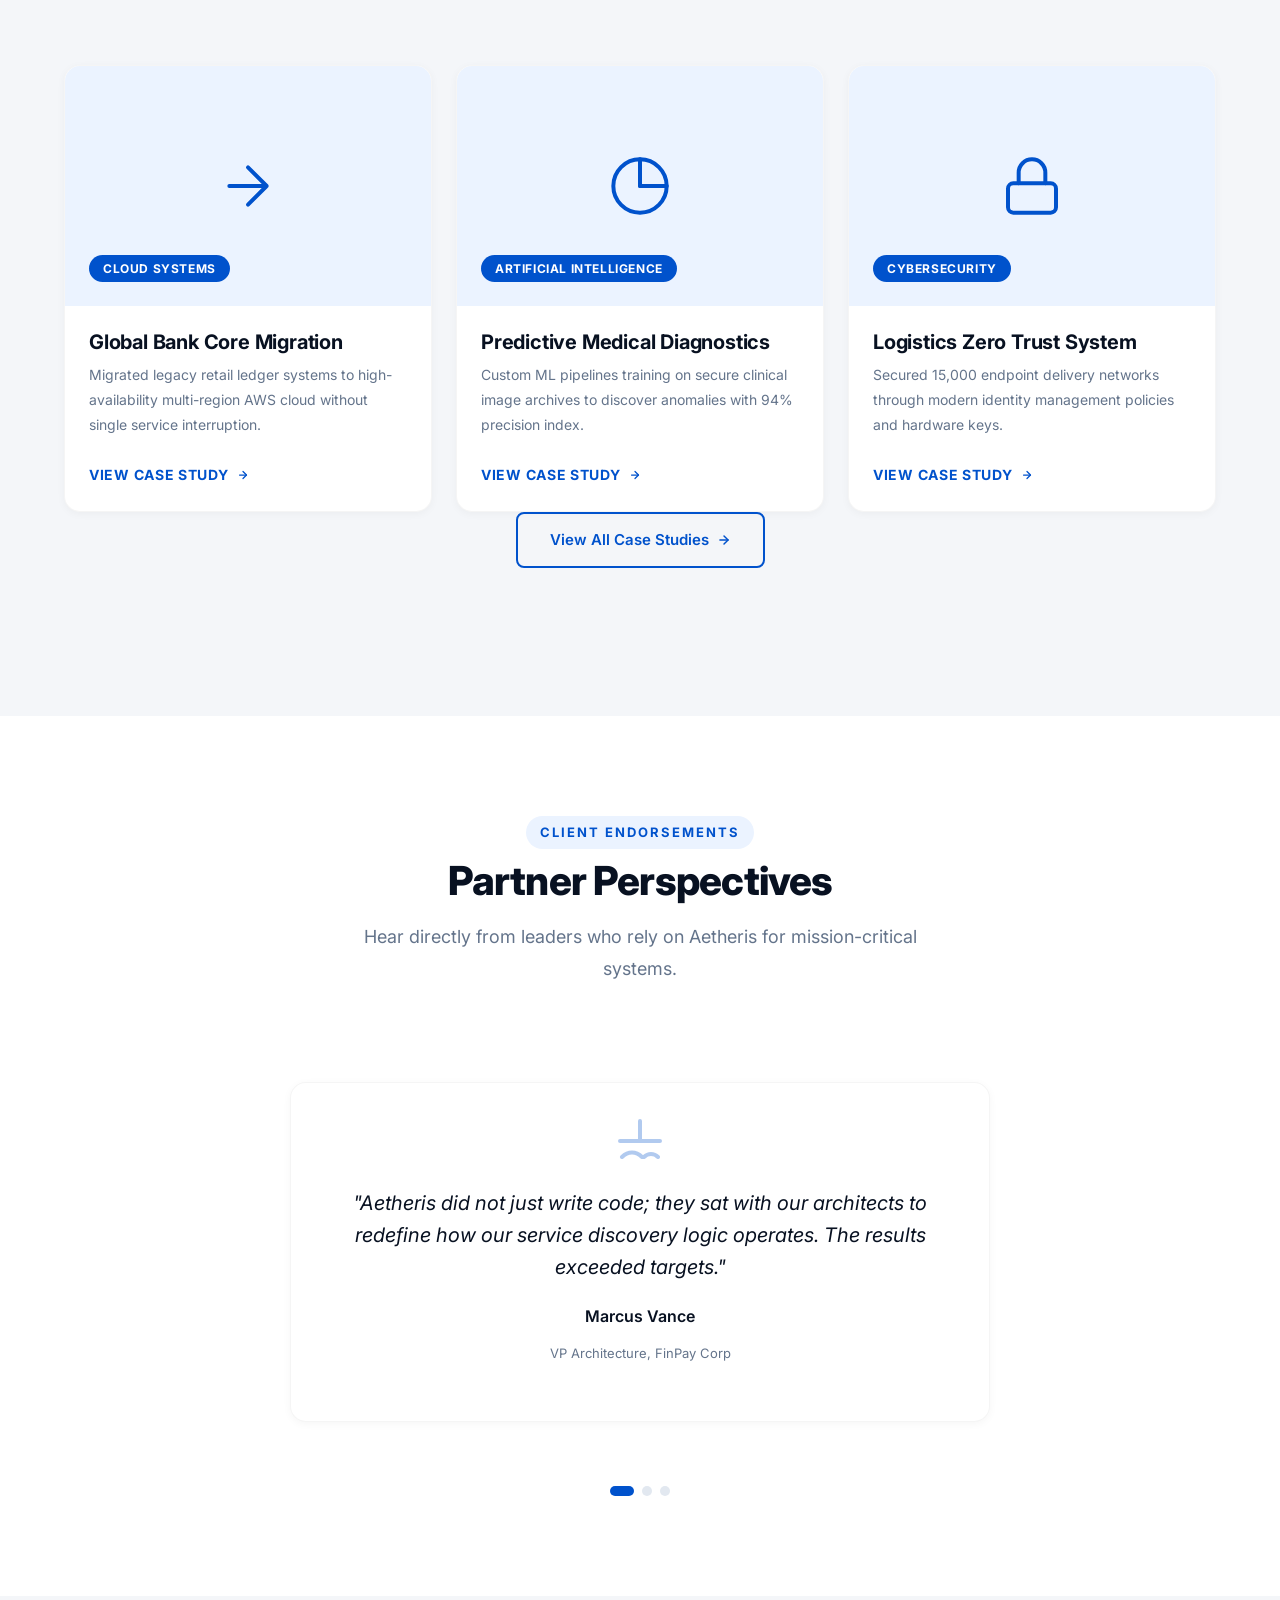
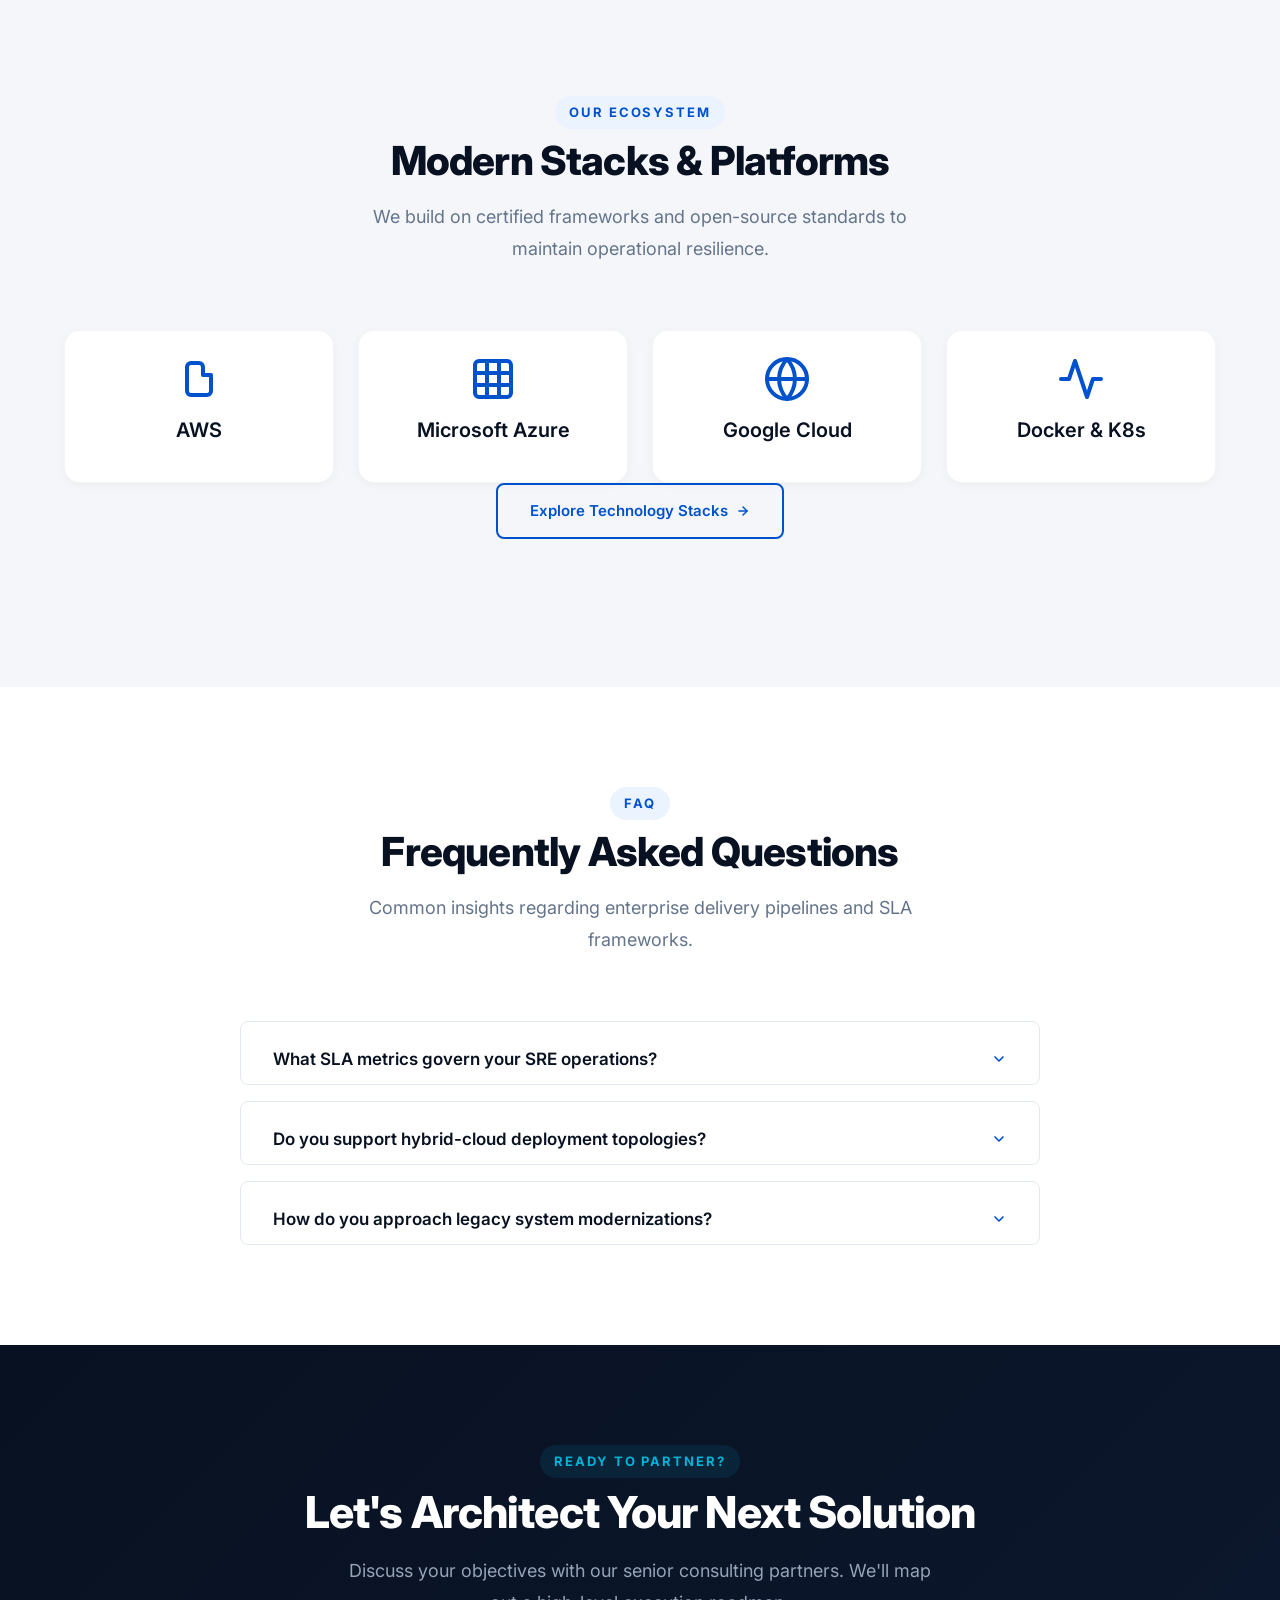
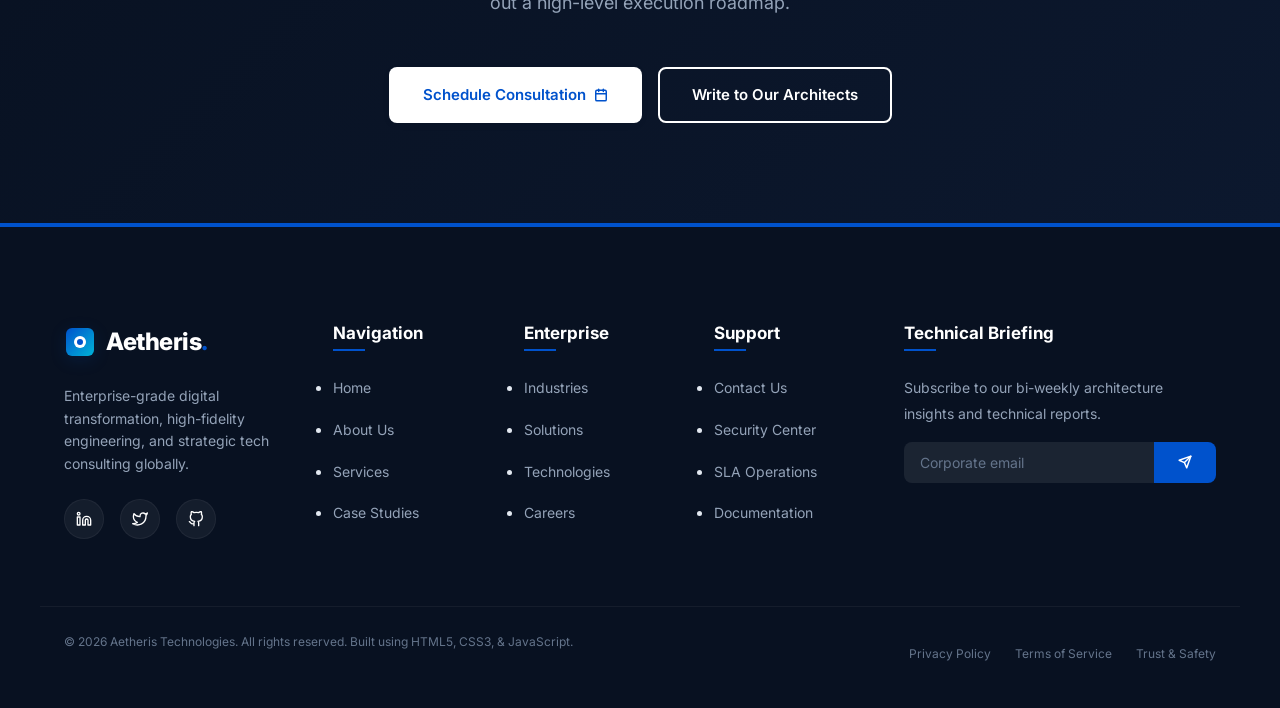
==== commit c6f66c6a: "images added" ====
--- a/index.html
+++ b/index.html
@@ -130,18 +130,13 @@
                 <h2 class="section-title">A Trusted Catalyst for Enterprise Evolution</h2>
                 <p class="text-muted spacer-md" style="font-size: 1.125rem;">Aetheris Technologies designs, constructs, and manages critical digital systems for global organizations. We align technical sophistication with commercial agility to convert disruptions into market opportunities.</p>
                 <p class="text-muted spacer-sm">From re-platforming legacy databases to deploying fine-tuned ML models into supply chains, our team works at the intersection of enterprise business strategy and high-fidelity systems engineering.</p>
-                <div class="spacer-md"></div>
                 <a href="about.html" class="btn btn-secondary">
-                    About Aetheris
+                    Learn More About Us
                     <svg class="btn-svg" viewBox="0 0 24 24" fill="none" stroke="currentColor" stroke-width="2.5" stroke-linecap="round" stroke-linejoin="round"><line x1="5" y1="12" x2="19" y2="12"></line><polyline points="12 5 19 12 12 19"></polyline></svg>
                 </a>
             </div>
-            <div class="flex-center" style="position: relative; min-height: 320px;">
-                <div class="card glass hover-glow" style="width: 100%; border: 1px solid var(--border-color); background-color: var(--accent-light);">
-                    <svg style="width: 32px; height: 32px; color: var(--primary-blue); margin-bottom: var(--space-2);" viewBox="0 0 24 24" fill="none" stroke="currentColor" stroke-width="2" stroke-linecap="round" stroke-linejoin="round"><path d="M3 21c3-3 7-3 10 0M14 21c2-2 5-2 7 0M12 3v10M12 13h10M12 13H2"></path></svg>
-                    <p style="font-style: italic; font-size: 1.25rem; font-weight: 500; color: var(--primary-deep); margin-bottom: var(--space-2);">"Aetheris has been instrumental in upgrading our core transaction systems. Their architecture-first principles saved us months of cycle time."</p>
-                    <h4 style="font-size: 0.875rem; color: var(--text-dark);">Chief Technology Officer, Global Bank Corporation</h4>
-                </div>
+            <div class="flex-center" style="position: relative;">
+                <img src="images/about-intro.jpg" alt="Aetheris Technologies modern executive corporate office lobby" width="600" height="450" style="width: 100%; height: auto; border-radius: var(--border-radius-lg); box-shadow: var(--shadow-md); object-fit: cover; display: block;" loading="lazy">
             </div>
         </div>
     </section>
--- a/css/style.css
+++ b/css/style.css
@@ -37,7 +37,7 @@
     --space-16: 128px;
     
     /* Typography */
-    --font-heading: 'Plus Jakarta Sans', sans-serif;
+    --font-heading: 'Inter', sans-serif;
     --font-body: 'Inter', sans-serif;
     
     /* Borders & Elevations */
@@ -89,6 +89,18 @@
     color: var(--primary-deep);
     font-weight: 700;
     line-height: 1.2;
+    margin-bottom: var(--space-2);
+}
+
+p {
+    line-height: 1.8;
+    max-width: 600px;
+    margin-bottom: var(--space-3);
+}
+
+.text-center p, .section-header p {
+    margin-left: auto;
+    margin-right: auto;
 }
 
 h1 { font-size: 3.5rem; font-weight: 800; letter-spacing: -0.03em; }
@@ -117,7 +129,7 @@
 }
 
 .section {
-    padding: var(--space-12) 0;
+    padding: 100px 0;
     position: relative;
 }
 
@@ -183,7 +195,10 @@
     gap: var(--space-3);
 }
 
-.grid-2 { grid-template-columns: repeat(2, 1fr); }
+.grid-2 { 
+    grid-template-columns: repeat(2, 1fr); 
+    align-items: center;
+}
 .grid-3 { grid-template-columns: repeat(3, 1fr); }
 .grid-4 { grid-template-columns: repeat(4, 1fr); }
 
@@ -193,11 +208,32 @@
     justify-content: center;
 }
 
-.spacer-xs { height: var(--space-1); }
-.spacer-sm { height: var(--space-2); }
-.spacer-md { height: var(--space-3); }
-.spacer-lg { height: var(--space-6); }
-.spacer-xl { height: var(--space-8); }
+/* Spacer Utilities - use margin-bottom for text elements to prevent overlapping */
+.spacer-xs { margin-bottom: var(--space-1); }
+.spacer-sm { margin-bottom: var(--space-2); }
+.spacer-md { margin-bottom: var(--space-3); }
+.spacer-lg { margin-bottom: var(--space-6); }
+.spacer-xl { margin-bottom: var(--space-8); }
+
+/* Keep height for empty spacer divs to preserve vertical gaps */
+div:empty.spacer-xs, div:empty.spacer-sm, div:empty.spacer-md, div:empty.spacer-lg, div:empty.spacer-xl {
+    margin-bottom: 0;
+    display: block;
+    width: 100%;
+}
+div:empty.spacer-xs { height: var(--space-1); }
+div:empty.spacer-sm { height: var(--space-2); }
+div:empty.spacer-md { height: var(--space-3); }
+div:empty.spacer-lg { height: var(--space-6); }
+div:empty.spacer-xl { height: var(--space-8); }
+
+/* Ensure buttons always appear below paragraphs with at least 32px spacing */
+p + .btn, 
+p + .hero-buttons, 
+p + a.btn, 
+p + button.btn {
+    margin-top: var(--space-4) !important;
+}
 
 .text-center { text-align: center; }
 .text-muted { color: var(--text-muted); }
@@ -208,14 +244,22 @@
    ======================================================================== */
 .reveal-on-scroll {
     opacity: 0;
-    transform: translateY(32px);
-    transition: opacity var(--transition-slow), transform var(--transition-slow);
+    transform: translateY(20px);
+    transition: opacity 0.8s cubic-bezier(0.16, 1, 0.3, 1), transform 0.8s cubic-bezier(0.16, 1, 0.3, 1);
     will-change: opacity, transform;
 }
 
 .reveal-active {
     opacity: 1;
     transform: translateY(0);
+}
+
+@media (prefers-reduced-motion: reduce) {
+    .reveal-on-scroll {
+        opacity: 1 !important;
+        transform: none !important;
+        transition: none !important;
+    }
 }
 
 /* ========================================================================
@@ -346,12 +390,40 @@
     padding: 14px 32px;
     border-radius: var(--border-radius-md);
     cursor: pointer;
-    transition: var(--transition-smooth);
+    transition: all 0.3s cubic-bezier(0.16, 1, 0.3, 1);
     border: 2px solid transparent;
     text-align: center;
     white-space: nowrap;
     position: relative;
     overflow: hidden;
+    z-index: 1;
+}
+
+.btn::after {
+    content: '';
+    position: absolute;
+    top: 0;
+    left: -75%;
+    width: 50%;
+    height: 100%;
+    background: linear-gradient(
+        to right,
+        rgba(255, 255, 255, 0) 0%,
+        rgba(255, 255, 255, 0.4) 50%,
+        rgba(255, 255, 255, 0) 100%
+    );
+    transform: skewX(-25deg);
+    transition: none;
+    z-index: 2;
+}
+
+.btn:hover::after {
+    left: 125%;
+    transition: left 0.75s ease-in-out;
+}
+
+.btn:active {
+    transform: translateY(0) scale(0.98);
 }
 
 .btn-primary {
@@ -412,7 +484,7 @@
     width: 14px;
     height: 14px;
     margin-left: 8px;
-    transition: transform var(--transition-fast);
+    transition: transform 0.2s cubic-bezier(0.16, 1, 0.3, 1);
 }
 
 .btn:hover .btn-svg {
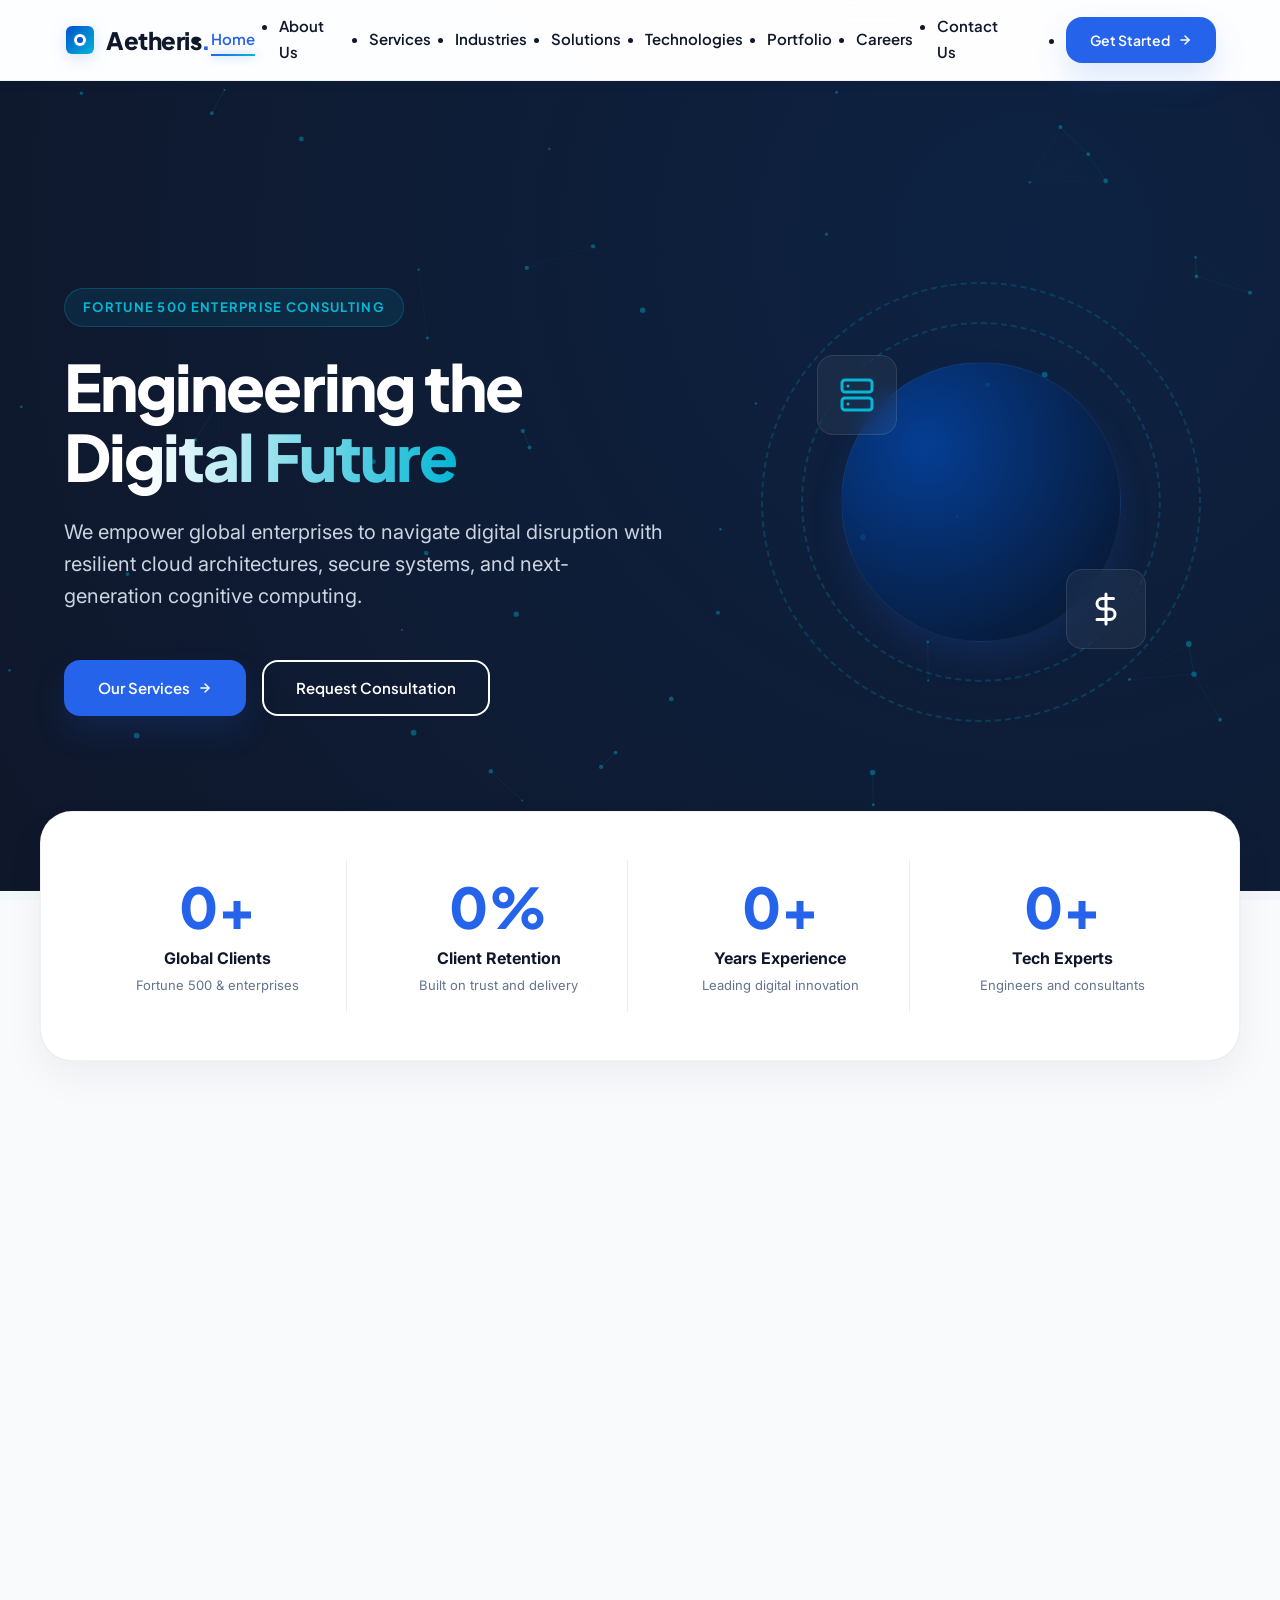
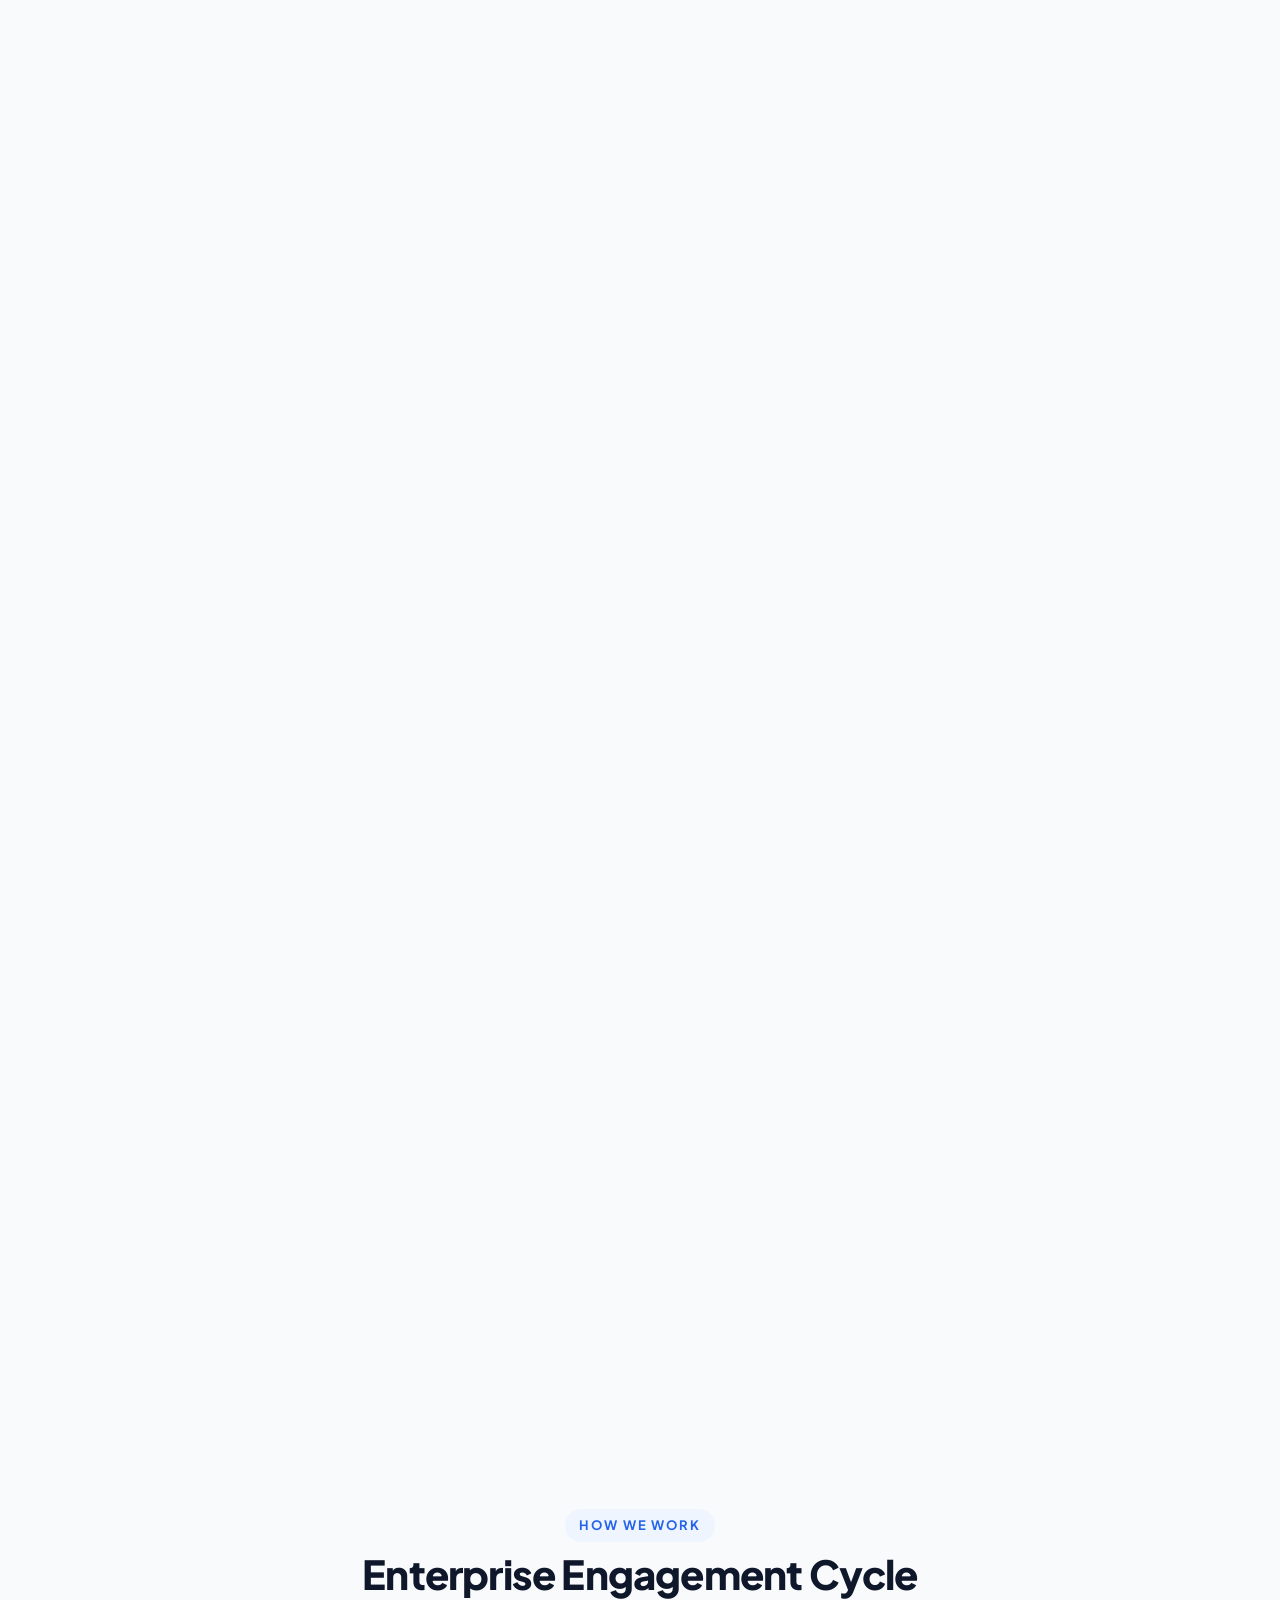
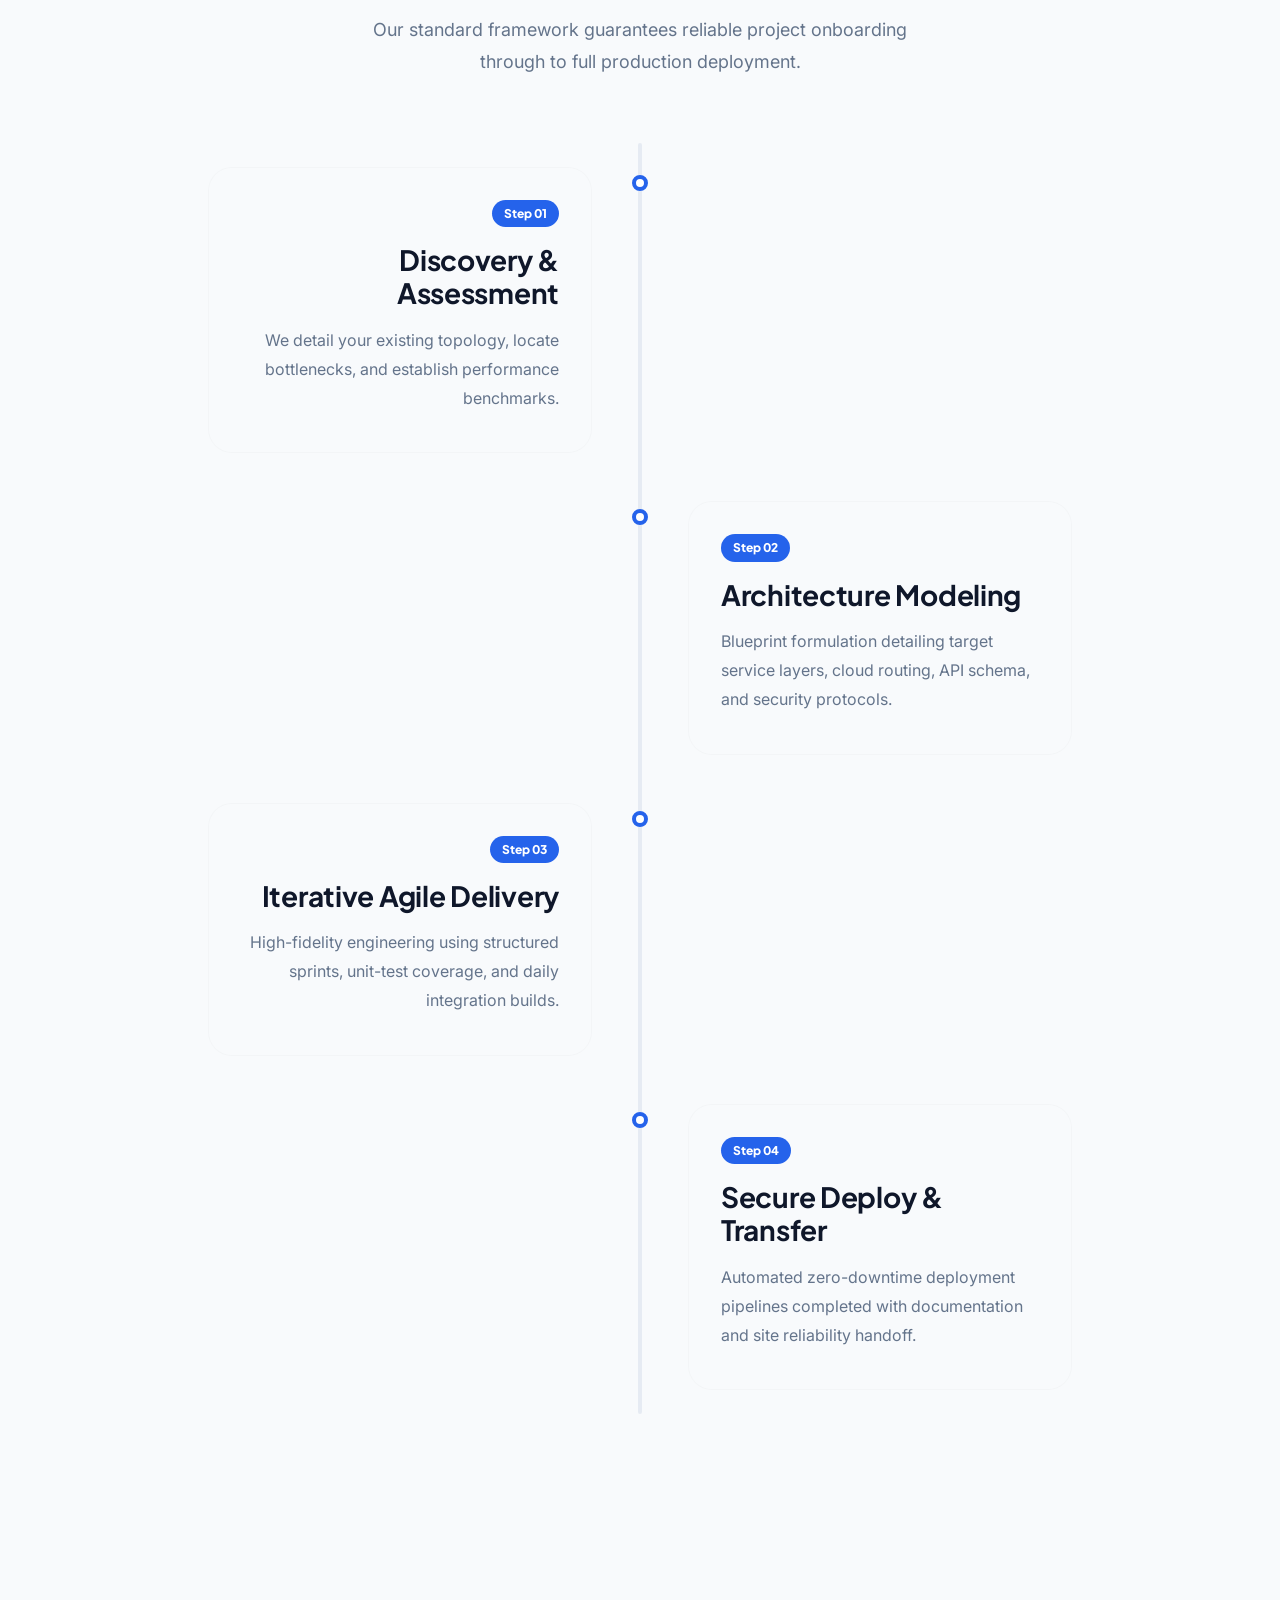
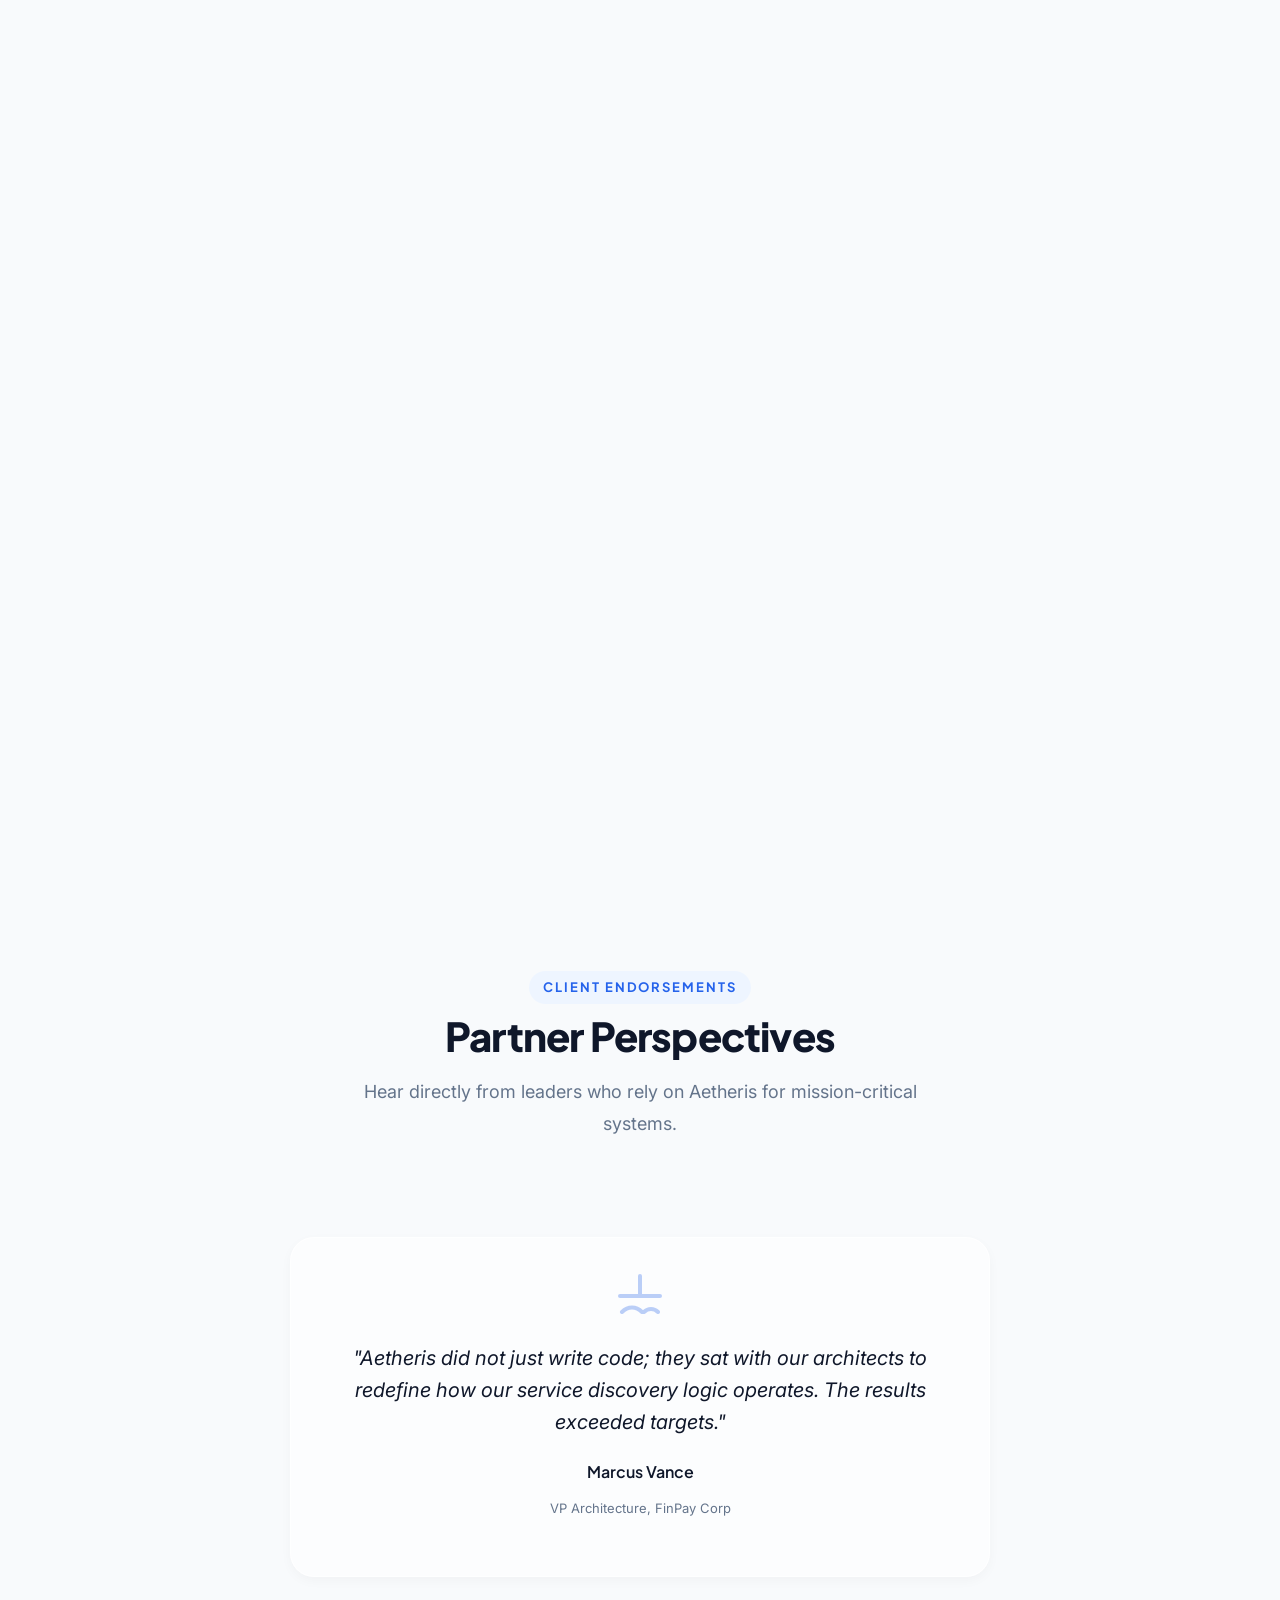
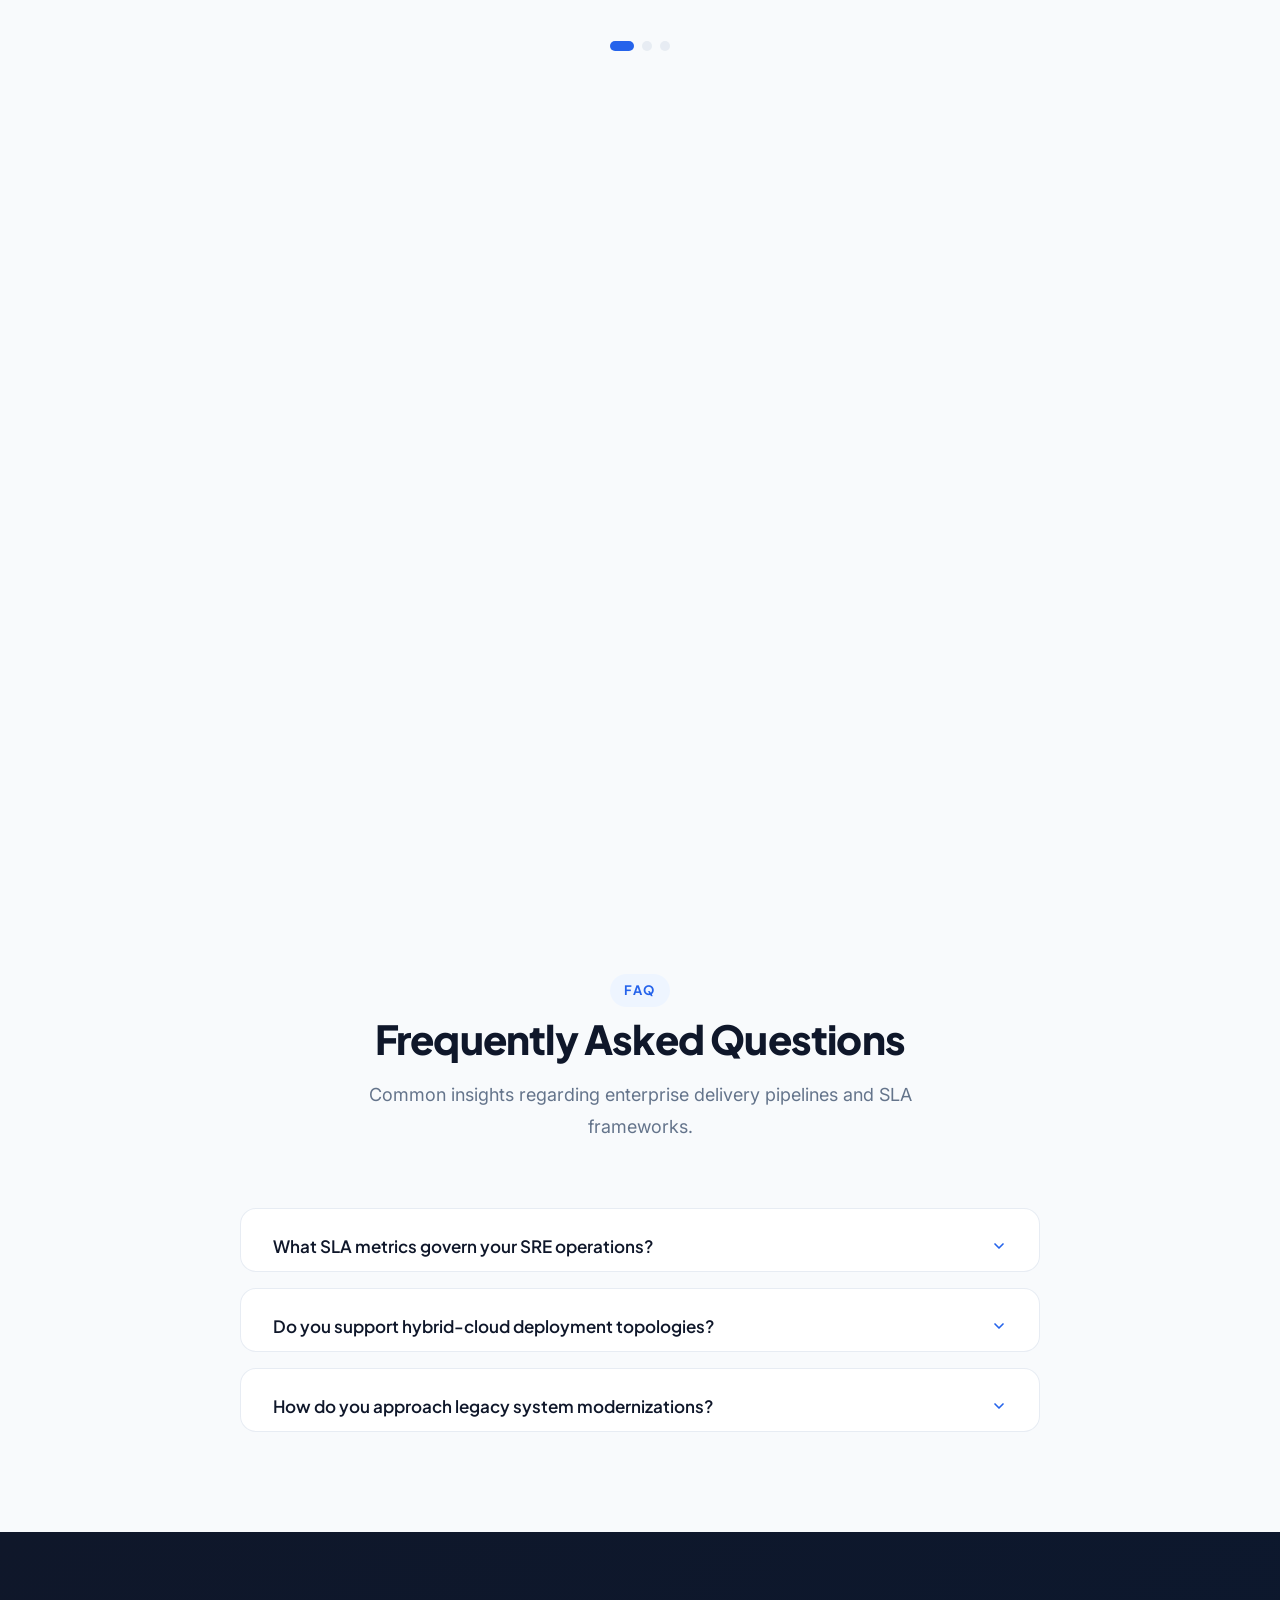
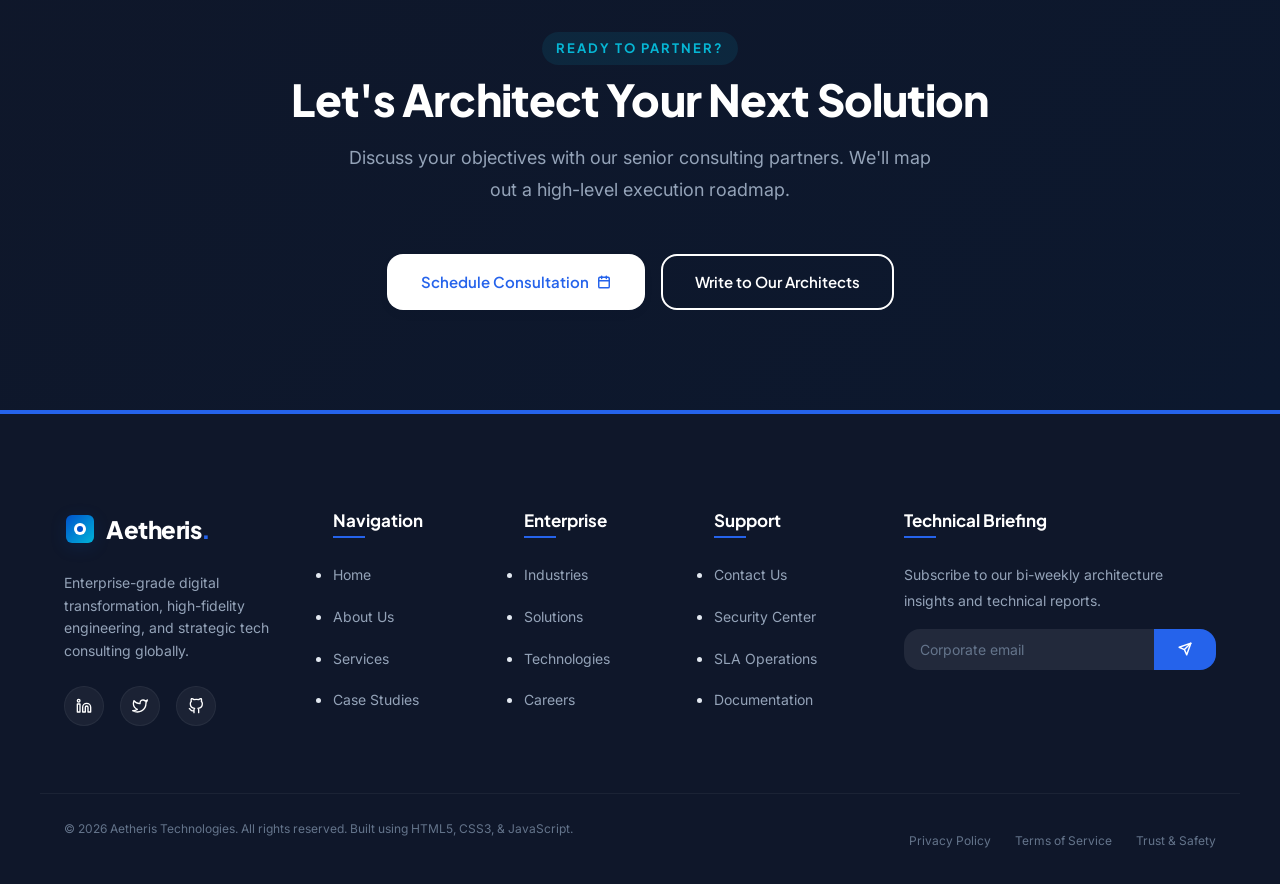
==== commit 69e0a673: "modifications" ====
--- a/index.html
+++ b/index.html
@@ -5,10 +5,18 @@
     <meta name="viewport" content="width=device-width, initial-scale=1.0">
     <title>Aetheris Technologies | Enterprise Digital Transformation & IT Consulting</title>
     <meta name="description" content="Aetheris Technologies delivers world-class enterprise software development, cloud computing, cybersecurity, AI solutions, and digital consulting.">
-    <!-- Google Fonts -->
+    <!-- Third-Party CSS for Animations -->
+    <link rel="stylesheet" href="https://unpkg.com/aos@next/dist/aos.css" />
     <link rel="stylesheet" href="css/style.css">
 </head>
 <body>
+
+    <!-- Animated background blobs -->
+    <div class="bg-blobs-container">
+        <div class="bg-blob blob-blue"></div>
+        <div class="bg-blob blob-cyan"></div>
+        <div class="bg-blob blob-purple"></div>
+    </div>
 
     <!-- ========================================================================
        1. NAVIGATION HEADER
@@ -123,20 +131,25 @@
     <!-- ========================================================================
        4. COMPANY INTRODUCTION
        ======================================================================== -->
-    <section class="section reveal-on-scroll" id="home-intro">
+    <!-- ========================================================================
+       4. COMPANY INTRODUCTION
+       ======================================================================== -->
+    <section class="section reveal-on-scroll" id="home-intro" data-aos="fade-up">
         <div class="container grid grid-2" style="align-items: center;">
             <div>
                 <span class="section-subtitle">Who We Are</span>
-                <h2 class="section-title">A Trusted Catalyst for Enterprise Evolution</h2>
+                <h2 class="section-title" style="font-size: 2.85rem; line-height: 1.15; font-weight: 800; letter-spacing: -0.02em;">A Trusted Catalyst for Enterprise Evolution</h2>
                 <p class="text-muted spacer-md" style="font-size: 1.125rem;">Aetheris Technologies designs, constructs, and manages critical digital systems for global organizations. We align technical sophistication with commercial agility to convert disruptions into market opportunities.</p>
                 <p class="text-muted spacer-sm">From re-platforming legacy databases to deploying fine-tuned ML models into supply chains, our team works at the intersection of enterprise business strategy and high-fidelity systems engineering.</p>
-                <a href="about.html" class="btn btn-secondary">
+                <a href="about.html" class="btn btn-secondary glass">
                     Learn More About Us
                     <svg class="btn-svg" viewBox="0 0 24 24" fill="none" stroke="currentColor" stroke-width="2.5" stroke-linecap="round" stroke-linejoin="round"><line x1="5" y1="12" x2="19" y2="12"></line><polyline points="12 5 19 12 12 19"></polyline></svg>
                 </a>
             </div>
-            <div class="flex-center" style="position: relative;">
-                <img src="images/about-intro.jpg" alt="Aetheris Technologies modern executive corporate office lobby" width="600" height="450" style="width: 100%; height: auto; border-radius: var(--border-radius-lg); box-shadow: var(--shadow-md); object-fit: cover; display: block;" loading="lazy">
+            <div class="flex-center" style="position: relative; padding: 12px;" data-aos="slide-left">
+                <!-- Glowing Backplate behind image -->
+                <div style="position: absolute; width: 85%; height: 85%; background: radial-gradient(circle, rgba(37, 99, 235, 0.22) 0%, transparent 70%); filter: blur(40px); z-index: -1;"></div>
+                <img src="https://images.unsplash.com/photo-1504384308090-c894fdcc538d?auto=format&fit=crop&w=800&q=80" alt="Aetheris Technologies Enterprise Digital Transformation" width="600" height="450" style="width: 100%; height: auto; border-radius: var(--border-radius-lg); box-shadow: var(--shadow-lg); object-fit: cover; display: block; border: 1px solid rgba(255, 255, 255, 0.35);" loading="lazy">
             </div>
         </div>
     </section>
@@ -144,7 +157,7 @@
     <!-- ========================================================================
        5. SERVICES PREVIEW WITH MODERN CUSTOM SVG ICONS
        ======================================================================== -->
-    <section class="section section-bg-light reveal-on-scroll" id="home-services">
+    <section class="section section-bg-light reveal-on-scroll" id="home-services" data-aos="fade-up">
         <div class="container">
             <div class="section-header">
                 <span class="section-subtitle">What We Excel At</span>
@@ -154,9 +167,11 @@
             
             <div class="grid grid-3">
                 <!-- Card 1 -->
-                <div class="card hover-glow">
-                    <div class="card-icon-wrapper flex-center">
-                        <svg class="card-icon-svg" viewBox="0 0 24 24" fill="none" stroke="currentColor" stroke-width="2" stroke-linecap="round" stroke-linejoin="round"><path d="M21 16V8a2 2 0 0 0-1-1.73l-7-4a2 2 0 0 0-2 0l-7 4A2 2 0 0 0 3 8v8a2 2 0 0 0 1 1.73l7 4a2 2 0 0 0 2 0l7-4A2 2 0 0 0 21 16z"></path><polyline points="3.27 6.96 12 12.01 20.73 6.96"></polyline><line x1="12" y1="22.08" x2="12" y2="12"></line></svg>
+                <div class="card hover-glow hover-glow-border" data-aos="fade-up" data-aos-delay="100">
+                    <div class="card-img-container">
+                        <span class="card-badge">AI & Machine Learning</span>
+                        <div class="card-img-overlay"></div>
+                        <img src="https://images.unsplash.com/photo-1618005182384-a83a8bd57fbe?auto=format&fit=crop&w=800&q=80" alt="Cognitive AI & ML" width="360" height="200" loading="lazy">
                     </div>
                     <h3 class="card-title">Cognitive AI & ML</h3>
                     <p class="card-text">Embed intelligence into operational layers, predictive modeling, machine learning pipelines, and custom large language models.</p>
@@ -166,9 +181,11 @@
                     </a>
                 </div>
                 <!-- Card 2 -->
-                <div class="card hover-glow">
-                    <div class="card-icon-wrapper flex-center">
-                        <svg class="card-icon-svg" viewBox="0 0 24 24" fill="none" stroke="currentColor" stroke-width="2" stroke-linecap="round" stroke-linejoin="round"><path d="M22 19a2 2 0 0 1-2 2H4a2 2 0 0 1-2-2V5a2 2 0 0 1 2-2h5l2 3h9a2 2 0 0 1 2 2z"></path><line x1="12" y1="11" x2="12" y2="17"></line><line x1="9" y1="14" x2="15" y2="14"></line></svg>
+                <div class="card hover-glow hover-glow-border" data-aos="fade-up" data-aos-delay="200">
+                    <div class="card-img-container">
+                        <span class="card-badge">Cloud Computing</span>
+                        <div class="card-img-overlay"></div>
+                        <img src="https://images.unsplash.com/photo-1558494949-ef010cbdcc31?auto=format&fit=crop&w=800&q=80" alt="Cloud Infrastructure" width="360" height="200" loading="lazy">
                     </div>
                     <h3 class="card-title">Cloud Infrastructure</h3>
                     <p class="card-text">Design and deploy resilient, multi-cloud architectures (AWS, Azure, GCP) with integrated infrastructure as code and automated orchestration.</p>
@@ -178,9 +195,11 @@
                     </a>
                 </div>
                 <!-- Card 3 -->
-                <div class="card hover-glow">
-                    <div class="card-icon-wrapper flex-center">
-                        <svg class="card-icon-svg" viewBox="0 0 24 24" fill="none" stroke="currentColor" stroke-width="2" stroke-linecap="round" stroke-linejoin="round"><rect x="3" y="11" width="18" height="11" rx="2" ry="2"></rect><path d="M7 11V7a5 5 0 0 1 10 0v4"></path></svg>
+                <div class="card hover-glow hover-glow-border" data-aos="fade-up" data-aos-delay="300">
+                    <div class="card-img-container">
+                        <span class="card-badge">Cybersecurity</span>
+                        <div class="card-img-overlay"></div>
+                        <img src="https://images.unsplash.com/photo-1550751827-4bd374c3f58b?auto=format&fit=crop&w=800&q=80" alt="Cybersecurity Systems" width="360" height="200" loading="lazy">
                     </div>
                     <h3 class="card-title">Cybersecurity Systems</h3>
                     <p class="card-text">Continuous security engineering, Zero Trust integration, penetration testing, compliance mapping, and proactive threat modeling.</p>
@@ -203,7 +222,7 @@
     <!-- ========================================================================
        6. INDUSTRIES WE SERVE
        ======================================================================== -->
-    <section class="section reveal-on-scroll" id="home-industries">
+    <section class="section reveal-on-scroll" id="home-industries" data-aos="fade-up">
         <div class="container">
             <div class="section-header">
                 <span class="section-subtitle">Vertical Expertise</span>
@@ -212,25 +231,52 @@
             </div>
             
             <div class="grid grid-4">
-                <div class="card text-center hover-glow" style="padding: var(--space-3);">
-                    <svg style="width: 48px; height: 48px; color: var(--primary-blue); margin: 0 auto var(--space-2) auto;" viewBox="0 0 24 24" fill="none" stroke="currentColor" stroke-width="2" stroke-linecap="round" stroke-linejoin="round"><path d="M3 21h18M3 10h18M5 6h14M4 10v11M20 10v11M8 14v3M12 14v3M16 14v3"></path></svg>
-                    <h4>Financial Services</h4>
-                    <p class="text-muted spacer-sm" style="font-size: 0.875rem;">Next-gen retail banking platforms, secure payment architectures, and AI fraud discovery.</p>
-                </div>
-                <div class="card text-center hover-glow" style="padding: var(--space-3);">
-                    <svg style="width: 48px; height: 48px; color: var(--primary-blue); margin: 0 auto var(--space-2) auto;" viewBox="0 0 24 24" fill="none" stroke="currentColor" stroke-width="2" stroke-linecap="round" stroke-linejoin="round"><path d="M22 12h-4l-3 9L9 3l-3 9H2"></path></svg>
-                    <h4>Healthcare</h4>
-                    <p class="text-muted spacer-sm" style="font-size: 0.875rem;">HIPAA-compliant platforms, telemetry analysis engines, and clinical pipeline scaling.</p>
-                </div>
-                <div class="card text-center hover-glow" style="padding: var(--space-3);">
-                    <svg style="width: 48px; height: 48px; color: var(--primary-blue); margin: 0 auto var(--space-2) auto;" viewBox="0 0 24 24" fill="none" stroke="currentColor" stroke-width="2" stroke-linecap="round" stroke-linejoin="round"><circle cx="9" cy="21" r="1"></circle><circle cx="20" cy="21" r="1"></circle><path d="M1 1h4l2.68 13.39a2 2 0 0 0 2 1.61h9.72a2 2 0 0 0 2-1.61L23 6H6"></path></svg>
-                    <h4>Retail & Commerce</h4>
-                    <p class="text-muted spacer-sm" style="font-size: 0.875rem;">Headless composition architectures, localized predictions, and inventory models.</p>
-                </div>
-                <div class="card text-center hover-glow" style="padding: var(--space-3);">
-                    <svg style="width: 48px; height: 48px; color: var(--primary-blue); margin: 0 auto var(--space-2) auto;" viewBox="0 0 24 24" fill="none" stroke="currentColor" stroke-width="2" stroke-linecap="round" stroke-linejoin="round"><path d="M22 21H2V3h10v18M12 10h10M12 15h10M6 8h2M6 13h2M6 18h2"></path></svg>
-                    <h4>Manufacturing</h4>
-                    <p class="text-muted spacer-sm" style="font-size: 0.875rem;">IoT sensor telemetries, predictive engine degradation, and automated restock logs.</p>
+                <!-- Financial Services -->
+                <div class="card hover-glow hover-glow-border glass" style="padding: 0; display: flex; flex-direction: column;" data-aos="fade-up" data-aos-delay="100">
+                    <div class="card-img-container" style="height: 150px; margin: 0 0 var(--space-3) 0;">
+                        <div class="card-img-overlay"></div>
+                        <img src="https://images.unsplash.com/photo-1611974789855-9c2a0a7236a3?auto=format&fit=crop&w=800&q=80" alt="Financial Services Digital Banking" width="280" height="150" loading="lazy">
+                    </div>
+                    <div style="padding: 0 var(--space-3) var(--space-3) var(--space-3); text-align: center; flex: 1; display: flex; flex-direction: column; justify-content: space-between;">
+                        <h4 style="margin-bottom: var(--space-1);">Financial Services</h4>
+                        <p class="text-muted" style="font-size: 0.875rem; line-height: 1.5; margin-bottom: 0;">Next-gen retail banking platforms, secure payment architectures, and AI fraud discovery.</p>
+                    </div>
+                </div>
+                
+                <!-- Healthcare -->
+                <div class="card hover-glow hover-glow-border glass" style="padding: 0; display: flex; flex-direction: column;" data-aos="fade-up" data-aos-delay="200">
+                    <div class="card-img-container" style="height: 150px; margin: 0 0 var(--space-3) 0;">
+                        <div class="card-img-overlay"></div>
+                        <img src="https://images.unsplash.com/photo-1576091160399-112ba8d25d1d?auto=format&fit=crop&w=800&q=80" alt="Healthcare AI telemetries" width="280" height="150" loading="lazy">
+                    </div>
+                    <div style="padding: 0 var(--space-3) var(--space-3) var(--space-3); text-align: center; flex: 1; display: flex; flex-direction: column; justify-content: space-between;">
+                        <h4 style="margin-bottom: var(--space-1);">Healthcare</h4>
+                        <p class="text-muted" style="font-size: 0.875rem; line-height: 1.5; margin-bottom: 0;">HIPAA-compliant platforms, telemetry analysis engines, and clinical pipeline scaling.</p>
+                    </div>
+                </div>
+                
+                <!-- Retail & Commerce -->
+                <div class="card hover-glow hover-glow-border glass" style="padding: 0; display: flex; flex-direction: column;" data-aos="fade-up" data-aos-delay="300">
+                    <div class="card-img-container" style="height: 150px; margin: 0 0 var(--space-3) 0;">
+                        <div class="card-img-overlay"></div>
+                        <img src="https://images.unsplash.com/photo-1556742049-0cfed4f6a45d?auto=format&fit=crop&w=800&q=80" alt="Smart Retail & Commerce" width="280" height="150" loading="lazy">
+                    </div>
+                    <div style="padding: 0 var(--space-3) var(--space-3) var(--space-3); text-align: center; flex: 1; display: flex; flex-direction: column; justify-content: space-between;">
+                        <h4 style="margin-bottom: var(--space-1);">Retail & Commerce</h4>
+                        <p class="text-muted" style="font-size: 0.875rem; line-height: 1.5; margin-bottom: 0;">Headless composition architectures, localized predictions, and inventory models.</p>
+                    </div>
+                </div>
+                
+                <!-- Manufacturing -->
+                <div class="card hover-glow hover-glow-border glass" style="padding: 0; display: flex; flex-direction: column;" data-aos="fade-up" data-aos-delay="400">
+                    <div class="card-img-container" style="height: 150px; margin: 0 0 var(--space-3) 0;">
+                        <div class="card-img-overlay"></div>
+                        <img src="https://images.unsplash.com/photo-1581091226825-a6a2a5aee158?auto=format&fit=crop&w=800&q=80" alt="Smart Manufacturing Factory" width="280" height="150" loading="lazy">
+                    </div>
+                    <div style="padding: 0 var(--space-3) var(--space-3) var(--space-3); text-align: center; flex: 1; display: flex; flex-direction: column; justify-content: space-between;">
+                        <h4 style="margin-bottom: var(--space-1);">Manufacturing</h4>
+                        <p class="text-muted" style="font-size: 0.875rem; line-height: 1.5; margin-bottom: 0;">IoT sensor telemetries, predictive engine degradation, and automated restock logs.</p>
+                    </div>
                 </div>
             </div>
             
@@ -355,7 +401,7 @@
     <!-- ========================================================================
        9. FEATURED PROJECTS
        ======================================================================== -->
-    <section class="section section-bg-light reveal-on-scroll" id="home-featured-projects">
+    <section class="section section-bg-light reveal-on-scroll" id="home-featured-projects" data-aos="fade-up">
         <div class="container">
             <div class="section-header">
                 <span class="section-subtitle">Proven Case Studies</span>
@@ -364,42 +410,65 @@
             </div>
             
             <div class="grid grid-3">
-                <div class="portfolio-item">
-                    <div class="portfolio-img flex-center">
-                        <span class="portfolio-img-overlay">Cloud Systems</span>
-                        <svg style="width:64px; height:64px; color:var(--primary-blue);" viewBox="0 0 24 24" fill="none" stroke="currentColor" stroke-width="1.5" stroke-linecap="round" stroke-linejoin="round"><path d="M5 12h14M12 5l7 7-7 7"></path></svg>
-                    </div>
-                    <div class="portfolio-desc-wrapper">
-                        <h3 class="portfolio-item-title">Global Bank Core Migration</h3>
-                        <p class="portfolio-item-text">Migrated legacy retail ledger systems to high-availability multi-region AWS cloud without single service interruption.</p>
+                <!-- Case Study 1 -->
+                <div class="card hover-glow hover-glow-border glass" style="padding: 0; display: flex; flex-direction: column;" data-aos="fade-up" data-aos-delay="100">
+                    <div class="card-img-container" style="height: 180px; margin: 0 0 var(--space-3) 0;">
+                        <span class="card-badge">Cloud Systems</span>
+                        <div class="card-img-overlay"></div>
+                        <img src="https://images.unsplash.com/photo-1544197150-b99a580bb7a8?auto=format&fit=crop&w=800&q=80" alt="Global Bank Core Migration" width="360" height="180" loading="lazy">
+                    </div>
+                    <div style="padding: 0 var(--space-3) var(--space-3) var(--space-3); flex: 1; display: flex; flex-direction: column; justify-content: space-between;">
+                        <div>
+                            <h3 class="portfolio-item-title" style="font-size: 1.25rem; margin-bottom: var(--space-1);">Global Bank Core Migration</h3>
+                            <p class="portfolio-item-text" style="font-size: 0.875rem; line-height: 1.6; margin-bottom: var(--space-2);">Migrated legacy retail ledger systems to high-availability multi-region AWS cloud without single service interruption.</p>
+                            <div style="background: rgba(37, 99, 235, 0.05); padding: 8px 12px; border-radius: var(--border-radius-sm); border: 1px solid rgba(37, 99, 235, 0.1); margin-bottom: var(--space-3); font-size: 0.8125rem;">
+                                <strong style="color: var(--primary-blue);">Metrics:</strong> 40% cost cut &bull; 99.999% uptime
+                            </div>
+                        </div>
                         <a href="portfolio.html" class="card-link">
                             View Case Study 
                             <svg class="card-link-svg" viewBox="0 0 24 24" fill="none" stroke="currentColor" stroke-width="2.5" stroke-linecap="round" stroke-linejoin="round"><line x1="5" y1="12" x2="19" y2="12"></line><polyline points="12 5 19 12 12 19"></polyline></svg>
                         </a>
                     </div>
                 </div>
-                <div class="portfolio-item">
-                    <div class="portfolio-img flex-center">
-                        <span class="portfolio-img-overlay">Artificial Intelligence</span>
-                        <svg style="width:64px; height:64px; color:var(--primary-blue);" viewBox="0 0 24 24" fill="none" stroke="currentColor" stroke-width="1.5" stroke-linecap="round" stroke-linejoin="round"><path d="M12 2a10 10 0 1 0 10 10H12V2z"></path><path d="M12 2a10 10 0 0 1 10 10h-10V2z"></path></svg>
-                    </div>
-                    <div class="portfolio-desc-wrapper">
-                        <h3 class="portfolio-item-title">Predictive Medical Diagnostics</h3>
-                        <p class="portfolio-item-text">Custom ML pipelines training on secure clinical image archives to discover anomalies with 94% precision index.</p>
+
+                <!-- Case Study 2 -->
+                <div class="card hover-glow hover-glow-border glass" style="padding: 0; display: flex; flex-direction: column;" data-aos="fade-up" data-aos-delay="200">
+                    <div class="card-img-container" style="height: 180px; margin: 0 0 var(--space-3) 0;">
+                        <span class="card-badge">Artificial Intelligence</span>
+                        <div class="card-img-overlay"></div>
+                        <img src="https://images.unsplash.com/photo-1551288049-bebda4e38f71?auto=format&fit=crop&w=800&q=80" alt="Predictive Medical Diagnostics" width="360" height="180" loading="lazy">
+                    </div>
+                    <div style="padding: 0 var(--space-3) var(--space-3) var(--space-3); flex: 1; display: flex; flex-direction: column; justify-content: space-between;">
+                        <div>
+                            <h3 class="portfolio-item-title" style="font-size: 1.25rem; margin-bottom: var(--space-1);">Predictive Medical Diagnostics</h3>
+                            <p class="portfolio-item-text" style="font-size: 0.875rem; line-height: 1.6; margin-bottom: var(--space-2);">Custom ML pipelines training on secure clinical image archives to discover anomalies with 94% precision index.</p>
+                            <div style="background: rgba(37, 99, 235, 0.05); padding: 8px 12px; border-radius: var(--border-radius-sm); border: 1px solid rgba(37, 99, 235, 0.1); margin-bottom: var(--space-3); font-size: 0.8125rem;">
+                                <strong style="color: var(--primary-blue);">Metrics:</strong> 94% precision index &bull; Secure archives
+                            </div>
+                        </div>
                         <a href="portfolio.html" class="card-link">
                             View Case Study 
                             <svg class="card-link-svg" viewBox="0 0 24 24" fill="none" stroke="currentColor" stroke-width="2.5" stroke-linecap="round" stroke-linejoin="round"><line x1="5" y1="12" x2="19" y2="12"></line><polyline points="12 5 19 12 12 19"></polyline></svg>
                         </a>
                     </div>
                 </div>
-                <div class="portfolio-item">
-                    <div class="portfolio-img flex-center">
-                        <span class="portfolio-img-overlay">Cybersecurity</span>
-                        <svg style="width:64px; height:64px; color:var(--primary-blue);" viewBox="0 0 24 24" fill="none" stroke="currentColor" stroke-width="1.5" stroke-linecap="round" stroke-linejoin="round"><rect x="3" y="11" width="18" height="11" rx="2" ry="2"></rect><path d="M7 11V7a5 5 0 0 1 10 0v4"></path></svg>
-                    </div>
-                    <div class="portfolio-desc-wrapper">
-                        <h3 class="portfolio-item-title">Logistics Zero Trust System</h3>
-                        <p class="portfolio-item-text">Secured 15,000 endpoint delivery networks through modern identity management policies and hardware keys.</p>
+
+                <!-- Case Study 3 -->
+                <div class="card hover-glow hover-glow-border glass" style="padding: 0; display: flex; flex-direction: column;" data-aos="fade-up" data-aos-delay="300">
+                    <div class="card-img-container" style="height: 180px; margin: 0 0 var(--space-3) 0;">
+                        <span class="card-badge">Cybersecurity</span>
+                        <div class="card-img-overlay"></div>
+                        <img src="https://images.unsplash.com/photo-1563986768609-322da13575f3?auto=format&fit=crop&w=800&q=80" alt="Logistics Zero Trust System" width="360" height="180" loading="lazy">
+                    </div>
+                    <div style="padding: 0 var(--space-3) var(--space-3) var(--space-3); flex: 1; display: flex; flex-direction: column; justify-content: space-between;">
+                        <div>
+                            <h3 class="portfolio-item-title" style="font-size: 1.25rem; margin-bottom: var(--space-1);">Logistics Zero Trust System</h3>
+                            <p class="portfolio-item-text" style="font-size: 0.875rem; line-height: 1.6; margin-bottom: var(--space-2);">Secured 15,000 endpoint delivery networks through modern identity management policies and hardware keys.</p>
+                            <div style="background: rgba(37, 99, 235, 0.05); padding: 8px 12px; border-radius: var(--border-radius-sm); border: 1px solid rgba(37, 99, 235, 0.1); margin-bottom: var(--space-3); font-size: 0.8125rem;">
+                                <strong style="color: var(--primary-blue);">Metrics:</strong> 15K end-user nodes &bull; Hardware tokens
+                            </div>
+                        </div>
                         <a href="portfolio.html" class="card-link">
                             View Case Study 
                             <svg class="card-link-svg" viewBox="0 0 24 24" fill="none" stroke="currentColor" stroke-width="2.5" stroke-linecap="round" stroke-linejoin="round"><line x1="5" y1="12" x2="19" y2="12"></line><polyline points="12 5 19 12 12 19"></polyline></svg>
@@ -476,7 +545,7 @@
     <!-- ========================================================================
        11. TECHNOLOGIES GRID
        ======================================================================== -->
-    <section class="section section-bg-light reveal-on-scroll" id="home-technologies">
+    <section class="section section-bg-light reveal-on-scroll" id="home-technologies" data-aos="fade-up">
         <div class="container">
             <div class="section-header">
                 <span class="section-subtitle">Our Ecosystem</span>
@@ -485,22 +554,40 @@
             </div>
             
             <div class="grid grid-4 text-center">
-                <div class="card hover-glow" style="padding: var(--space-3);">
-                    <!-- Custom SVG Tech Symbol instead of Font Awesome -->
-                    <svg style="width:48px; height:48px; color:var(--primary-blue); margin: 0 auto var(--space-1) auto;" viewBox="0 0 24 24" fill="none" stroke="currentColor" stroke-width="2" stroke-linecap="round" stroke-linejoin="round"><path d="M18 10h-4V6a2 2 0 0 0-2-2H8a2 2 0 0 0-2 2v12a2 2 0 0 0 2 2h8a2 2 0 0 0 2-2v-4z"></path></svg>
-                    <h4>AWS</h4>
-                </div>
-                <div class="card hover-glow" style="padding: var(--space-3);">
-                    <svg style="width:48px; height:48px; color:var(--primary-blue); margin: 0 auto var(--space-1) auto;" viewBox="0 0 24 24" fill="none" stroke="currentColor" stroke-width="2" stroke-linecap="round" stroke-linejoin="round"><rect x="3" y="3" width="18" height="18" rx="2" ry="2"></rect><line x1="9" y1="3" x2="9" y2="21"></line><line x1="15" y1="3" x2="15" y2="21"></line><line x1="3" y1="9" x2="21" y2="9"></line><line x1="3" y1="15" x2="21" y2="15"></line></svg>
-                    <h4>Microsoft Azure</h4>
-                </div>
-                <div class="card hover-glow" style="padding: var(--space-3);">
-                    <svg style="width:48px; height:48px; color:var(--primary-blue); margin: 0 auto var(--space-1) auto;" viewBox="0 0 24 24" fill="none" stroke="currentColor" stroke-width="2" stroke-linecap="round" stroke-linejoin="round"><circle cx="12" cy="12" r="10"></circle><path d="M12 2a15.3 15.3 0 0 1 4 10 15.3 15.3 0 0 1-4 10 15.3 15.3 0 0 1-4-10 15.3 15.3 0 0 1 4-10z"></path><path d="M2 12h20"></path></svg>
-                    <h4>Google Cloud</h4>
-                </div>
-                <div class="card hover-glow" style="padding: var(--space-3);">
-                    <svg style="width:48px; height:48px; color:var(--primary-blue); margin: 0 auto var(--space-1) auto;" viewBox="0 0 24 24" fill="none" stroke="currentColor" stroke-width="2" stroke-linecap="round" stroke-linejoin="round"><path d="M22 12h-4l-3 9L9 3l-3 9H2"></path></svg>
-                    <h4>Docker & K8s</h4>
+                <!-- AWS -->
+                <div class="card hover-glow hover-glow-border glass" style="padding: 0; display: flex; flex-direction: column;" data-aos="fade-up" data-aos-delay="100">
+                    <div class="card-img-container" style="height: 120px; margin: 0 0 var(--space-2) 0;">
+                        <div class="card-img-overlay"></div>
+                        <img src="https://images.unsplash.com/photo-1607799279861-4dd421887fb3?auto=format&fit=crop&w=800&q=80" alt="Amazon Web Services" width="280" height="120" loading="lazy">
+                    </div>
+                    <h4 style="padding-bottom: var(--space-3); margin-bottom: 0;">AWS</h4>
+                </div>
+
+                <!-- Microsoft Azure -->
+                <div class="card hover-glow hover-glow-border glass" style="padding: 0; display: flex; flex-direction: column;" data-aos="fade-up" data-aos-delay="200">
+                    <div class="card-img-container" style="height: 120px; margin: 0 0 var(--space-2) 0;">
+                        <div class="card-img-overlay"></div>
+                        <img src="https://images.unsplash.com/photo-1531297484001-80022131f5a1?auto=format&fit=crop&w=800&q=80" alt="Microsoft Azure Cloud" width="280" height="120" loading="lazy">
+                    </div>
+                    <h4 style="padding-bottom: var(--space-3); margin-bottom: 0;">Microsoft Azure</h4>
+                </div>
+
+                <!-- Google Cloud -->
+                <div class="card hover-glow hover-glow-border glass" style="padding: 0; display: flex; flex-direction: column;" data-aos="fade-up" data-aos-delay="300">
+                    <div class="card-img-container" style="height: 120px; margin: 0 0 var(--space-2) 0;">
+                        <div class="card-img-overlay"></div>
+                        <img src="https://images.unsplash.com/photo-1518770660439-4636190af475?auto=format&fit=crop&w=800&q=80" alt="Google Cloud Platform" width="280" height="120" loading="lazy">
+                    </div>
+                    <h4 style="padding-bottom: var(--space-3); margin-bottom: 0;">Google Cloud</h4>
+                </div>
+
+                <!-- Docker & Kubernetes -->
+                <div class="card hover-glow hover-glow-border glass" style="padding: 0; display: flex; flex-direction: column;" data-aos="fade-up" data-aos-delay="400">
+                    <div class="card-img-container" style="height: 120px; margin: 0 0 var(--space-2) 0;">
+                        <div class="card-img-overlay"></div>
+                        <img src="https://images.unsplash.com/photo-1667372393119-3d4c48d07fc9?auto=format&fit=crop&w=800&q=80" alt="Docker & Kubernetes DevOps" width="280" height="120" loading="lazy">
+                    </div>
+                    <h4 style="padding-bottom: var(--space-3); margin-bottom: 0;">Docker & K8s</h4>
                 </div>
             </div>
             
--- a/css/style.css
+++ b/css/style.css
@@ -10,21 +10,23 @@
 */
 
 /* --- Typography Import --- */
-@import url('https://fonts.googleapis.com/css2?family=Inter:wght@300;400;500;600;700&family=Plus+Jakarta+Sans:wght@400;500;600;700;800&display=swap');
+@import url('https://fonts.googleapis.com/css2?family=Inter:wght@300;400;500;600;700&family=Manrope:wght@400;500;600;700;800&family=Plus+Jakarta+Sans:wght@400;500;600;700;800&display=swap');
 
 /* --- Design System Variables (8-Point Grid Compliant) --- */
 :root {
     /* Color Palette */
-    --primary-deep: #081121;       /* Fortune 500 Deep Indigo Navy */
-    --primary-blue: #0052CC;       /* Corporate Royal Blue */
-    --primary-hover: #0065FF;      /* Focus Blue */
-    --accent-cyan: #00B4D8;        /* Tech Teal Accent */
-    --accent-light: #F4F6F9;       /* Soft Ash Page Background */
-    --accent-blue-light: #EBF3FF;  /* Soft Blue Highlights */
-    --text-dark: #1E293B;          /* Charcoal Black */
+    --primary-deep: #0F172A;       /* Fortune 500 Deep Indigo Navy */
+    --primary-blue: #2563EB;       /* Corporate Royal Blue */
+    --primary-hover: #3B82F6;      /* Focus Blue */
+    --accent-cyan: #06B6D4;        /* Tech Teal Accent */
+    --accent-teal: #14B8A6;
+    --accent-purple: #8B5CF6;
+    --accent-light: #F8FAFC;       /* Soft Ash Page Background */
+    --accent-blue-light: #EEF5FF;  /* Soft Blue Highlights */
+    --text-dark: #0F172A;          /* Charcoal Black */
     --text-muted: #64748B;         /* Slate Gray */
     --white: #FFFFFF;
-    --border-color: #E2E8F0;       /* Fine Slate Borders */
+    --border-color: rgba(226, 232, 240, 0.8);
     
     /* Spacing Grid (8-Point Scale) */
     --space-1: 8px;
@@ -37,26 +39,26 @@
     --space-16: 128px;
     
     /* Typography */
-    --font-heading: 'Inter', sans-serif;
+    --font-heading: 'Plus Jakarta Sans', 'Manrope', 'Inter', sans-serif;
     --font-body: 'Inter', sans-serif;
     
     /* Borders & Elevations */
-    --border-radius-sm: 4px;
-    --border-radius-md: 8px;
-    --border-radius-lg: 16px;
-    --border-radius-xl: 24px;
+    --border-radius-sm: 8px;
+    --border-radius-md: 16px;
+    --border-radius-lg: 24px;
+    --border-radius-xl: 32px;
     --border-radius-pill: 9999px;
     
     /* Premium Box Shadows */
-    --shadow-sm: 0 2px 8px rgba(8, 17, 33, 0.04);
-    --shadow-md: 0 12px 32px rgba(8, 17, 33, 0.06), 0 0 1px rgba(8, 17, 33, 0.15);
-    --shadow-lg: 0 32px 64px rgba(8, 17, 33, 0.08), 0 0 1px rgba(8, 17, 33, 0.15);
-    --shadow-glow: 0 16px 32px rgba(0, 82, 204, 0.15);
+    --shadow-sm: 0 4px 12px rgba(15, 23, 42, 0.03);
+    --shadow-md: 0 16px 40px rgba(15, 23, 42, 0.05), 0 0 1px rgba(15, 23, 42, 0.15);
+    --shadow-lg: 0 32px 64px rgba(15, 23, 42, 0.08), 0 0 1px rgba(15, 23, 42, 0.15);
+    --shadow-glow: 0 16px 32px rgba(37, 99, 235, 0.15);
     
     /* Transition Models */
-    --transition-fast: 0.2s cubic-bezier(0.4, 0, 0.2, 1);
-    --transition-smooth: 0.4s cubic-bezier(0.4, 0, 0.2, 1);
-    --transition-slow: 0.8s cubic-bezier(0.4, 0, 0.2, 1);
+    --transition-fast: 0.2s cubic-bezier(0.16, 1, 0.3, 1);
+    --transition-smooth: 0.4s cubic-bezier(0.16, 1, 0.3, 1);
+    --transition-slow: 0.8s cubic-bezier(0.16, 1, 0.3, 1);
 }
 
 /* ========================================================================
@@ -79,7 +81,15 @@
     font-size: 1rem;
     line-height: 1.6;
     color: var(--text-dark);
-    background-color: var(--white);
+    background-color: var(--accent-light);
+    background-image: 
+        radial-gradient(at 0% 0%, rgba(37, 99, 235, 0.03) 0px, transparent 50%),
+        radial-gradient(at 100% 0%, rgba(6, 182, 212, 0.03) 0px, transparent 50%),
+        radial-gradient(at 100% 100%, rgba(139, 92, 246, 0.03) 0px, transparent 50%),
+        radial-gradient(at 0% 100%, rgba(20, 184, 166, 0.03) 0px, transparent 50%),
+        radial-gradient(rgba(15, 23, 42, 0.015) 1px, transparent 1px);
+    background-size: 100% 100%, 100% 100%, 100% 100%, 100% 100%, 32px 32px;
+    background-attachment: fixed;
     overflow-x: hidden;
 }
 
@@ -276,11 +286,23 @@
     transition: var(--transition-smooth);
 }
 
+/* Sticky Navigation Headers */
+.site-header.nav-shrink {
+    height: 70px;
+    background-color: rgba(255, 255, 255, 0.75);
+    box-shadow: 0 10px 30px rgba(15, 23, 42, 0.05);
+}
+
+.site-header.nav-shrink .header-container {
+    height: 70px;
+}
+
 .header-container {
     display: flex;
     justify-content: space-between;
     align-items: center;
     height: 80px;
+    transition: height var(--transition-smooth);
 }
 
 /* Logo Design */
@@ -347,6 +369,7 @@
     color: var(--text-dark);
     position: relative;
     padding: 8px 0;
+    transition: color var(--transition-fast);
 }
 
 .nav-link::after {
@@ -356,12 +379,14 @@
     left: 0;
     width: 0;
     height: 2px;
-    background-color: var(--primary-blue);
-    transition: var(--transition-fast);
+    background: linear-gradient(90deg, var(--primary-blue), var(--accent-cyan));
+    transition: width var(--transition-smooth);
+    box-shadow: 0 0 8px rgba(37, 99, 235, 0.5);
 }
 
 .nav-link:hover {
     color: var(--primary-blue);
+    text-shadow: 0 0 15px rgba(37, 99, 235, 0.15);
 }
 
 .nav-link:hover::after,
@@ -510,14 +535,35 @@
 }
 
 /* Glassmorphism Styling */
+.card {
+    background: rgba(255, 255, 255, 0.55);
+    backdrop-filter: blur(20px);
+    -webkit-backdrop-filter: blur(20px);
+    border: 1px solid rgba(255, 255, 255, 0.7);
+    border-radius: var(--border-radius-lg);
+    padding: var(--space-4);
+    box-shadow: var(--shadow-sm);
+    transition: all var(--transition-smooth);
+    position: relative;
+    overflow: hidden;
+    z-index: 1;
+}
+
+.card:hover {
+    transform: translateY(-8px) scale(1.01);
+    box-shadow: var(--shadow-lg);
+    background: rgba(255, 255, 255, 0.75);
+    border-color: rgba(37, 99, 235, 0.3);
+}
+
+/* Glassmorphism Styling */
 .card.glass {
-    background: rgba(255, 255, 255, 0.05);
-    backdrop-filter: blur(16px);
-    border: 1px solid rgba(255, 255, 255, 0.1);
+    background: rgba(255, 255, 255, 0.25);
+    border: 1px solid rgba(255, 255, 255, 0.4);
 }
 
 .card.glass:hover {
-    background: rgba(255, 255, 255, 0.08);
+    background: rgba(255, 255, 255, 0.35);
 }
 
 .card-icon-wrapper {
@@ -527,7 +573,7 @@
     color: var(--primary-blue);
     border-radius: var(--border-radius-md);
     margin-bottom: var(--space-3);
-    transition: var(--transition-smooth);
+    transition: all var(--transition-smooth);
 }
 
 .card:hover .card-icon-wrapper {
@@ -549,6 +595,55 @@
     color: var(--text-muted);
     font-size: 0.9375rem;
     margin-bottom: var(--space-3);
+}
+
+/* Card with Image styles */
+.card-img-container {
+    width: 100%;
+    height: 200px;
+    position: relative;
+    overflow: hidden;
+    border-radius: calc(var(--border-radius-lg) - 1px) calc(var(--border-radius-lg) - 1px) 0 0;
+    margin: calc(-1 * var(--space-4)) calc(-1 * var(--space-4)) var(--space-3) calc(-1 * var(--space-4));
+}
+
+.card-img-container img {
+    width: 100%;
+    height: 100%;
+    object-fit: cover;
+    transition: transform var(--transition-slow);
+}
+
+.card:hover .card-img-container img {
+    transform: scale(1.08);
+}
+
+.card-img-overlay {
+    position: absolute;
+    top: 0;
+    left: 0;
+    width: 100%;
+    height: 100%;
+    background: linear-gradient(to bottom, rgba(15, 23, 42, 0) 40%, rgba(15, 23, 42, 0.6) 100%);
+    pointer-events: none;
+}
+
+.card-badge {
+    position: absolute;
+    top: var(--space-2);
+    left: var(--space-2);
+    padding: 4px 12px;
+    background: rgba(15, 23, 42, 0.7);
+    backdrop-filter: blur(8px);
+    -webkit-backdrop-filter: blur(8px);
+    border: 1px solid rgba(255, 255, 255, 0.15);
+    color: var(--white);
+    font-size: 0.75rem;
+    font-weight: 700;
+    text-transform: uppercase;
+    letter-spacing: 0.05em;
+    border-radius: var(--border-radius-pill);
+    z-index: 5;
 }
 
 .card-link {
@@ -1567,3 +1662,96 @@
         grid-template-columns: 1fr;
     }
 }
+
+/* ========================================================================
+   12. REDESIGN ADDITIONS - LUXURY ANIMATED BACKGROUND & GRADIENTS
+   ======================================================================== */
+
+.bg-blobs-container {
+    position: fixed;
+    top: 0;
+    left: 0;
+    width: 100vw;
+    height: 100vh;
+    overflow: hidden;
+    z-index: -10;
+    pointer-events: none;
+}
+
+.bg-blob {
+    position: absolute;
+    border-radius: 50%;
+    filter: blur(120px);
+    opacity: 0.12;
+    will-change: transform;
+}
+
+.blob-blue {
+    width: 450px;
+    height: 450px;
+    background-color: #3B82F6;
+    top: 15%;
+    left: 10%;
+    animation: float-blob-1 20s infinite alternate ease-in-out;
+}
+
+.blob-cyan {
+    width: 550px;
+    height: 550px;
+    background-color: #06B6D4;
+    bottom: 10%;
+    right: 15%;
+    animation: float-blob-2 25s infinite alternate ease-in-out;
+}
+
+.blob-purple {
+    width: 380px;
+    height: 380px;
+    background-color: #8B5CF6;
+    top: 40%;
+    left: 45%;
+    animation: float-blob-3 22s infinite alternate ease-in-out;
+}
+
+@keyframes float-blob-1 {
+    0% { transform: translate(0, 0) scale(1); }
+    100% { transform: translate(120px, 60px) scale(1.15); }
+}
+
+@keyframes float-blob-2 {
+    0% { transform: translate(0, 0) scale(1.1); }
+    100% { transform: translate(-160px, -90px) scale(0.95); }
+}
+
+@keyframes float-blob-3 {
+    0% { transform: translate(0, 0) scale(0.95); }
+    100% { transform: translate(90px, -140px) scale(1.1); }
+}
+
+/* Glowing Border Sweep on Hover */
+.hover-glow-border {
+    position: relative;
+    z-index: 1;
+}
+
+.hover-glow-border::before {
+    content: '';
+    position: absolute;
+    top: 0;
+    left: 0;
+    width: 100%;
+    height: 100%;
+    border-radius: inherit;
+    background: linear-gradient(135deg, rgba(37, 99, 235, 0.5), rgba(6, 182, 212, 0.5), rgba(139, 92, 246, 0.5));
+    opacity: 0;
+    transition: opacity var(--transition-smooth);
+    z-index: -1;
+    padding: 1.5px;
+    -webkit-mask: linear-gradient(#fff 0 0) content-box, linear-gradient(#fff 0 0);
+    -webkit-mask-composite: xor;
+    mask-composite: exclude;
+}
+
+.hover-glow-border:hover::before {
+    opacity: 1;
+}
